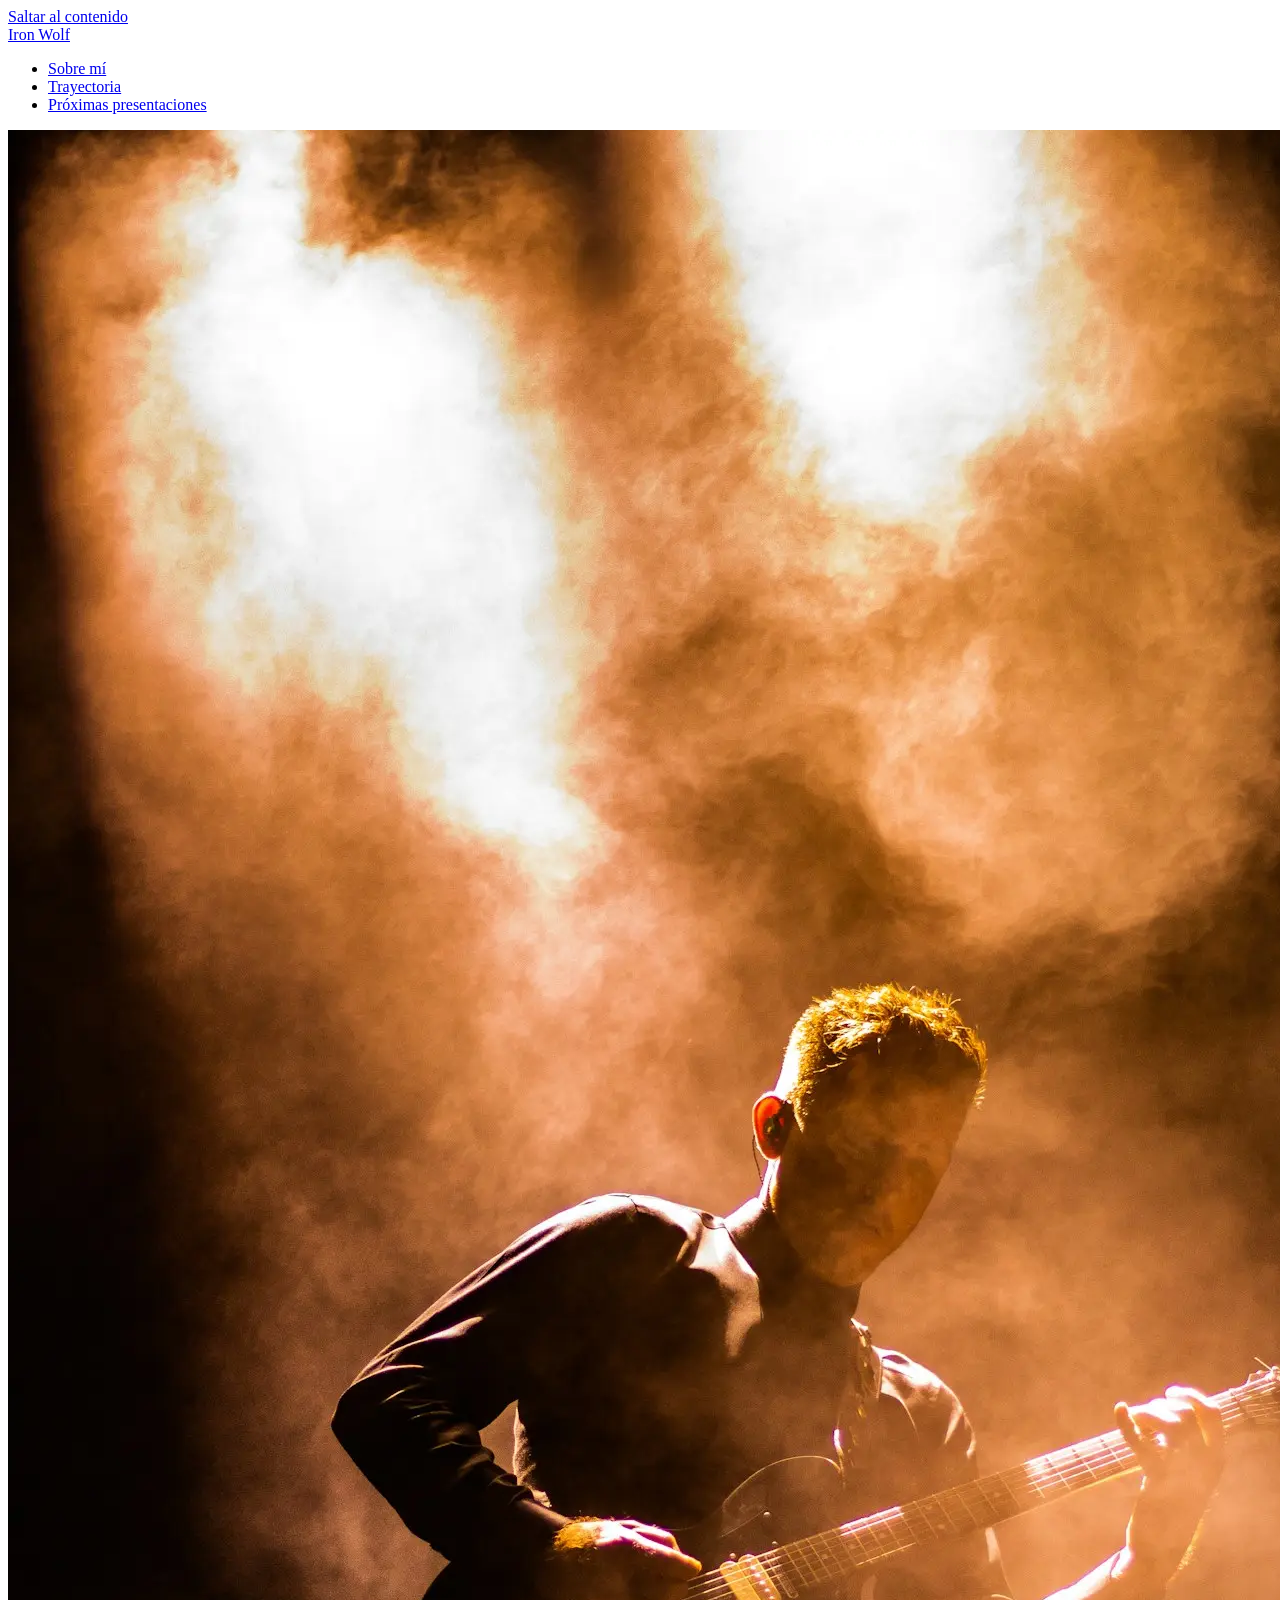
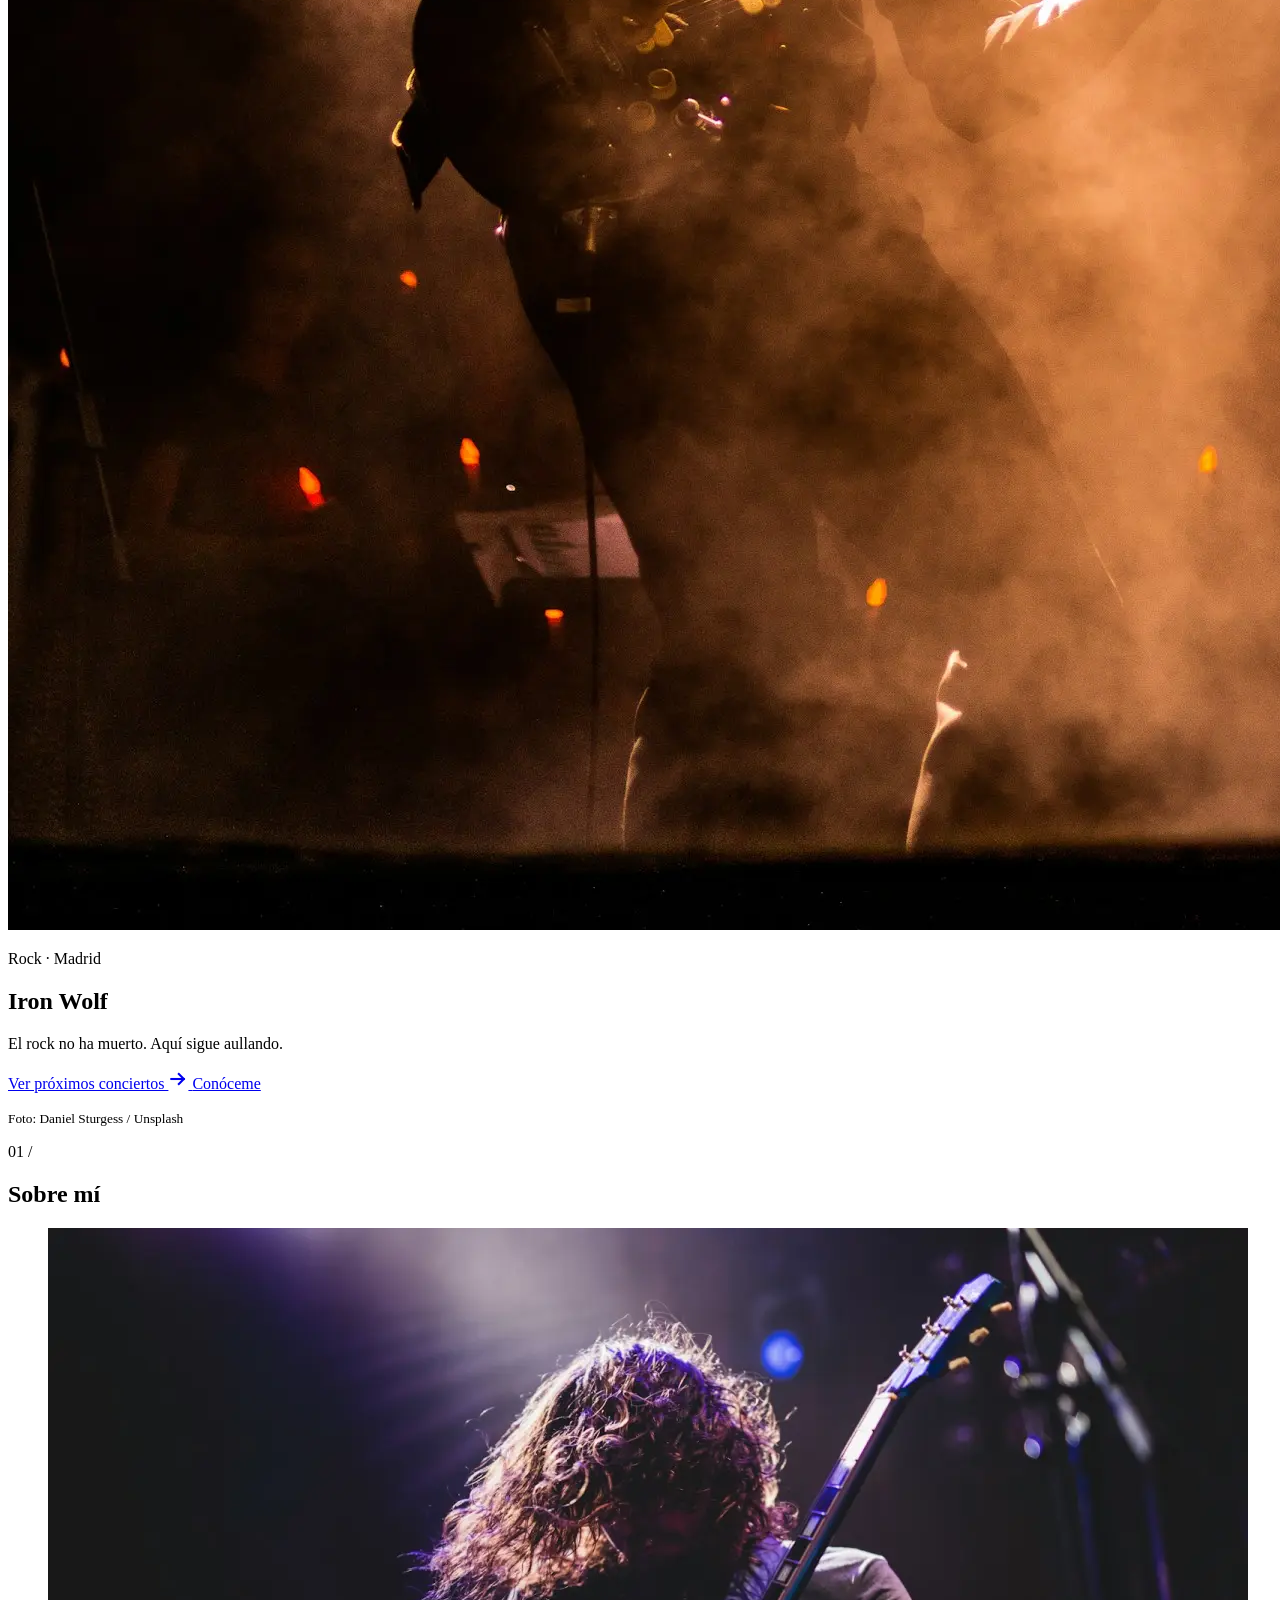
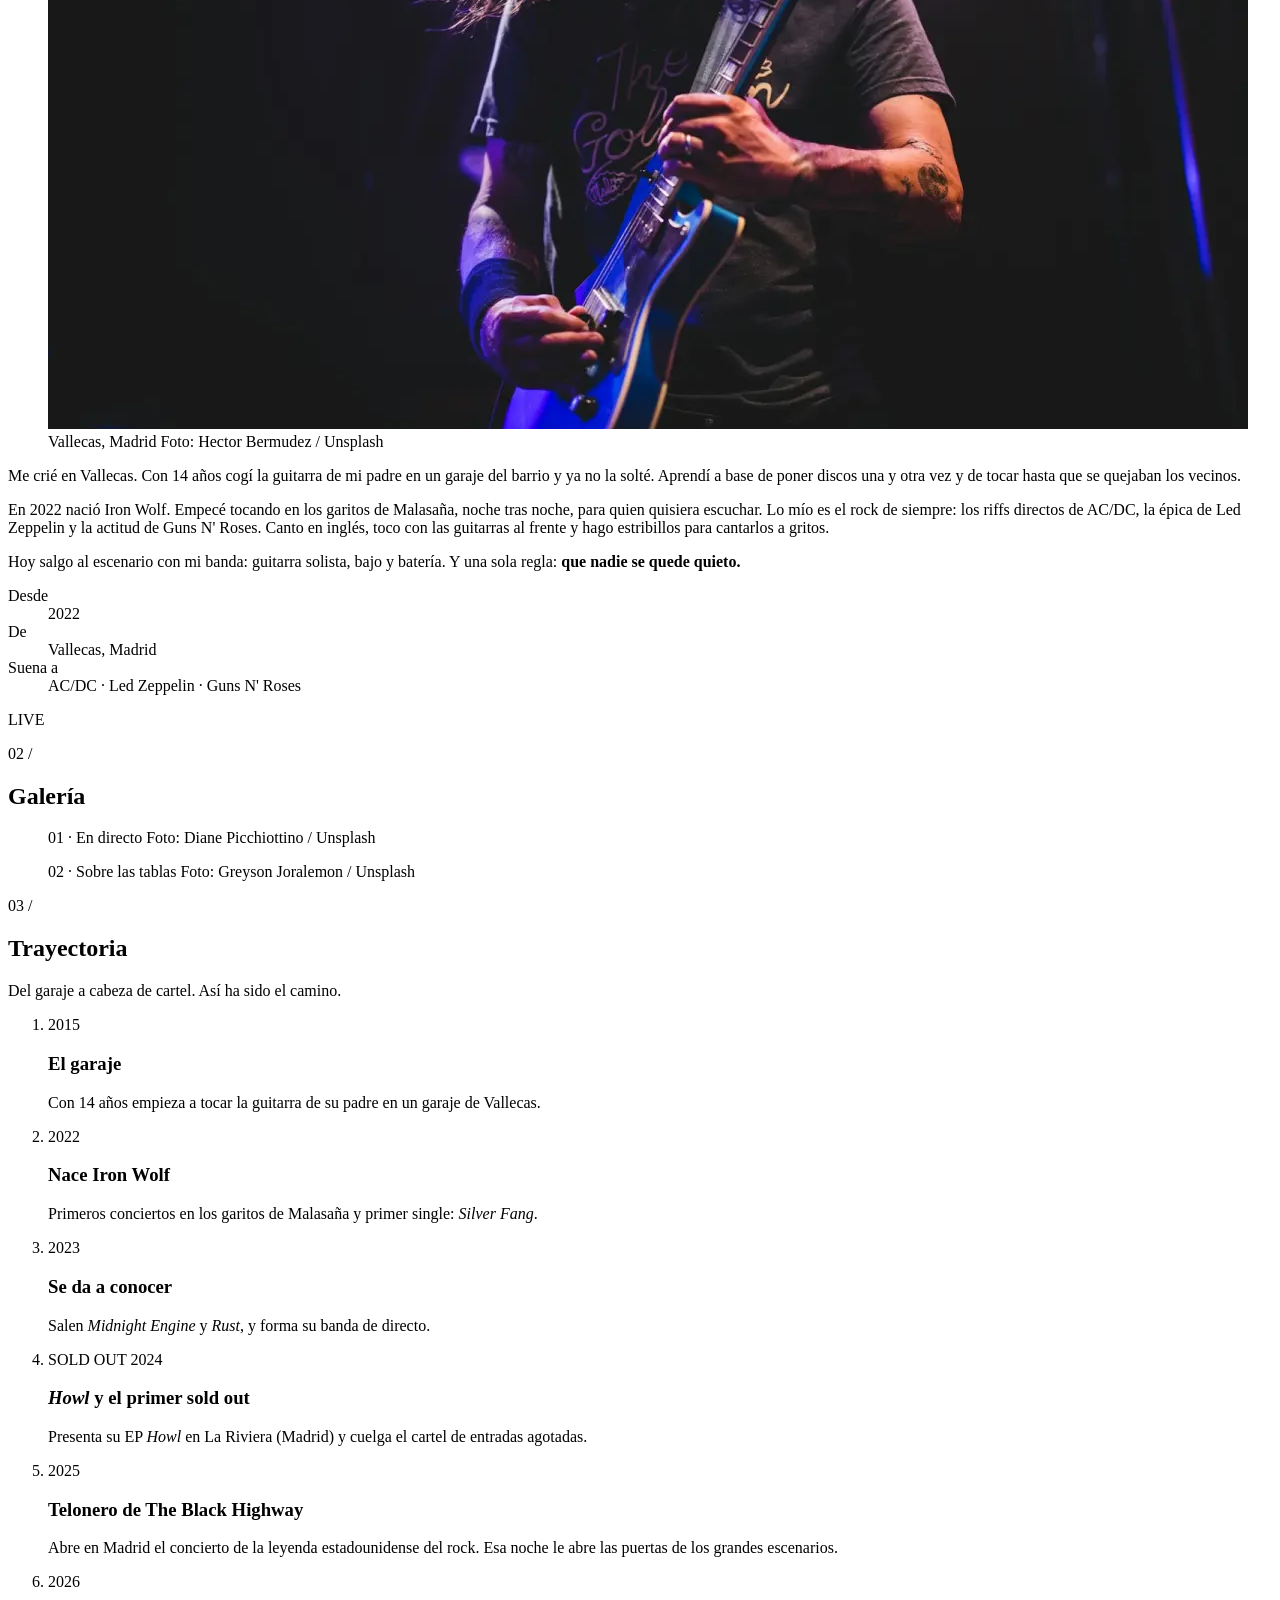
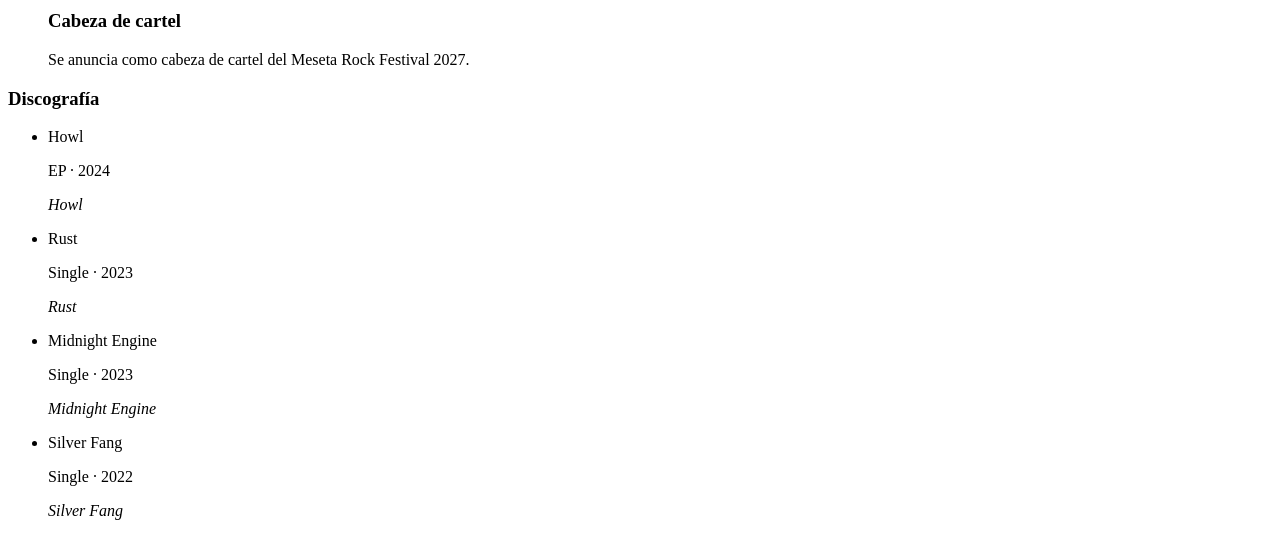
==== index.html @ 32a28956 "feat: add career timeline and discography" ====
<!DOCTYPE html>
<html lang="es">
  <head>
    <meta charset="utf-8">
    <meta name="viewport" content="width=device-width, initial-scale=1">
    <title>Iron Wolf · Rock desde Madrid · Gira 2027</title>
    <meta name="description" content="Iron Wolf, rock desde Vallecas. Conoce su historia, su EP Howl y las fechas de la gira 2027: Barcelona, Valencia, Bilbao y Meseta Rock Festival.">
    <meta name="theme-color" content="#0E0E0E">
    <link rel="icon" href="assets/favicon.svg" type="image/svg+xml">

    <meta property="og:type" content="website">
    <meta property="og:title" content="Iron Wolf · Gira 2027">
    <meta property="og:description" content="El rock no ha muerto. Aquí sigue aullando. Barcelona, Valencia, Bilbao y Meseta Rock Festival.">
    <meta property="og:image" content="assets/images/og.jpg">
    <meta property="og:locale" content="es_ES">
    <meta name="twitter:card" content="summary_large_image">

    <link rel="preconnect" href="https://fonts.googleapis.com">
    <link rel="preconnect" href="https://fonts.gstatic.com" crossorigin>
    <link href="https://fonts.googleapis.com/css2?family=Archivo+Black&family=Archivo:wght@400;500;700&family=Special+Elite&display=swap" rel="stylesheet">
    <link rel="stylesheet" href="styles.css">
  </head>
  <body>
    <a class="skip-link" href="#contenido">Saltar al contenido</a>

    <header class="site-header">
      <div class="wrap site-header__inner">
        <a class="site-header__logo" href="#inicio">Iron Wolf</a>
        <nav class="nav" aria-label="Navegación principal">
          <ul class="nav__list">
            <li><a class="nav__link" href="#sobre-mi">Sobre mí</a></li>
            <li><a class="nav__link" href="#trayectoria">Trayectoria</a></li>
            <li><a class="nav__link" href="#presentaciones">Próximas presentaciones</a></li>
          </ul>
        </nav>
      </div>
    </header>

    <main id="contenido">
      <section class="hero" id="inicio" aria-labelledby="inicio-titulo">
        <img class="hero__photo" src="assets/images/hero.webp" alt="Iron Wolf a contraluz tocando la guitarra entre el humo del escenario" width="1600" height="2400" fetchpriority="high">
        <div class="hero__tint" aria-hidden="true"></div>
        <div class="hero__light" aria-hidden="true"></div>
        <div class="hero__shade" aria-hidden="true"></div>
        <div class="wrap hero__content">
          <p class="hero__kicker">Rock · Madrid</p>
          <h1 class="hero__title" id="inicio-titulo">
            <span class="hero__line">Iron</span>
            <span class="hero__line">Wolf</span>
          </h1>
          <p class="hero__tagline">El rock no ha muerto. <span class="hero__tagline-end">Aquí sigue aullando.</span></p>
          <p class="hero__actions">
            <a class="btn btn--primary" href="#presentaciones">
              Ver próximos conciertos
              <svg class="btn__arrow" width="20" height="20" viewBox="0 0 24 24" fill="none" stroke="currentColor" stroke-width="2.5" stroke-linecap="square" aria-hidden="true" focusable="false"><path d="M4 12h15"/><path d="M13 6l6 6-6 6"/></svg>
            </a>
            <a class="btn btn--ghost" href="#sobre-mi">Conóceme</a>
          </p>
        </div>
        <p class="hero__credit"><small>Foto: Daniel Sturgess / Unsplash</small></p>
        <div class="tear tear--paper" aria-hidden="true"></div>
      </section>

      <section class="section about" id="sobre-mi" aria-labelledby="sobre-mi-titulo">
        <div class="wrap">
          <p class="section__num" aria-hidden="true">01 /</p>
          <h2 class="section__title" id="sobre-mi-titulo">Sobre mí</h2>
          <div class="about__grid">
            <figure class="polaroid">
              <span class="polaroid__tape polaroid__tape--left" aria-hidden="true"></span>
              <span class="polaroid__tape polaroid__tape--right" aria-hidden="true"></span>
              <img class="polaroid__img" src="assets/images/about.webp" alt="Iron Wolf con la melena al aire tocando la guitarra eléctrica" width="1200" height="801" loading="lazy">
              <figcaption class="polaroid__caption">
                <span>Vallecas, Madrid</span>
                <span>Foto: Hector Bermudez / Unsplash</span>
              </figcaption>
            </figure>
            <div class="about__text">
              <p>Me crié en Vallecas. Con 14 años cogí la guitarra de mi padre en un garaje del barrio y ya no la solté. Aprendí a base de poner discos una y otra vez y de tocar hasta que se quejaban los vecinos.</p>
              <p>En 2022 nació Iron Wolf. Empecé tocando en los garitos de Malasaña, noche tras noche, para quien quisiera escuchar. Lo mío es el rock de siempre: los riffs directos de AC/DC, la épica de Led Zeppelin y la actitud de Guns N' Roses. Canto en inglés, toco con las guitarras al frente y hago estribillos para cantarlos a gritos.</p>
              <p>Hoy salgo al escenario con mi banda: guitarra solista, bajo y batería. Y una sola regla: <strong>que nadie se quede quieto.</strong></p>
              <dl class="facts">
                <div class="facts__item">
                  <dt>Desde</dt>
                  <dd>2022</dd>
                </div>
                <div class="facts__item">
                  <dt>De</dt>
                  <dd>Vallecas, Madrid</dd>
                </div>
                <div class="facts__item">
                  <dt>Suena a</dt>
                  <dd>AC/DC · Led Zeppelin · Guns N' Roses</dd>
                </div>
              </dl>
            </div>
          </div>
        </div>
        <div class="tear tear--accent" aria-hidden="true"></div>
      </section>

      <section class="section gallery" id="galeria" aria-labelledby="galeria-titulo">
        <p class="gallery__word" aria-hidden="true">LIVE</p>
        <div class="wrap">
          <p class="section__num" aria-hidden="true">02 /</p>
          <h2 class="section__title" id="galeria-titulo">Galería</h2>
          <div class="gallery__grid">
            <figure class="shot shot--1">
              <div class="shot__frame">
                <div class="shot__img shot__img--live-1" role="img" aria-label="Iron Wolf en silueta tocando la guitarra bajo un foco"></div>
                <span class="shot__flash" aria-hidden="true"></span>
                <span class="shot__curtain" aria-hidden="true"></span>
              </div>
              <figcaption class="shot__caption">
                <span class="tape">01 · En directo</span>
                <span class="shot__credit">Foto: Diane Picchiottino / Unsplash</span>
              </figcaption>
            </figure>
            <figure class="shot shot--2">
              <div class="shot__frame">
                <div class="shot__img shot__img--live-2" role="img" aria-label="Iron Wolf de rodillas con la guitarra bajo los focos del escenario"></div>
                <span class="shot__flash" aria-hidden="true"></span>
                <span class="shot__curtain" aria-hidden="true"></span>
              </div>
              <figcaption class="shot__caption">
                <span class="tape">02 · Sobre las tablas</span>
                <span class="shot__credit">Foto: Greyson Joralemon / Unsplash</span>
              </figcaption>
            </figure>
          </div>
        </div>
        <div class="tear tear--ink" aria-hidden="true"></div>
      </section>

      <section class="section career" id="trayectoria" aria-labelledby="trayectoria-titulo">
        <div class="wrap">
          <p class="section__num" aria-hidden="true">03 /</p>
          <div class="section__head">
            <h2 class="section__title" id="trayectoria-titulo">Trayectoria</h2>
            <p class="section__lead">Del garaje a cabeza de cartel. Así ha sido el camino.</p>
          </div>
          <ol class="timeline">
            <li class="milestone">
              <span class="milestone__mark" aria-hidden="true"></span>
              <time class="milestone__year" datetime="2015">2015</time>
              <h3 class="milestone__title">El garaje</h3>
              <p class="milestone__text">Con 14 años empieza a tocar la guitarra de su padre en un garaje de Vallecas.</p>
            </li>
            <li class="milestone">
              <span class="milestone__mark" aria-hidden="true"></span>
              <time class="milestone__year" datetime="2022">2022</time>
              <h3 class="milestone__title">Nace Iron Wolf</h3>
              <p class="milestone__text">Primeros conciertos en los garitos de Malasaña y primer single: <cite>Silver Fang</cite>.</p>
            </li>
            <li class="milestone">
              <span class="milestone__mark" aria-hidden="true"></span>
              <time class="milestone__year" datetime="2023">2023</time>
              <h3 class="milestone__title">Se da a conocer</h3>
              <p class="milestone__text">Salen <cite>Midnight Engine</cite> y <cite>Rust</cite>, y forma su banda de directo.</p>
            </li>
            <li class="milestone milestone--sold-out">
              <span class="milestone__mark" aria-hidden="true"></span>
              <span class="stamp" aria-hidden="true">SOLD OUT</span>
              <time class="milestone__year" datetime="2024">2024</time>
              <h3 class="milestone__title"><cite>Howl</cite> y el primer sold out</h3>
              <p class="milestone__text">Presenta su EP <cite>Howl</cite> en La Riviera (Madrid) y cuelga el cartel de entradas agotadas.</p>
            </li>
            <li class="milestone">
              <span class="milestone__mark" aria-hidden="true"></span>
              <time class="milestone__year" datetime="2025">2025</time>
              <h3 class="milestone__title">Telonero de The Black Highway</h3>
              <p class="milestone__text">Abre en Madrid el concierto de la leyenda estadounidense del rock. Esa noche le abre las puertas de los grandes escenarios.</p>
            </li>
            <li class="milestone">
              <span class="milestone__mark" aria-hidden="true"></span>
              <time class="milestone__year" datetime="2026">2026</time>
              <h3 class="milestone__title">Cabeza de cartel</h3>
              <p class="milestone__text">Se anuncia como cabeza de cartel del Meseta Rock Festival 2027.</p>
            </li>
          </ol>

          <h3 class="discography__title">Discografía</h3>
          <ul class="discography">
            <li class="release">
              <div class="release__cover release__cover--ep" aria-hidden="true">Howl</div>
              <div class="release__info">
                <p class="release__meta">EP · <time datetime="2024">2024</time></p>
                <p class="release__name"><cite>Howl</cite></p>
              </div>
            </li>
            <li class="release">
              <div class="release__cover" aria-hidden="true">Rust</div>
              <div class="release__info">
                <p class="release__meta">Single · <time datetime="2023">2023</time></p>
                <p class="release__name"><cite>Rust</cite></p>
              </div>
            </li>
            <li class="release">
              <div class="release__cover" aria-hidden="true">Midnight Engine</div>
              <div class="release__info">
                <p class="release__meta">Single · <time datetime="2023">2023</time></p>
                <p class="release__name"><cite>Midnight Engine</cite></p>
              </div>
            </li>
            <li class="release">
              <div class="release__cover" aria-hidden="true">Silver Fang</div>
              <div class="release__info">
                <p class="release__meta">Single · <time datetime="2022">2022</time></p>
                <p class="release__name"><cite>Silver Fang</cite></p>
              </div>
            </li>
          </ul>
        </div>
        <div class="tear tear--paper" aria-hidden="true"></div>
      </section>
    </main>
  </body>
</html>
---- styles.css ----
/* =========================================================================
   Iron Wolf — styles.css
   Todos los estilos de la web. Se rellena en la fase 4 (estilos) y en la
   fase 5 (animaciones). Reglas: .agents/rules/css.md
   ========================================================================= */
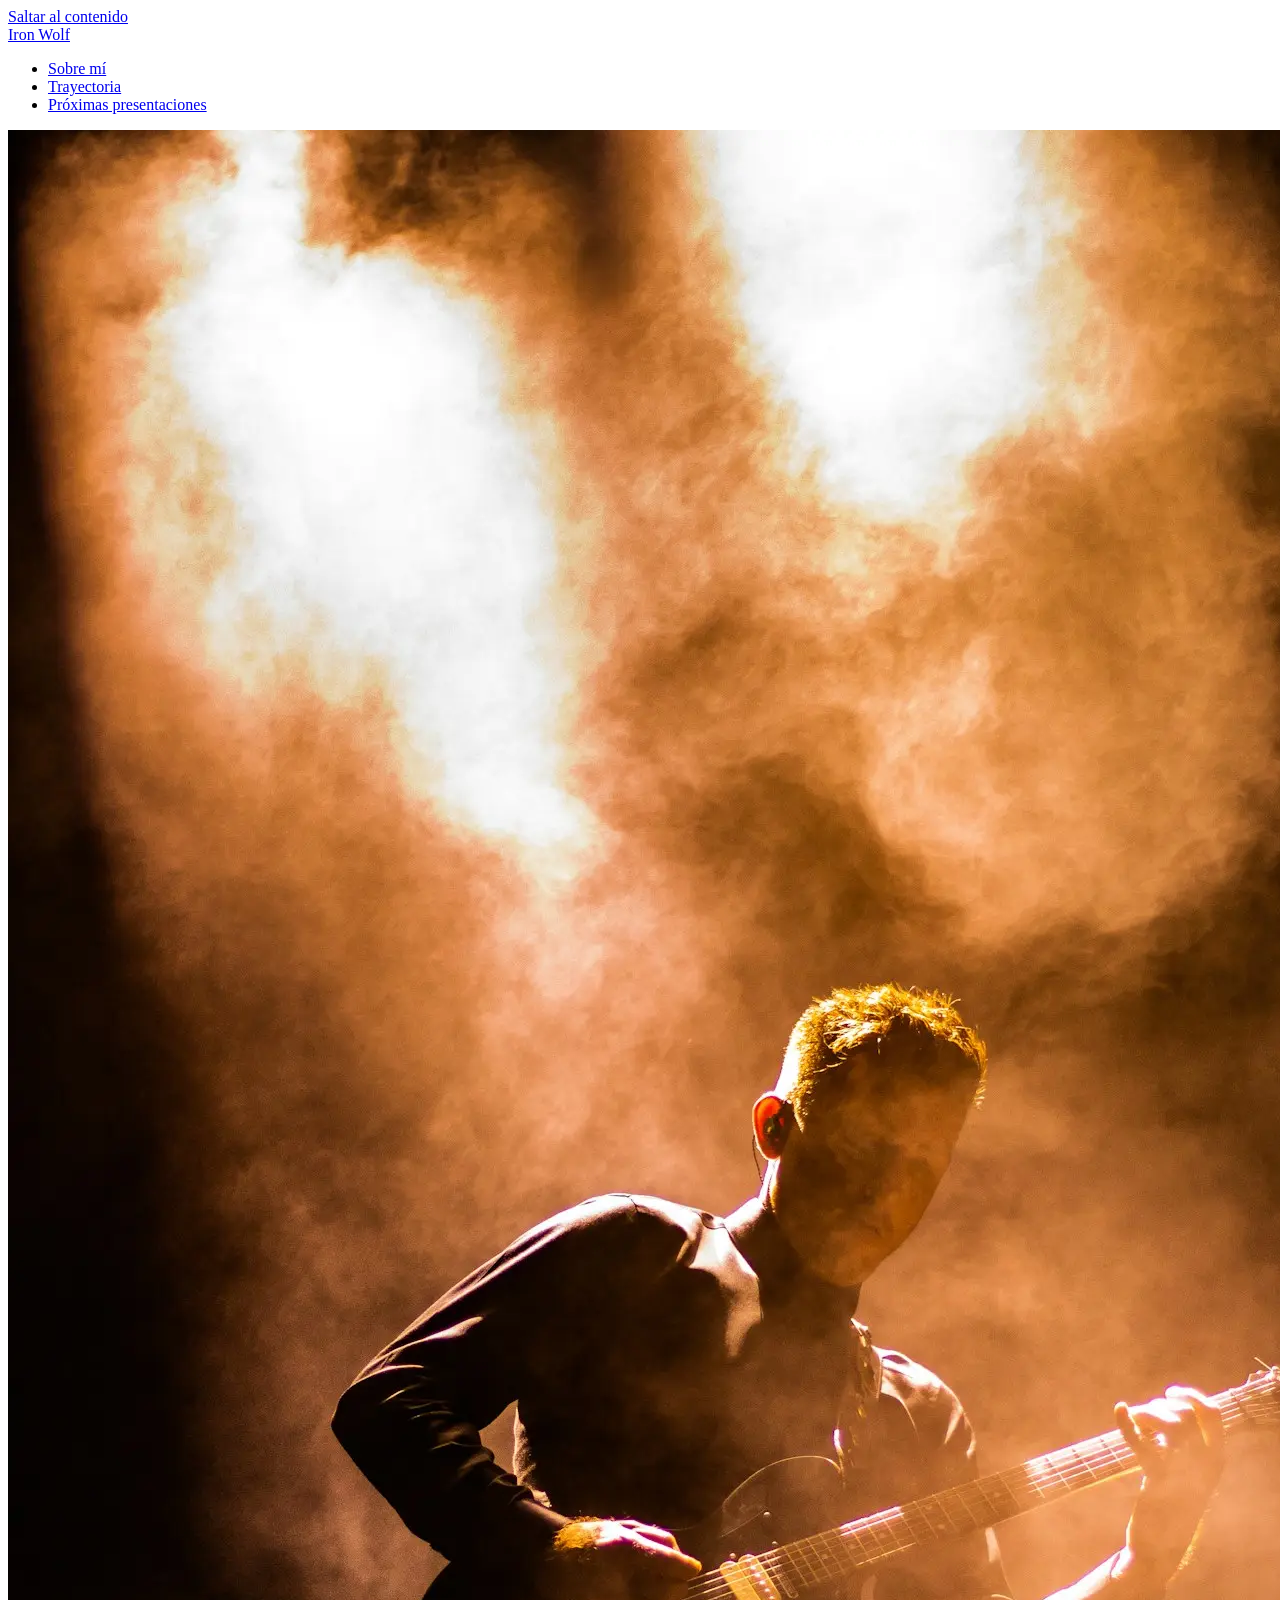
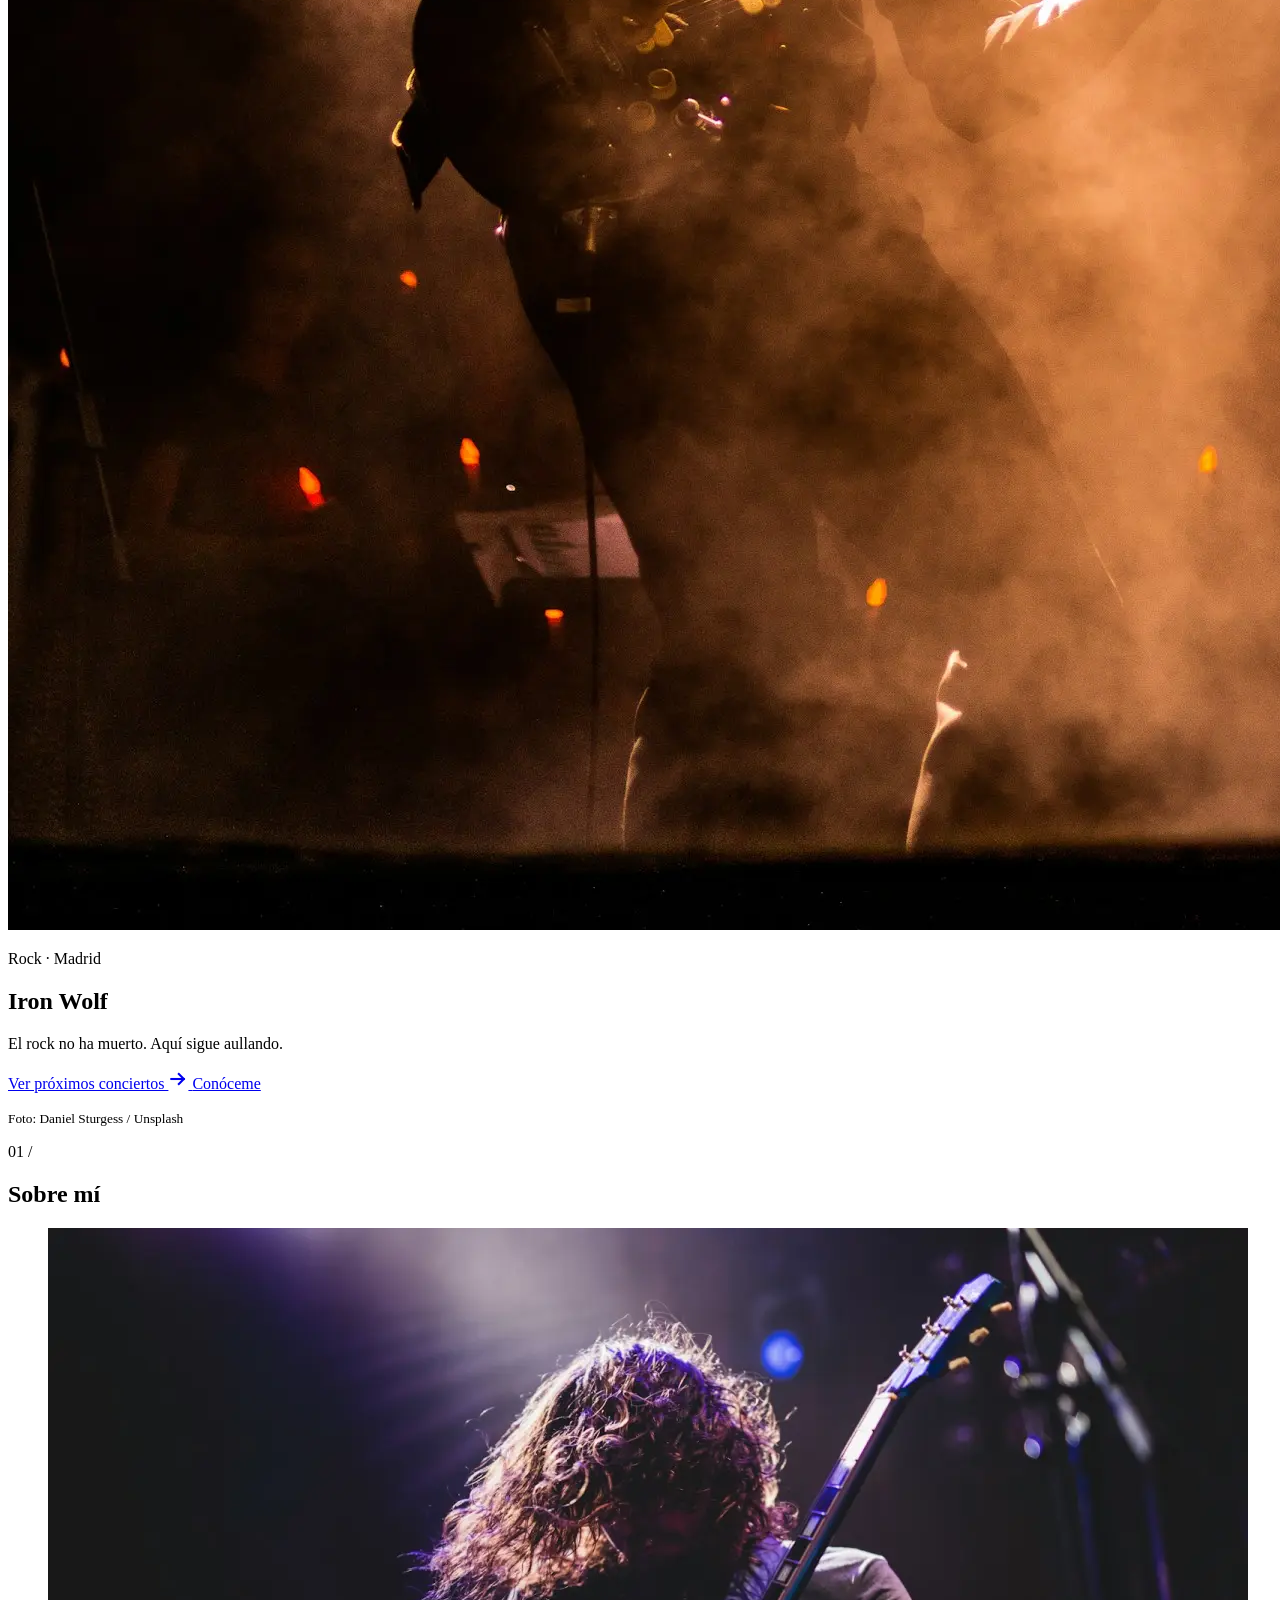
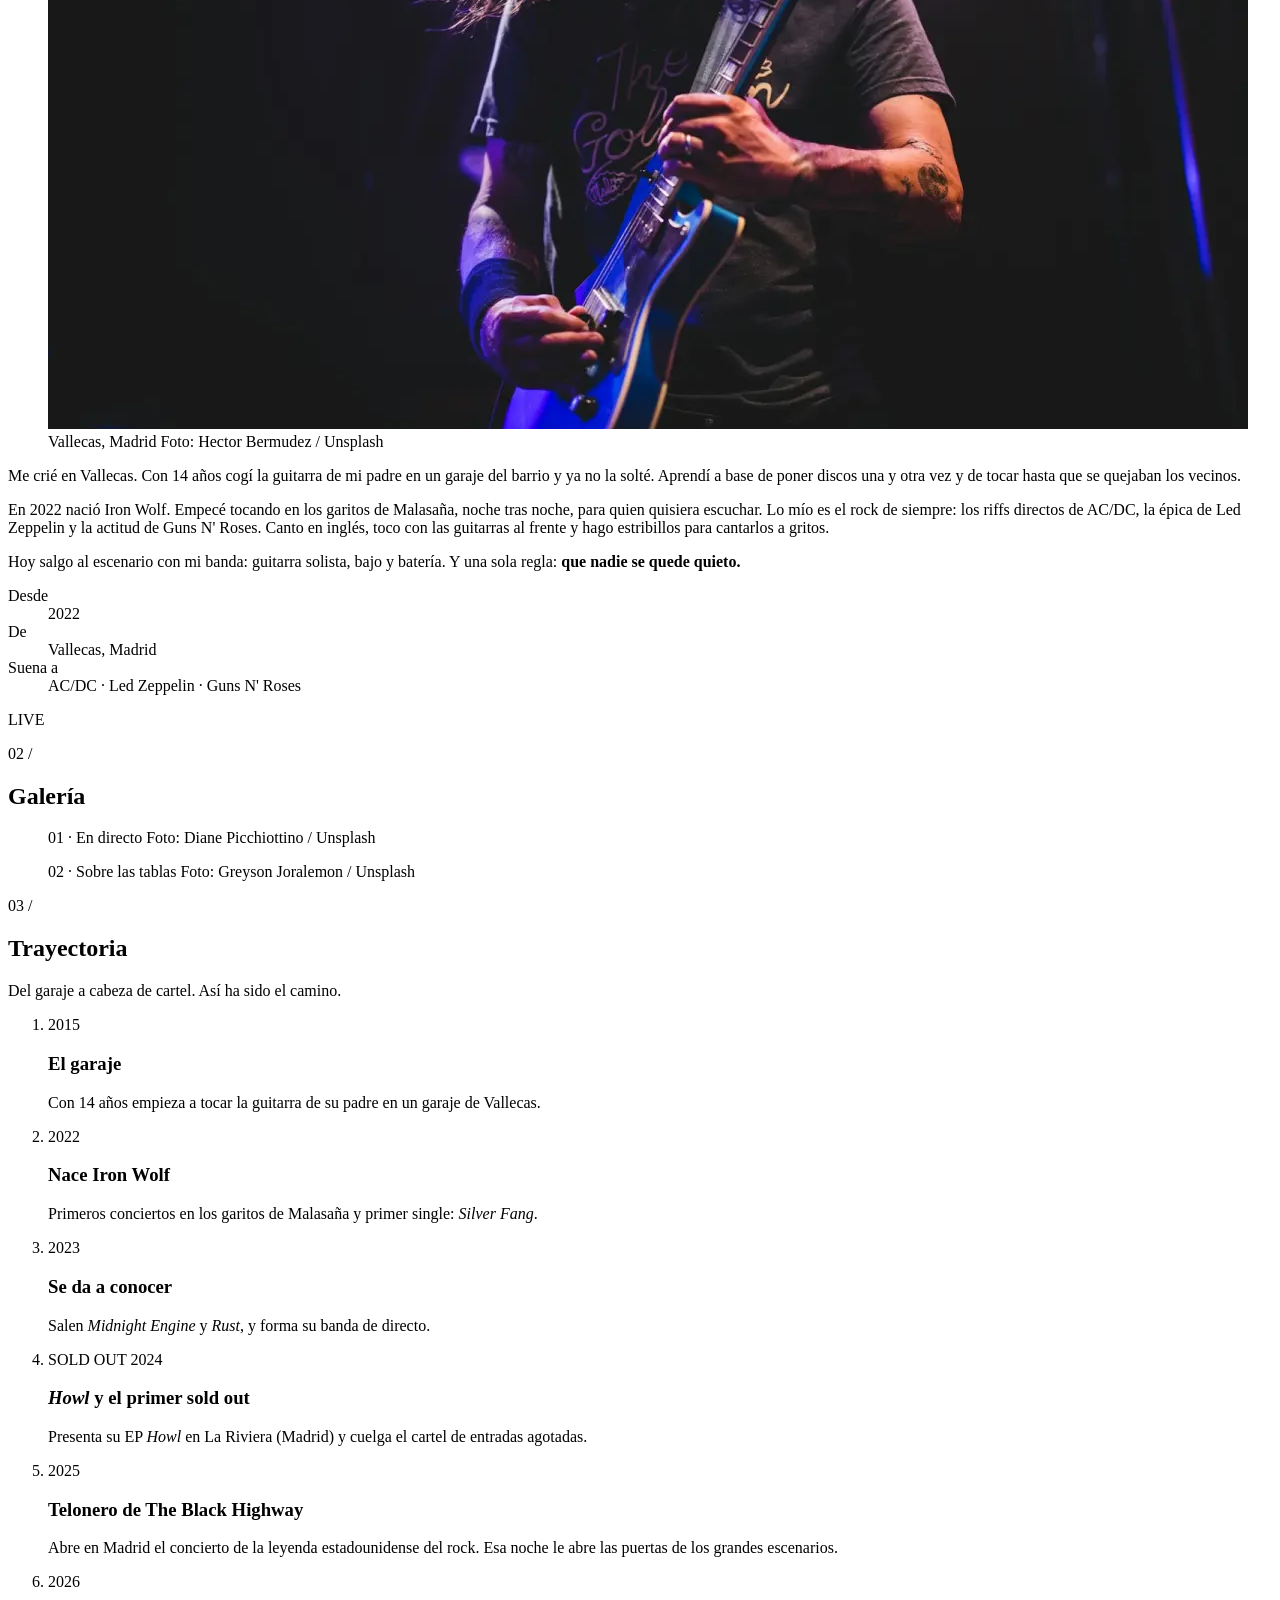
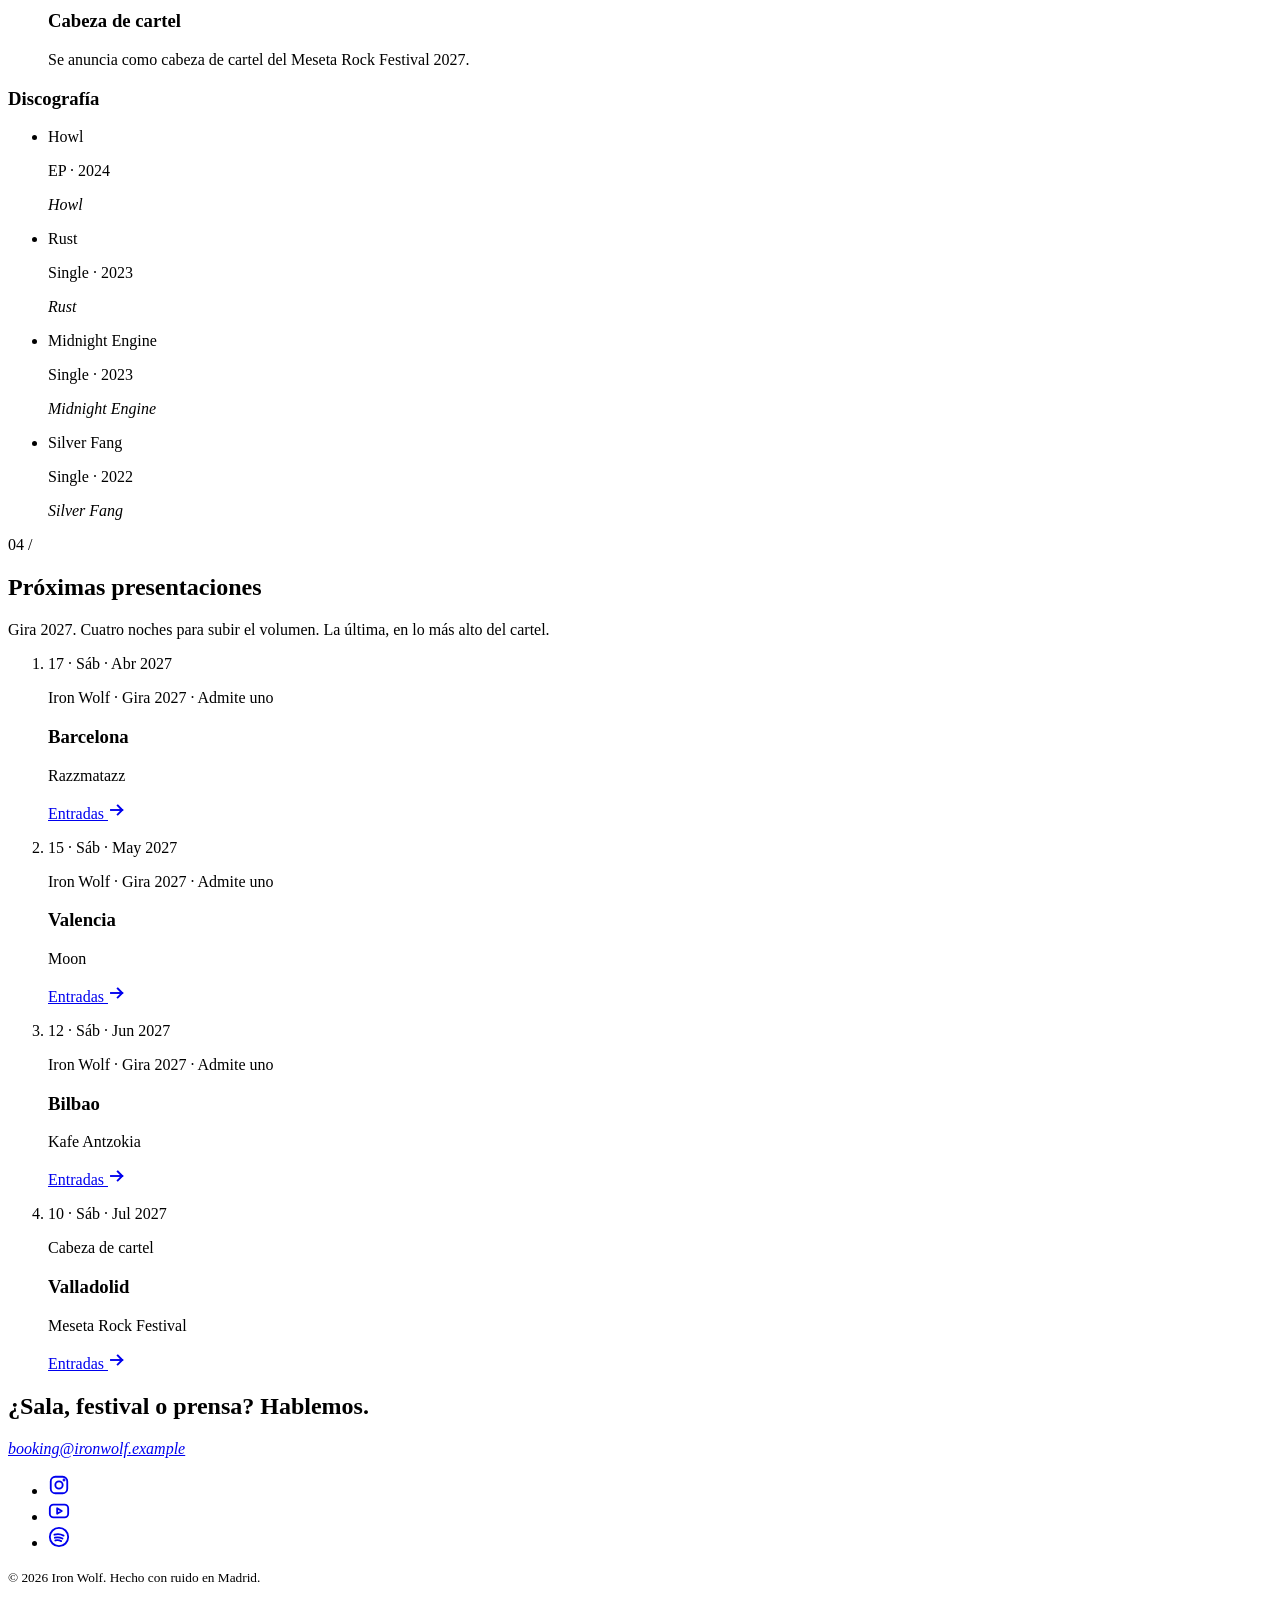
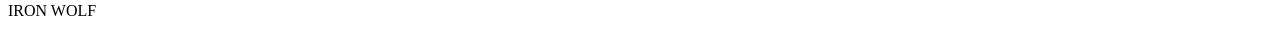
==== commit 14f8a5b0: "feat: add upcoming shows and footer" ====
--- a/index.html
+++ b/index.html
@@ -213,6 +213,114 @@
         </div>
         <div class="tear tear--paper" aria-hidden="true"></div>
       </section>
+      <section class="section shows" id="presentaciones" aria-labelledby="presentaciones-titulo">
+        <div class="wrap">
+          <p class="section__num" aria-hidden="true">04 /</p>
+          <div class="section__head">
+            <h2 class="section__title section__title--long" id="presentaciones-titulo">Próximas presentaciones</h2>
+            <p class="section__lead">Gira 2027. Cuatro noches para subir el volumen. La última, en lo más alto del cartel.</p>
+          </div>
+          <ol class="tickets">
+            <li class="ticket">
+              <span class="ticket__notch ticket__notch--top" aria-hidden="true"></span>
+              <span class="ticket__notch ticket__notch--bottom" aria-hidden="true"></span>
+              <time class="ticket__stub" datetime="2027-04-17"><span class="ticket__day">17</span><span class="ticket__sep"> · </span><span class="ticket__date">Sáb · Abr 2027</span></time>
+              <div class="ticket__body">
+                <p class="ticket__small">Iron Wolf · Gira 2027 · Admite uno</p>
+                <h3 class="ticket__city">Barcelona</h3>
+                <p class="ticket__venue">Razzmatazz</p>
+              </div>
+              <p class="ticket__action">
+                <a class="btn btn--ticket" href="https://example.com/entradas/barcelona-2027-04-17" aria-label="Entradas para Barcelona, Razzmatazz, 17 de abril de 2027">
+                  Entradas
+                  <svg class="btn__arrow" width="18" height="18" viewBox="0 0 24 24" fill="none" stroke="currentColor" stroke-width="2.5" stroke-linecap="square" aria-hidden="true" focusable="false"><path d="M4 12h15"/><path d="M13 6l6 6-6 6"/></svg>
+                </a>
+              </p>
+            </li>
+            <li class="ticket">
+              <span class="ticket__notch ticket__notch--top" aria-hidden="true"></span>
+              <span class="ticket__notch ticket__notch--bottom" aria-hidden="true"></span>
+              <time class="ticket__stub" datetime="2027-05-15"><span class="ticket__day">15</span><span class="ticket__sep"> · </span><span class="ticket__date">Sáb · May 2027</span></time>
+              <div class="ticket__body">
+                <p class="ticket__small">Iron Wolf · Gira 2027 · Admite uno</p>
+                <h3 class="ticket__city">Valencia</h3>
+                <p class="ticket__venue">Moon</p>
+              </div>
+              <p class="ticket__action">
+                <a class="btn btn--ticket" href="https://example.com/entradas/valencia-2027-05-15" aria-label="Entradas para Valencia, Moon, 15 de mayo de 2027">
+                  Entradas
+                  <svg class="btn__arrow" width="18" height="18" viewBox="0 0 24 24" fill="none" stroke="currentColor" stroke-width="2.5" stroke-linecap="square" aria-hidden="true" focusable="false"><path d="M4 12h15"/><path d="M13 6l6 6-6 6"/></svg>
+                </a>
+              </p>
+            </li>
+            <li class="ticket">
+              <span class="ticket__notch ticket__notch--top" aria-hidden="true"></span>
+              <span class="ticket__notch ticket__notch--bottom" aria-hidden="true"></span>
+              <time class="ticket__stub" datetime="2027-06-12"><span class="ticket__day">12</span><span class="ticket__sep"> · </span><span class="ticket__date">Sáb · Jun 2027</span></time>
+              <div class="ticket__body">
+                <p class="ticket__small">Iron Wolf · Gira 2027 · Admite uno</p>
+                <h3 class="ticket__city">Bilbao</h3>
+                <p class="ticket__venue">Kafe Antzokia</p>
+              </div>
+              <p class="ticket__action">
+                <a class="btn btn--ticket" href="https://example.com/entradas/bilbao-2027-06-12" aria-label="Entradas para Bilbao, Kafe Antzokia, 12 de junio de 2027">
+                  Entradas
+                  <svg class="btn__arrow" width="18" height="18" viewBox="0 0 24 24" fill="none" stroke="currentColor" stroke-width="2.5" stroke-linecap="square" aria-hidden="true" focusable="false"><path d="M4 12h15"/><path d="M13 6l6 6-6 6"/></svg>
+                </a>
+              </p>
+            </li>
+            <li class="ticket ticket--festival">
+              <span class="ticket__notch ticket__notch--top" aria-hidden="true"></span>
+              <span class="ticket__notch ticket__notch--bottom" aria-hidden="true"></span>
+              <time class="ticket__stub" datetime="2027-07-10"><span class="ticket__day">10</span><span class="ticket__sep"> · </span><span class="ticket__date">Sáb · Jul 2027</span></time>
+              <div class="ticket__body">
+                <p class="ticket__label"><span class="tape tape--ink">Cabeza de cartel</span></p>
+                <h3 class="ticket__city">Valladolid</h3>
+                <p class="ticket__venue">Meseta Rock Festival</p>
+              </div>
+              <p class="ticket__action">
+                <a class="btn btn--ticket-dark" href="https://example.com/entradas/valladolid-2027-07-10" aria-label="Entradas para Valladolid, Meseta Rock Festival, 10 de julio de 2027">
+                  Entradas
+                  <svg class="btn__arrow" width="18" height="18" viewBox="0 0 24 24" fill="none" stroke="currentColor" stroke-width="2.5" stroke-linecap="square" aria-hidden="true" focusable="false"><path d="M4 12h15"/><path d="M13 6l6 6-6 6"/></svg>
+                </a>
+              </p>
+            </li>
+          </ol>
+        </div>
+        <div class="tear tear--ink" aria-hidden="true"></div>
+      </section>
     </main>
+
+    <footer class="site-footer">
+      <div class="wrap">
+        <h2 class="site-footer__title">¿Sala, festival o prensa? <span class="site-footer__accent">Hablemos.</span></h2>
+        <div class="site-footer__contact">
+          <address class="site-footer__address">
+            <a class="mail" href="mailto:booking@ironwolf.example">booking@ironwolf.example</a>
+          </address>
+          <ul class="social">
+            <li>
+              <a class="social__link" href="https://example.com/instagram" aria-label="Iron Wolf en Instagram">
+                <svg width="22" height="22" viewBox="0 0 24 24" fill="none" stroke="currentColor" stroke-width="2" aria-hidden="true" focusable="false"><rect x="3" y="3" width="18" height="18" rx="5"/><circle cx="12" cy="12" r="4"/><circle cx="17.5" cy="6.5" r="0.6"/></svg>
+              </a>
+            </li>
+            <li>
+              <a class="social__link" href="https://example.com/youtube" aria-label="Iron Wolf en YouTube">
+                <svg width="22" height="22" viewBox="0 0 24 24" fill="none" stroke="currentColor" stroke-width="2" stroke-linejoin="round" aria-hidden="true" focusable="false"><rect x="2" y="5" width="20" height="14" rx="4"/><path d="M10 9l5 3-5 3z"/></svg>
+              </a>
+            </li>
+            <li>
+              <a class="social__link" href="https://example.com/spotify" aria-label="Iron Wolf en Spotify">
+                <svg width="22" height="22" viewBox="0 0 24 24" fill="none" stroke="currentColor" stroke-width="2" stroke-linecap="round" aria-hidden="true" focusable="false"><circle cx="12" cy="12" r="10"/><path d="M7 9.5c3.5-1 7-.6 10 1"/><path d="M7.5 12.8c3-.8 5.8-.4 8.3.9"/><path d="M8 15.8c2.3-.6 4.5-.3 6.4.7"/></svg>
+              </a>
+            </li>
+          </ul>
+        </div>
+        <p class="site-footer__copy"><small>© 2026 Iron Wolf. Hecho con ruido en Madrid.</small></p>
+      </div>
+      <p class="site-footer__word" aria-hidden="true">IRON WOLF</p>
+    </footer>
+
+    <div class="grain" aria-hidden="true"></div>
   </body>
 </html>
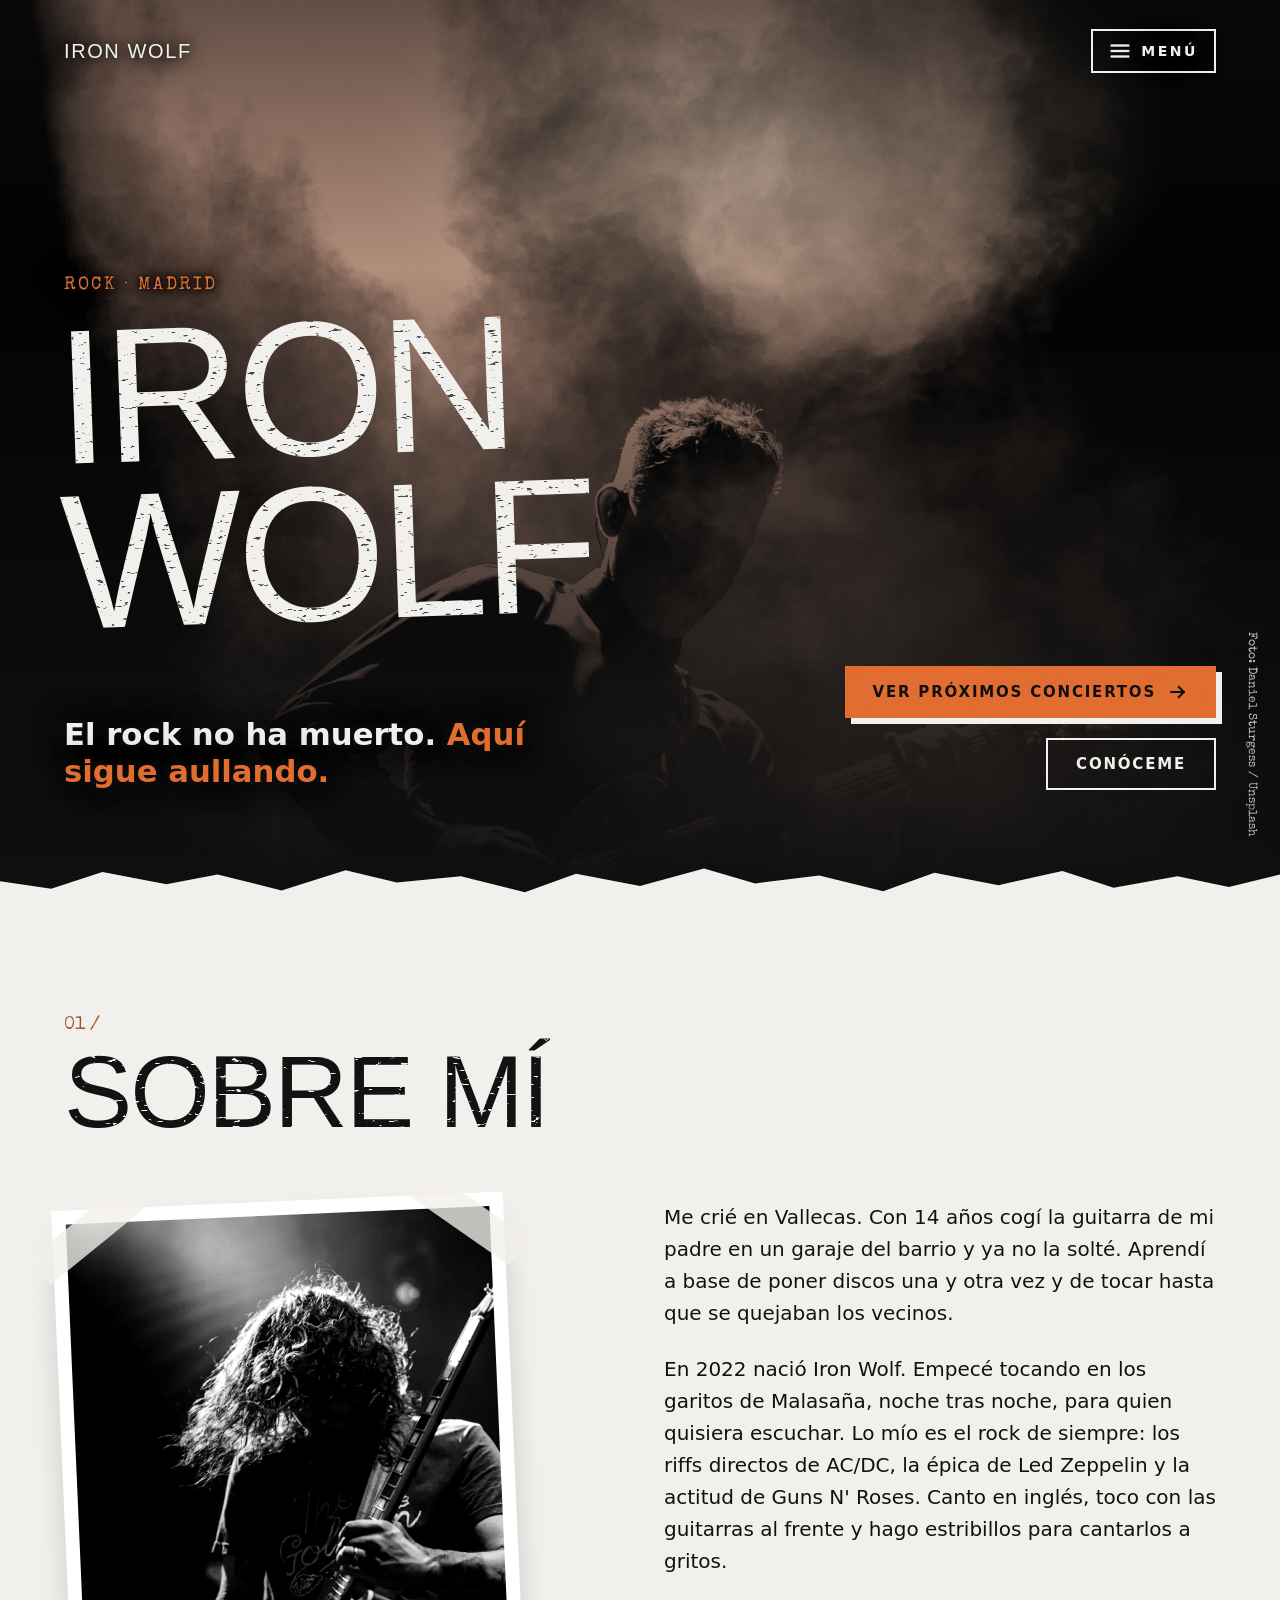
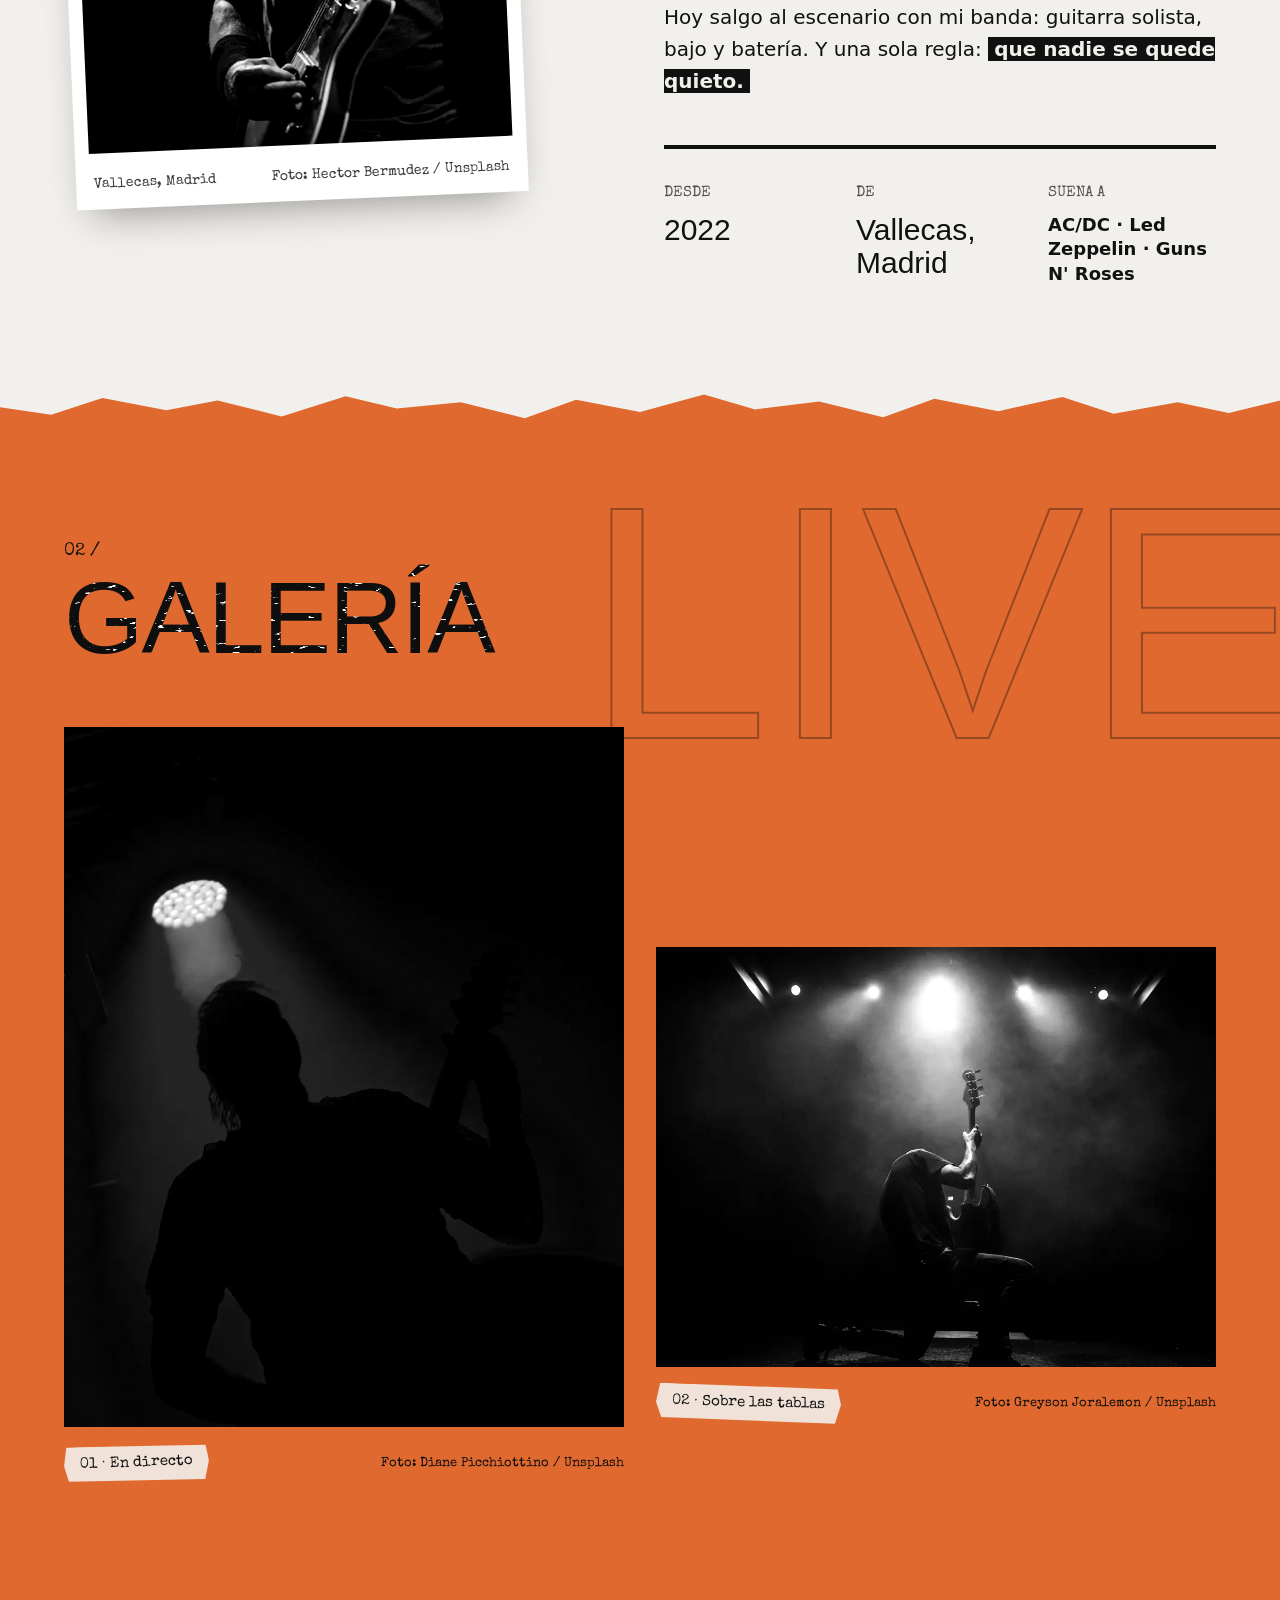
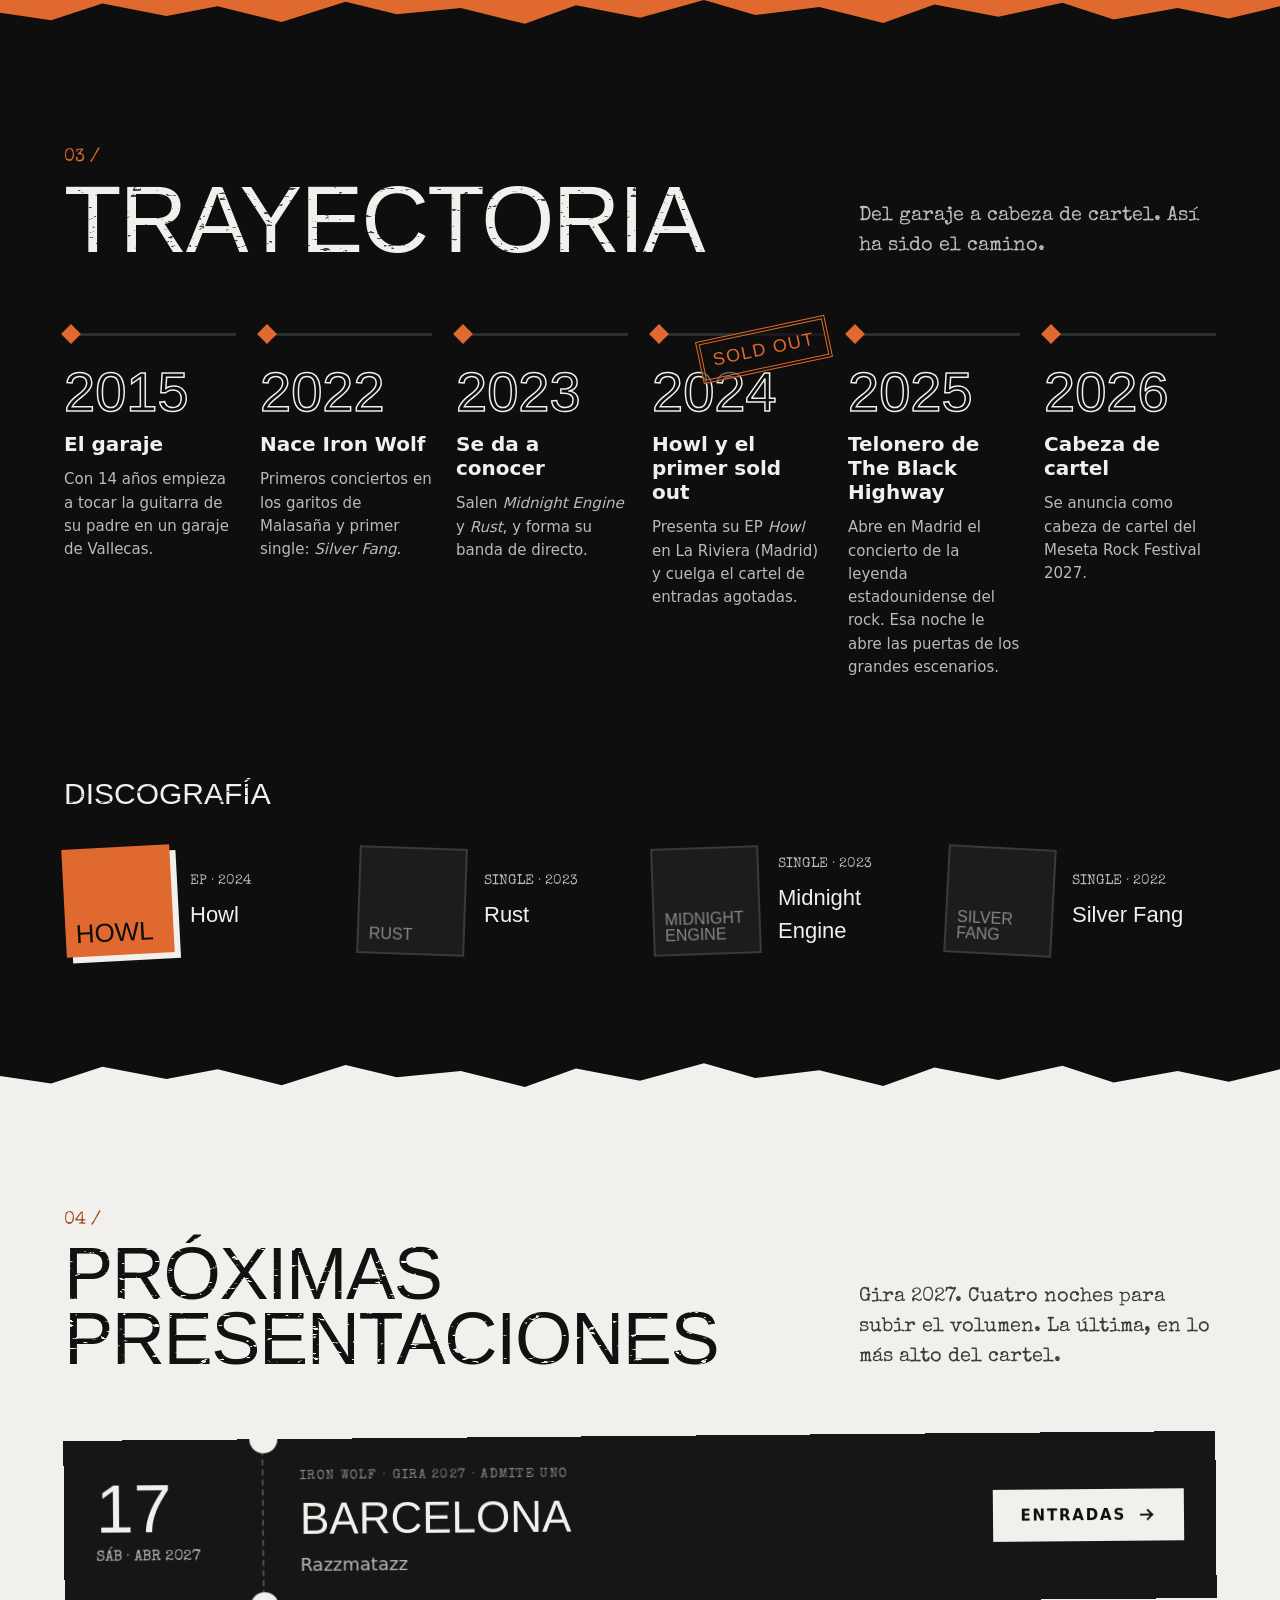
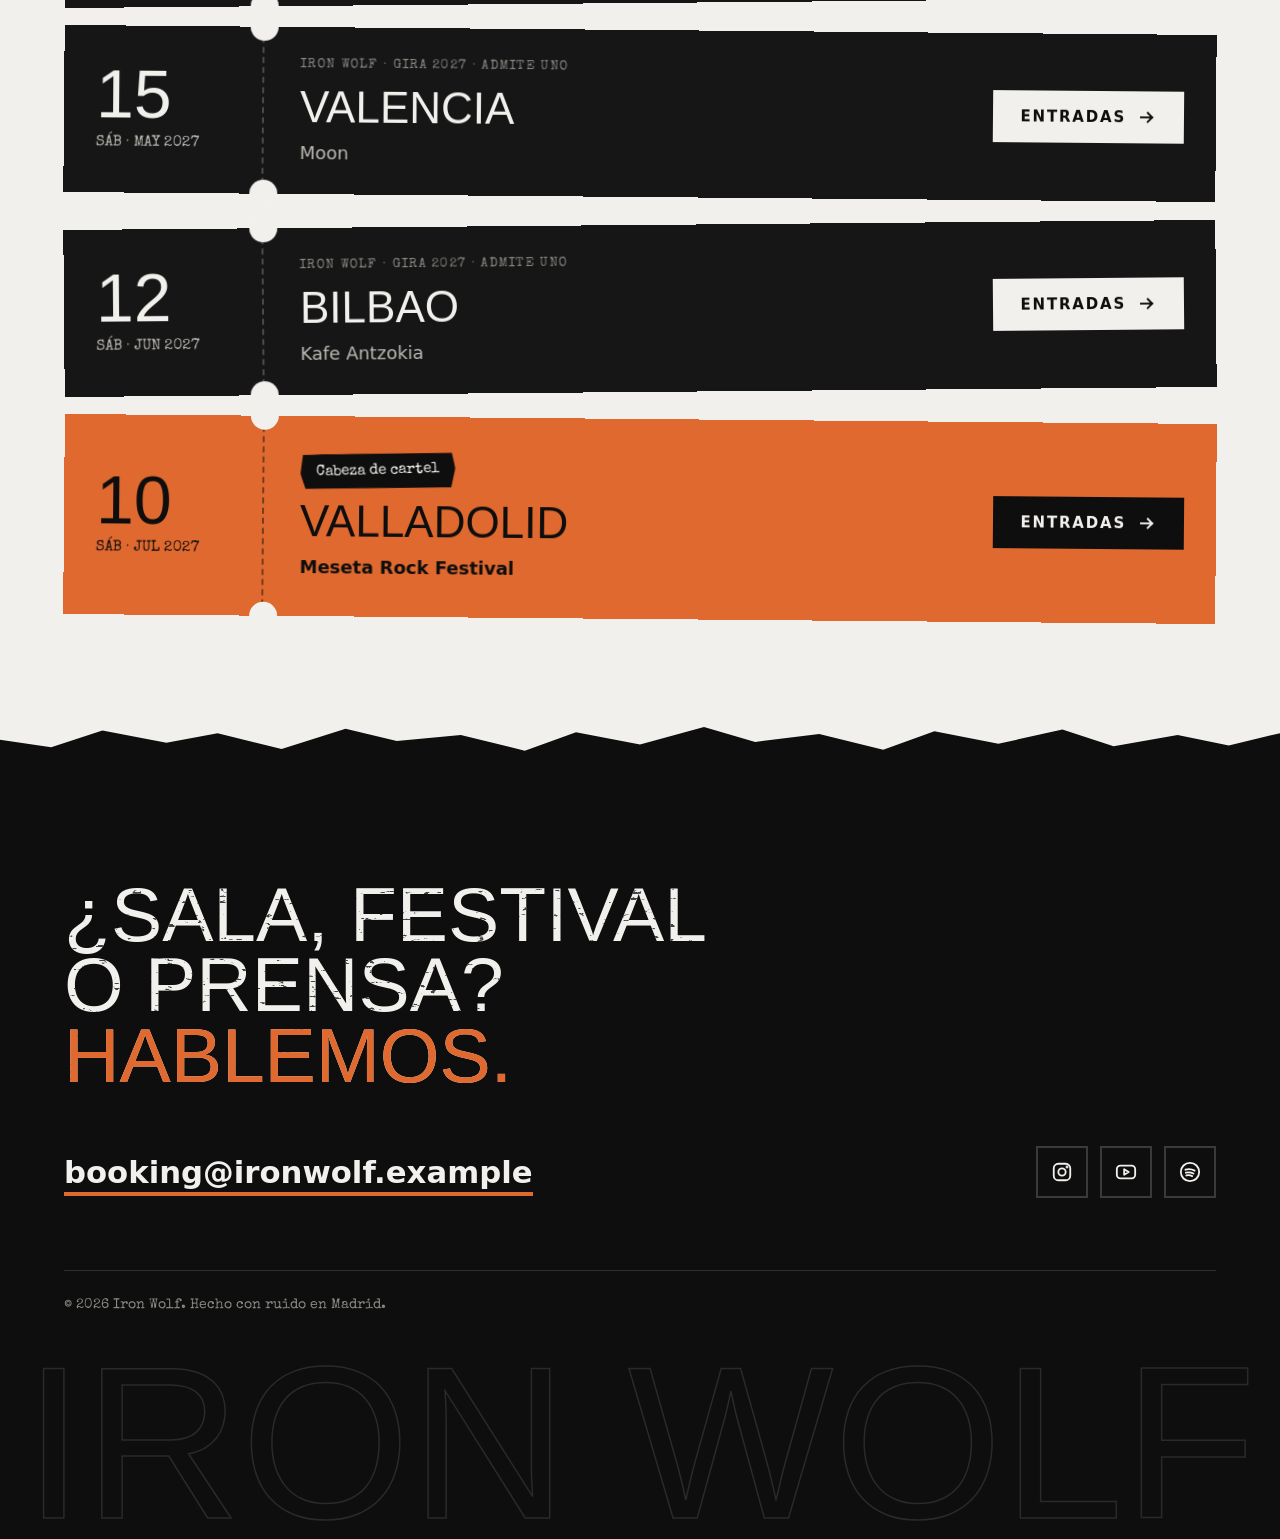
==== commit d3c5e807: "feat: add mobile hamburger menu without javascript" ====
--- a/index.html
+++ b/index.html
@@ -19,6 +19,184 @@
     <link rel="preconnect" href="https://fonts.gstatic.com" crossorigin>
     <link href="https://fonts.googleapis.com/css2?family=Archivo+Black&family=Archivo:wght@400;500;700&family=Special+Elite&display=swap" rel="stylesheet">
     <link rel="stylesheet" href="styles.css">
+
+    <script type="application/ld+json">
+      {
+        "@context": "https://schema.org",
+        "@graph": [
+          {
+            "@type": "MusicGroup",
+            "@id": "#iron-wolf",
+            "name": "Iron Wolf",
+            "description": "Iron Wolf, rock desde Vallecas. Conoce su historia, su EP Howl y las fechas de la gira 2027: Barcelona, Valencia, Bilbao y Meseta Rock Festival.",
+            "genre": "Rock",
+            "foundingDate": "2022",
+            "foundingLocation": {
+              "@type": "Place",
+              "name": "Vallecas, Madrid",
+              "address": {
+                "@type": "PostalAddress",
+                "addressLocality": "Madrid",
+                "addressCountry": "ES"
+              }
+            },
+            "image": "assets/images/hero.webp",
+            "email": "booking@ironwolf.example",
+            "album": {
+              "@id": "#howl"
+            },
+            "track": [
+              {
+                "@id": "#silver-fang"
+              },
+              {
+                "@id": "#midnight-engine"
+              },
+              {
+                "@id": "#rust"
+              }
+            ]
+          },
+          {
+            "@type": "MusicAlbum",
+            "@id": "#howl",
+            "name": "Howl",
+            "albumReleaseType": "https://schema.org/EPRelease",
+            "datePublished": "2024",
+            "byArtist": {
+              "@id": "#iron-wolf"
+            }
+          },
+          {
+            "@type": "MusicRecording",
+            "@id": "#silver-fang",
+            "name": "Silver Fang",
+            "datePublished": "2022",
+            "byArtist": {
+              "@id": "#iron-wolf"
+            }
+          },
+          {
+            "@type": "MusicRecording",
+            "@id": "#midnight-engine",
+            "name": "Midnight Engine",
+            "datePublished": "2023",
+            "byArtist": {
+              "@id": "#iron-wolf"
+            }
+          },
+          {
+            "@type": "MusicRecording",
+            "@id": "#rust",
+            "name": "Rust",
+            "datePublished": "2023",
+            "byArtist": {
+              "@id": "#iron-wolf"
+            }
+          },
+          {
+            "@type": "MusicEvent",
+            "name": "Iron Wolf · Gira 2027 · Barcelona",
+            "startDate": "2027-04-17",
+            "eventStatus": "https://schema.org/EventScheduled",
+            "eventAttendanceMode": "https://schema.org/OfflineEventAttendanceMode",
+            "location": {
+              "@type": "MusicVenue",
+              "name": "Razzmatazz",
+              "address": {
+                "@type": "PostalAddress",
+                "streetAddress": "C/ Almogàvers 122",
+                "addressLocality": "Barcelona",
+                "addressCountry": "ES"
+              }
+            },
+            "performer": {
+              "@id": "#iron-wolf"
+            },
+            "image": "assets/images/hero.webp",
+            "offers": {
+              "@type": "Offer",
+              "url": "https://example.com/entradas/barcelona-2027-04-17"
+            }
+          },
+          {
+            "@type": "MusicEvent",
+            "name": "Iron Wolf · Gira 2027 · Valencia",
+            "startDate": "2027-05-15",
+            "eventStatus": "https://schema.org/EventScheduled",
+            "eventAttendanceMode": "https://schema.org/OfflineEventAttendanceMode",
+            "location": {
+              "@type": "MusicVenue",
+              "name": "Moon",
+              "address": {
+                "@type": "PostalAddress",
+                "streetAddress": "Calle San Vicente 200",
+                "addressLocality": "Valencia",
+                "addressCountry": "ES"
+              }
+            },
+            "performer": {
+              "@id": "#iron-wolf"
+            },
+            "image": "assets/images/hero.webp",
+            "offers": {
+              "@type": "Offer",
+              "url": "https://example.com/entradas/valencia-2027-05-15"
+            }
+          },
+          {
+            "@type": "MusicEvent",
+            "name": "Iron Wolf · Gira 2027 · Bilbao",
+            "startDate": "2027-06-12",
+            "eventStatus": "https://schema.org/EventScheduled",
+            "eventAttendanceMode": "https://schema.org/OfflineEventAttendanceMode",
+            "location": {
+              "@type": "MusicVenue",
+              "name": "Kafe Antzokia",
+              "address": {
+                "@type": "PostalAddress",
+                "streetAddress": "San Vicente 2",
+                "postalCode": "48001",
+                "addressLocality": "Bilbao",
+                "addressCountry": "ES"
+              }
+            },
+            "performer": {
+              "@id": "#iron-wolf"
+            },
+            "image": "assets/images/hero.webp",
+            "offers": {
+              "@type": "Offer",
+              "url": "https://example.com/entradas/bilbao-2027-06-12"
+            }
+          },
+          {
+            "@type": "MusicEvent",
+            "name": "Meseta Rock Festival 2027",
+            "startDate": "2027-07-10",
+            "eventStatus": "https://schema.org/EventScheduled",
+            "eventAttendanceMode": "https://schema.org/OfflineEventAttendanceMode",
+            "location": {
+              "@type": "MusicVenue",
+              "name": "Meseta Rock Festival",
+              "address": {
+                "@type": "PostalAddress",
+                "addressLocality": "Valladolid",
+                "addressCountry": "ES"
+              }
+            },
+            "performer": {
+              "@id": "#iron-wolf"
+            },
+            "image": "assets/images/hero.webp",
+            "offers": {
+              "@type": "Offer",
+              "url": "https://example.com/entradas/valladolid-2027-07-10"
+            }
+          }
+        ]
+      }
+    </script>
   </head>
   <body>
     <a class="skip-link" href="#contenido">Saltar al contenido</a>
@@ -27,11 +205,17 @@
       <div class="wrap site-header__inner">
         <a class="site-header__logo" href="#inicio">Iron Wolf</a>
         <nav class="nav" aria-label="Navegación principal">
-          <ul class="nav__list">
-            <li><a class="nav__link" href="#sobre-mi">Sobre mí</a></li>
-            <li><a class="nav__link" href="#trayectoria">Trayectoria</a></li>
-            <li><a class="nav__link" href="#presentaciones">Próximas presentaciones</a></li>
-          </ul>
+          <details class="nav__menu">
+            <summary class="nav__toggle">
+              <svg class="nav__icon" width="22" height="22" viewBox="0 0 24 24" fill="none" stroke="currentColor" stroke-width="2.5" stroke-linecap="square" aria-hidden="true" focusable="false"><path class="nav__icon-line nav__icon-line--top" d="M3 6h18"/><path class="nav__icon-line nav__icon-line--middle" d="M3 12h18"/><path class="nav__icon-line nav__icon-line--bottom" d="M3 18h18"/></svg>
+              Menú
+            </summary>
+            <ul class="nav__list">
+              <li><a class="nav__link" href="#sobre-mi">Sobre mí</a></li>
+              <li><a class="nav__link" href="#trayectoria">Trayectoria</a></li>
+              <li><a class="nav__link" href="#presentaciones">Próximas presentaciones</a></li>
+            </ul>
+          </details>
         </nav>
       </div>
     </header>
--- a/styles.css
+++ b/styles.css
@@ -1,5 +1,1444 @@
 /* =========================================================================
    Iron Wolf — styles.css
-   Todos los estilos de la web. Se rellena en la fase 4 (estilos) y en la
-   fase 5 (animaciones). Reglas: .agents/rules/css.md
+   Todos los estilos de la web. Reglas: .agents/rules/css.md
+   Valores: DESIGN.md (manda) y design/mockup-propuesta-2.html (referencia).
+   Primero móvil: la base es para móvil y el bloque 7 añade el escritorio.
    ========================================================================= */
+
+
+/* 1. Variables ============================================================ */
+
+:root {
+  /* Colores (DESIGN.md §2). No se usa ningún color fuera de esta lista. */
+  --color-ink: #0E0E0E;
+  --color-ink-2: #161616;
+  --color-paper: #F2F0EC;
+  --color-white: #FFFFFF;
+  --color-accent: #E0692F;
+  --color-accent-ink: #A04A20;
+  --color-text-dark: #111111;
+  --color-muted-dark: #3D3B38;
+  --color-label-dark: #55534F;
+  --color-muted-light: #BDBAB4;
+  --color-label-light: #8C8983;
+  --color-line-dark: #2E2E2E;
+  --color-line-mid: #3A3A3A;
+  --color-cover: #1C1C1C;
+  --color-outline: #2A2A2A;
+  --color-line-stub: #4A4A4A;
+  --color-light: #FFE2BE;
+
+  /* Fuentes (DESIGN.md §3) */
+  --font-display: "Archivo Black", "Arial Black", sans-serif;
+  --font-body: "Archivo", system-ui, sans-serif;
+  --font-type: "Special Elite", ui-monospace, monospace;
+
+  /* Medidas (DESIGN.md §4) */
+  --max-width: 1440px;
+  --gutter: 20px;
+  --section-pad-top: 112px;
+  --section-pad-bottom: 140px;
+  --tear-height: 44px;
+
+  /* Texturas (DESIGN.md §5) */
+  --texture-noise: url("assets/textures/noise.svg");
+  --texture-wear-dark: url("assets/textures/wear-dark.svg");
+  --texture-wear-light: url("assets/textures/wear-light.svg");
+}
+
+
+/* 2. Base ================================================================= */
+
+*,
+*::before,
+*::after {
+  box-sizing: border-box;
+}
+
+html {
+  -webkit-text-size-adjust: 100%;
+  text-size-adjust: 100%;
+}
+
+body {
+  margin: 0;
+  overflow-x: clip;
+  background: var(--color-ink);
+  color: var(--color-paper);
+  font-family: var(--font-body);
+  font-size: 1rem;
+  line-height: 1.5;
+}
+
+h1,
+h2,
+h3,
+p,
+figure,
+dl,
+dd {
+  margin: 0;
+}
+
+a {
+  color: inherit;
+}
+
+img {
+  display: block;
+  max-width: 100%;
+  height: auto;
+}
+
+cite {
+  font-style: normal;
+}
+
+small {
+  font-size: inherit;
+}
+
+address {
+  font-style: normal;
+}
+
+:focus-visible {
+  outline: 3px solid var(--color-accent);
+  outline-offset: 4px;
+}
+
+.skip-link {
+  position: absolute;
+  top: -80px;
+  left: 16px;
+  z-index: 60;
+  padding: 12px 20px;
+  background: var(--color-accent);
+  color: var(--color-ink);
+  font-weight: 700;
+  text-decoration: none;
+}
+
+.skip-link:focus {
+  top: 16px;
+}
+
+.hero,
+.section {
+  position: relative;
+  min-height: 100svh;
+  /* La cabecera no es fija, así que no tapa nada al saltar a una sección:
+     el título ya queda separado por el relleno superior de 112px. */
+  scroll-margin-top: 0;
+}
+
+
+/* 3. Utilidades =========================================================== */
+
+.wrap {
+  width: 100%;
+  max-width: var(--max-width);
+  margin-inline: auto;
+  padding-inline: var(--gutter);
+}
+
+.visually-hidden,
+.ticket__sep {
+  position: absolute;
+  width: 1px;
+  height: 1px;
+  margin: -1px;
+  padding: 0;
+  overflow: hidden;
+  clip-path: inset(50%);
+  white-space: nowrap;
+  border: 0;
+}
+
+
+/* 4. Texturas ============================================================= */
+
+/* Grano de película (DESIGN.md §5.1). Se anima en la fase 5. */
+.grain {
+  position: fixed;
+  top: -50%;
+  left: -50%;
+  z-index: 50;
+  width: 200%;
+  height: 200%;
+  background: var(--texture-noise) repeat;
+  background-size: 300px 300px;
+  opacity: 0.16;
+  mix-blend-mode: overlay;
+  pointer-events: none;
+}
+
+/* Tinta gastada dentro de las letras (DESIGN.md §5.2). Dos capas de fondo:
+   la textura encima y el color del texto debajo. Si la textura no carga, el
+   título se ve en su color liso. El texto sigue siendo texto real. */
+.hero__line,
+.career .section__title,
+.discography__title,
+.site-footer__title,
+.about .section__title,
+.shows .section__title,
+.gallery .section__title {
+  /* La textura solo se pinta dentro de la caja: se amplía arriba y abajo
+     para que no se corten las tildes ni la coma, sin mover el texto. */
+  margin-block: -0.14em -0.08em;
+  padding-block: 0.14em 0.08em;
+  color: transparent;
+  background-size: 500px 500px, auto;
+  -webkit-background-clip: text;
+  background-clip: text;
+}
+
+/* Títulos claros sobre fondo oscuro: arañazos oscuros */
+.hero__line,
+.career .section__title,
+.discography__title,
+.site-footer__title {
+  background-image: var(--texture-wear-dark), linear-gradient(var(--color-paper), var(--color-paper));
+}
+
+/* Títulos oscuros sobre fondo claro: arañazos claros */
+.about .section__title,
+.shows .section__title {
+  background-image: var(--texture-wear-light), linear-gradient(var(--color-text-dark), var(--color-text-dark));
+}
+
+/* "Galería": tinta sobre naranja, con arañazos claros */
+.gallery .section__title {
+  background-image: var(--texture-wear-light), linear-gradient(var(--color-ink), var(--color-ink));
+}
+
+/* Bordes rasgados (DESIGN.md §5.3): del color de la sección siguiente */
+.tear {
+  position: absolute;
+  right: 0;
+  bottom: -1px;
+  left: 0;
+  z-index: 4;
+  height: var(--tear-height);
+  clip-path: polygon(0 100%, 0 55%, 4% 72%, 8% 34%, 13% 62%, 17% 40%, 22% 76%, 27% 30%, 31% 58%, 36% 44%, 41% 80%, 45% 38%, 50% 66%, 55% 26%, 59% 60%, 64% 42%, 69% 78%, 73% 36%, 78% 64%, 83% 32%, 87% 70%, 92% 44%, 96% 68%, 100% 40%, 100% 100%);
+  pointer-events: none;
+}
+
+.tear--paper {
+  background: var(--color-paper);
+}
+
+.tear--accent {
+  background: var(--color-accent);
+}
+
+.tear--ink {
+  background: var(--color-ink);
+}
+
+
+/* 5. Componentes ========================================================== */
+
+/* Enlace del menú: barra naranja inclinada debajo al pasar el ratón */
+.nav__link {
+  position: relative;
+  display: inline-block;
+  padding: 15px 0;
+  font-size: 14px;
+  font-weight: 700;
+  letter-spacing: 0.18em;
+  text-decoration: none;
+  text-transform: uppercase;
+}
+
+.nav__link::after {
+  content: "";
+  position: absolute;
+  right: 0;
+  bottom: 8px;
+  left: 0;
+  height: 3px;
+  background: var(--color-accent);
+  transform: scaleX(0) skewX(-20deg);
+  transform-origin: left;
+}
+
+.nav__link:hover::after {
+  transform: scaleX(1) skewX(-20deg);
+}
+
+/* Botones (DESIGN.md §6). Alto mínimo de 52px. */
+.btn {
+  display: inline-flex;
+  align-items: center;
+  gap: 12px;
+  min-height: 52px;
+  padding: 0 28px;
+  font-family: var(--font-body);
+  font-size: 15px;
+  font-weight: 700;
+  letter-spacing: 0.12em;
+  text-decoration: none;
+  text-transform: uppercase;
+}
+
+.btn__arrow {
+  flex: none;
+}
+
+.btn:hover .btn__arrow {
+  transform: translateX(6px);
+}
+
+.btn--primary {
+  background: var(--color-accent);
+  color: var(--color-ink);
+  box-shadow: 6px 6px 0 var(--color-paper);
+}
+
+.btn--primary:hover {
+  transform: translate(3px, 3px);
+  box-shadow: 3px 3px 0 var(--color-paper);
+}
+
+.btn--ghost {
+  border: 2px solid var(--color-paper);
+  color: var(--color-paper);
+}
+
+.btn--ghost:hover {
+  background: var(--color-paper);
+  color: var(--color-ink);
+}
+
+/* Botón de las entradas oscuras */
+.btn--ticket {
+  background: var(--color-paper);
+  color: var(--color-ink);
+}
+
+.btn--ticket:hover {
+  background: var(--color-accent);
+}
+
+/* Botón de la entrada naranja del festival */
+.btn--ticket-dark {
+  background: var(--color-ink);
+  color: var(--color-paper);
+}
+
+.btn--ticket-dark:hover {
+  background: var(--color-paper);
+  color: var(--color-ink);
+}
+
+/* Sobre fondo naranja, el foco naranja no se vería: pasa a tinta */
+.ticket--festival :focus-visible {
+  outline-color: var(--color-ink);
+}
+
+/* Cinta adhesiva */
+.tape {
+  display: inline-block;
+  padding: 7px 16px;
+  background: color-mix(in srgb, var(--color-paper) 90%, transparent);
+  color: var(--color-text-dark);
+  font-family: var(--font-type);
+  font-size: 15px;
+  clip-path: polygon(2% 0, 98% 6%, 100% 48%, 97% 100%, 3% 94%, 0 52%);
+}
+
+.tape--ink {
+  background: var(--color-ink);
+  color: var(--color-paper);
+}
+
+/* Sello "SOLD OUT" */
+.stamp {
+  position: absolute;
+  top: -8px;
+  right: -6px;
+  padding: 4px 10px;
+  border: 4px double var(--color-accent);
+  background: color-mix(in srgb, var(--color-ink) 60%, transparent);
+  color: var(--color-accent);
+  font-family: var(--font-display);
+  font-size: 18px;
+  letter-spacing: 0.08em;
+  text-transform: uppercase;
+  transform: rotate(-12deg);
+}
+
+/* Foto pegada con cinta (Sobre mí) */
+.polaroid {
+  position: relative;
+  /* Móvil y tableta: centrada, con sitio para que la foto girada y los trozos
+     de cinta no se salgan de la pantalla */
+  width: min(100% - 48px, 520px);
+  margin-inline: auto;
+  padding: 14px 14px 56px;
+  background: var(--color-white);
+  box-shadow: 0 20px 40px -18px color-mix(in srgb, var(--color-ink) 45%, transparent);
+  transform: rotate(-2.5deg);
+}
+
+.polaroid__tape {
+  position: absolute;
+  top: 6px;
+  z-index: 3;
+  width: 130px;
+  height: 36px;
+  background: color-mix(in srgb, var(--color-paper) 78%, transparent);
+  clip-path: polygon(3% 0, 97% 8%, 100% 50%, 96% 100%, 4% 92%, 0 46%);
+}
+
+.polaroid__tape--left {
+  left: -30px;
+  transform: rotate(-38deg);
+}
+
+.polaroid__tape--right {
+  right: -30px;
+  transform: rotate(36deg);
+}
+
+.polaroid__img {
+  width: 100%;
+  aspect-ratio: 4 / 5;
+  object-fit: cover;
+  object-position: 40% center;
+  filter: grayscale(1) contrast(1.3);
+}
+
+.polaroid__caption {
+  position: absolute;
+  right: 18px;
+  bottom: 16px;
+  left: 18px;
+  display: flex;
+  justify-content: space-between;
+  gap: 12px;
+  color: var(--color-muted-dark);
+  font-family: var(--font-type);
+  font-size: 14px;
+  line-height: 1.3;
+}
+
+/* Portada de disco */
+.release__cover {
+  display: flex;
+  flex: 0 0 108px;
+  align-items: flex-end;
+  height: 108px;
+  padding: 10px;
+  border: 2px solid var(--color-line-mid);
+  background: var(--color-cover);
+  color: var(--color-label-light);
+  font-family: var(--font-display);
+  font-size: 16px;
+  line-height: 1;
+  text-transform: uppercase;
+}
+
+.release__cover--ep {
+  border: 0;
+  background: var(--color-accent);
+  color: var(--color-ink);
+  font-size: 26px;
+  box-shadow: 6px 6px 0 var(--color-paper);
+}
+
+.release:nth-child(1) .release__cover {
+  transform: rotate(-3deg);
+}
+
+.release:nth-child(2) .release__cover {
+  transform: rotate(2deg);
+}
+
+.release:nth-child(3) .release__cover {
+  transform: rotate(-2deg);
+}
+
+.release:nth-child(4) .release__cover {
+  transform: rotate(3deg);
+}
+
+/* Entrada de concierto. Móvil: talón, cuerpo y botón apilados y sin muescas
+   (DESIGN.md §9). Las tres columnas y las muescas van en el bloque 7. */
+.ticket {
+  position: relative;
+  display: grid;
+  grid-template-columns: minmax(0, 1fr);
+  background: var(--color-ink-2);
+  color: var(--color-paper);
+}
+
+.ticket:nth-child(odd) {
+  transform: rotate(-0.5deg);
+}
+
+.ticket:nth-child(even) {
+  transform: rotate(0.5deg);
+}
+
+.ticket:hover {
+  transform: rotate(0) translateY(-6px);
+  box-shadow: 0 18px 0 -6px var(--color-accent);
+}
+
+.ticket__notch {
+  display: none;
+}
+
+.ticket__stub {
+  display: flex;
+  flex-direction: column;
+  justify-content: center;
+  gap: 6px;
+  padding: 24px 24px 20px;
+  border-bottom: 2px dashed var(--color-line-stub);
+}
+
+.ticket__day {
+  font-family: var(--font-display);
+  font-size: 68px;
+  line-height: 0.9;
+}
+
+.ticket__date {
+  color: var(--color-muted-light);
+  font-family: var(--font-type);
+  font-size: 15px;
+  text-transform: uppercase;
+}
+
+.ticket__body {
+  display: flex;
+  flex-direction: column;
+  justify-content: center;
+  gap: 10px;
+  padding: 24px 24px 8px;
+}
+
+.ticket__small {
+  color: var(--color-label-light);
+  font-family: var(--font-type);
+  font-size: 13px;
+  letter-spacing: 0.1em;
+  text-transform: uppercase;
+}
+
+.ticket__city {
+  font-family: var(--font-display);
+  /* Móvil: "VALLADOLID" cabe en la entrada a 320px. Escritorio: 44px. */
+  font-size: clamp(1.75rem, calc(14vw - 14px), 2.75rem);
+  font-weight: 400;
+  line-height: 1;
+  text-transform: uppercase;
+}
+
+.ticket__venue {
+  color: var(--color-muted-light);
+  font-size: 18px;
+}
+
+.ticket__action {
+  display: flex;
+  align-items: center;
+  padding: 16px 24px 24px;
+}
+
+/* La entrada del festival: naranja, con la cinta "Cabeza de cartel" */
+.ticket--festival {
+  background: var(--color-accent);
+  color: var(--color-ink);
+}
+
+.ticket--festival .ticket__stub {
+  border-color: color-mix(in srgb, var(--color-ink) 50%, transparent);
+}
+
+.ticket--festival .ticket__date {
+  color: inherit;
+}
+
+.ticket--festival .ticket__venue {
+  color: inherit;
+  font-weight: 700;
+}
+
+.ticket--festival .tape {
+  transform: rotate(-2deg);
+}
+
+/* Redes */
+.social {
+  display: flex;
+  gap: 12px;
+  margin: 0;
+  padding: 0;
+  list-style: none;
+}
+
+.social__link {
+  display: inline-flex;
+  align-items: center;
+  justify-content: center;
+  width: 52px;
+  height: 52px;
+  border: 2px solid var(--color-line-mid);
+  color: var(--color-paper);
+}
+
+.social__link:hover {
+  border-color: var(--color-accent);
+  color: var(--color-accent);
+  transform: rotate(-8deg) scale(1.08);
+}
+
+/* Email: subrayado naranja que rellena el fondo al pasar el ratón */
+.mail {
+  padding-bottom: 6px;
+  background: linear-gradient(var(--color-accent), var(--color-accent)) left bottom / 100% 4px no-repeat;
+  font-size: clamp(1.25rem, 2.4vw, 2rem);
+  font-weight: 700;
+  text-decoration: none;
+  overflow-wrap: anywhere;
+}
+
+.mail:hover {
+  background-size: 100% 100%;
+  color: var(--color-ink);
+}
+
+
+/* 6. Secciones ============================================================ */
+
+/* Cabecera: encima de la portada, transparente */
+.site-header {
+  position: absolute;
+  top: 0;
+  right: 0;
+  left: 0;
+  z-index: 10;
+}
+
+.site-header__inner {
+  display: flex;
+  flex-wrap: wrap;
+  align-items: center;
+  justify-content: space-between;
+  gap: 0 40px;
+  padding-block: 24px;
+}
+
+.site-header__logo {
+  padding: 12px 0;
+  color: var(--color-paper);
+  font-family: var(--font-display);
+  font-size: 20px;
+  letter-spacing: 0.08em;
+  text-decoration: none;
+  text-transform: uppercase;
+}
+
+/* Menú en móvil: botón "MENÚ" con <details> y <summary>, sin JavaScript
+   (DESIGN.md §6, "Menú en móvil"). Al abrirlo, los enlaces aparecen en un
+   panel de tinta a todo el ancho, debajo de la cabecera. */
+.nav__toggle {
+  display: inline-flex;
+  align-items: center;
+  gap: 10px;
+  min-height: 44px;
+  padding: 0 16px;
+  border: 2px solid var(--color-paper);
+  color: var(--color-paper);
+  font-size: 14px;
+  font-weight: 700;
+  letter-spacing: 0.18em;
+  text-transform: uppercase;
+  list-style: none;
+  cursor: pointer;
+}
+
+.nav__toggle::-webkit-details-marker {
+  display: none;
+}
+
+.nav__icon {
+  flex: none;
+}
+
+/* Al abrir, las tres rayas pasan a una X */
+.nav__icon-line {
+  transform-box: fill-box;
+  transform-origin: center;
+}
+
+.nav__menu[open] .nav__icon-line--top {
+  transform: translateY(6px) rotate(45deg);
+}
+
+.nav__menu[open] .nav__icon-line--middle {
+  opacity: 0;
+}
+
+.nav__menu[open] .nav__icon-line--bottom {
+  transform: translateY(-6px) rotate(-45deg);
+}
+
+.nav__list {
+  position: absolute;
+  top: 100%;
+  right: 0;
+  left: 0;
+  display: flex;
+  flex-direction: column;
+  margin: 0;
+  padding: 0 var(--gutter) 12px;
+  border-bottom: 3px solid var(--color-accent);
+  background: var(--color-ink);
+  list-style: none;
+}
+
+.nav__list li + li {
+  border-top: 1px solid var(--color-line-dark);
+}
+
+.nav__list .nav__link {
+  display: block;
+}
+
+/* Textos sobre la foto: halo oscuro suave para que se lean sobre el humo
+   (contraste de 4,5:1 o más; aprobado por Mateo, fase 4) */
+.site-header__logo,
+.nav__toggle,
+.nav__link,
+.hero__kicker,
+.hero__tagline {
+  text-shadow:
+    0 0 8px var(--color-ink),
+    0 0 18px var(--color-ink),
+    0 0 32px color-mix(in srgb, var(--color-ink) 80%, transparent);
+}
+
+/* Portada */
+.hero {
+  display: flex;
+  flex-direction: column;
+  justify-content: flex-end;
+  overflow: hidden;
+  background: var(--color-ink);
+}
+
+.hero__photo,
+.hero__tint,
+.hero__light,
+.hero__shade {
+  position: absolute;
+  inset: 0;
+}
+
+.hero__photo {
+  width: 100%;
+  height: 100%;
+  object-fit: cover;
+  object-position: center 28%;
+  filter: grayscale(1) contrast(1.35) brightness(0.8);
+}
+
+.hero__tint {
+  background: var(--color-accent);
+  mix-blend-mode: multiply;
+  opacity: 0.45;
+}
+
+.hero__light {
+  background: radial-gradient(ellipse 45% 38% at 60% 16%, color-mix(in srgb, var(--color-light) 42%, transparent), transparent 70%);
+  mix-blend-mode: screen;
+}
+
+.hero__shade {
+  background: linear-gradient(
+    180deg,
+    color-mix(in srgb, var(--color-ink) 55%, transparent) 0%,
+    color-mix(in srgb, var(--color-ink) 10%, transparent) 30%,
+    color-mix(in srgb, var(--color-ink) 75%, transparent) 72%,
+    var(--color-ink) 100%
+  );
+}
+
+.hero__content {
+  position: relative;
+  z-index: 2;
+  display: grid;
+  grid-template-columns: minmax(0, 1fr);
+  align-items: end;
+  gap: 32px 40px;
+  padding-top: 200px;
+  padding-right: calc(var(--gutter) + 28px);
+  padding-bottom: 110px;
+}
+
+.hero__kicker {
+  margin-bottom: -12px;
+  /* El naranja sobre el humo necesita un halo más denso que el resto */
+  text-shadow:
+    0 0 2px var(--color-ink),
+    0 0 4px var(--color-ink),
+    0 0 8px var(--color-ink),
+    0 0 12px var(--color-ink),
+    0 0 20px var(--color-ink),
+    0 0 32px var(--color-ink);
+  color: var(--color-accent);
+  font-family: var(--font-type);
+  font-size: 18px;
+  letter-spacing: 0.14em;
+  text-transform: uppercase;
+}
+
+.hero__title {
+  font-family: var(--font-display);
+  font-size: clamp(4.5rem, 15vw, 15rem);
+  font-weight: 400;
+  line-height: 0.82;
+  letter-spacing: -0.03em;
+  text-transform: uppercase;
+  transform: rotate(-2deg);
+  transform-origin: left bottom;
+}
+
+.hero__line {
+  display: block;
+  padding-bottom: 0.04em;
+}
+
+.hero__tagline {
+  max-width: 22ch;
+  font-size: clamp(1.4rem, 2.4vw, 2.1rem);
+  font-weight: 700;
+  line-height: 1.2;
+}
+
+.hero__tagline-end {
+  color: var(--color-accent);
+}
+
+.hero__actions {
+  display: flex;
+  flex-wrap: wrap;
+  gap: 20px;
+}
+
+.hero__credit {
+  position: absolute;
+  right: 20px;
+  bottom: 64px;
+  z-index: 3;
+  color: var(--color-muted-light);
+  font-family: var(--font-type);
+  font-size: 12px;
+  writing-mode: vertical-rl;
+}
+
+/* Partes comunes de las secciones */
+.section > .wrap {
+  position: relative;
+  z-index: 1;
+  padding-top: var(--section-pad-top);
+  padding-bottom: var(--section-pad-bottom);
+}
+
+.section__num {
+  margin-bottom: 8px;
+  font-family: var(--font-type);
+  font-size: 18px;
+}
+
+.section__title {
+  font-family: var(--font-display);
+  /* Móvil: la palabra más larga ("TRAYECTORIA") cabe en 320px. Escritorio:
+     el tamaño de DESIGN.md, en el bloque 7. */
+  font-size: clamp(2rem, 11vw, 3.25rem);
+  font-weight: 400;
+  line-height: 0.88;
+  letter-spacing: -0.02em;
+  text-transform: uppercase;
+}
+
+.section__title--long {
+  /* "PRESENTACIONES" cabe en 320px */
+  font-size: clamp(1.75rem, 8.5vw, 3rem);
+}
+
+.section__head {
+  display: grid;
+  grid-template-columns: minmax(0, 1fr);
+  align-items: end;
+  gap: 24px 40px;
+}
+
+.section__lead {
+  font-family: var(--font-type);
+  font-size: 20px;
+  line-height: 1.5;
+}
+
+/* Sobre mí */
+.about {
+  background: var(--color-paper);
+  color: var(--color-text-dark);
+}
+
+.about .section__num {
+  color: var(--color-accent-ink);
+}
+
+.about__grid {
+  display: grid;
+  grid-template-columns: minmax(0, 1fr);
+  align-items: start;
+  gap: 48px;
+  margin-top: 64px;
+}
+
+.about__text {
+  display: flex;
+  flex-direction: column;
+  gap: 24px;
+  font-size: 20px;
+  line-height: 1.6;
+}
+
+.about__text strong {
+  padding: 0 6px;
+  background: var(--color-text-dark);
+  color: var(--color-paper);
+}
+
+.facts {
+  display: grid;
+  grid-template-columns: minmax(0, 1fr);
+  gap: 24px;
+  margin-top: 24px;
+  padding-top: 32px;
+  border-top: 4px solid var(--color-text-dark);
+}
+
+.facts dt {
+  color: var(--color-label-dark);
+  font-family: var(--font-type);
+  font-size: 15px;
+  text-transform: uppercase;
+}
+
+.facts dd {
+  margin-top: 8px;
+  font-family: var(--font-display);
+  font-size: 30px;
+  line-height: 1.1;
+}
+
+.facts__item:nth-child(3) dd {
+  font-family: var(--font-body);
+  font-size: 18px;
+  font-weight: 700;
+  line-height: 1.35;
+}
+
+/* Galería */
+.gallery {
+  overflow: hidden;
+  background: var(--color-accent);
+  color: var(--color-ink);
+}
+
+.gallery > .wrap {
+  padding-bottom: 150px;
+}
+
+.gallery__word {
+  position: absolute;
+  top: 64px;
+  right: -2vw;
+  z-index: 0;
+  color: transparent;
+  font-family: var(--font-display);
+  font-size: 26vw;
+  line-height: 0.8;
+  text-transform: uppercase;
+  white-space: nowrap;
+  -webkit-text-stroke: 2px color-mix(in srgb, var(--color-ink) 35%, transparent);
+  pointer-events: none;
+}
+
+.gallery__grid {
+  display: grid;
+  grid-template-columns: minmax(0, 1fr);
+  align-items: start;
+  gap: 40px 32px;
+  margin-top: 64px;
+}
+
+.shot__frame {
+  position: relative;
+  aspect-ratio: 4 / 5;
+  overflow: hidden;
+  background: var(--color-ink);
+}
+
+.shot--2 .shot__frame {
+  aspect-ratio: 4 / 3;
+}
+
+.shot__img {
+  position: absolute;
+  inset: 0;
+  background-position: center;
+  background-size: cover;
+  filter: grayscale(1) contrast(1.25);
+}
+
+.shot__img--live-1 {
+  background-image: url("assets/images/live-1.webp");
+}
+
+.shot__img--live-2 {
+  background-image: url("assets/images/live-2.webp");
+}
+
+/* Copias de la foto para la interferencia: preparadas, pero ocultas hasta la
+   fase 5 (DESIGN.md §6 y §7). */
+.shot__img::before,
+.shot__img::after {
+  content: "";
+  position: absolute;
+  inset: 0;
+  background: inherit;
+  opacity: 0;
+  pointer-events: none;
+}
+
+.shot__img::before {
+  filter: sepia(1) saturate(7) hue-rotate(-18deg) brightness(1.05);
+  mix-blend-mode: screen;
+}
+
+.shot__img::after {
+  filter: invert(1) contrast(1.4);
+  mix-blend-mode: difference;
+}
+
+.shot__flash,
+.shot__curtain {
+  position: absolute;
+  inset: 0;
+  pointer-events: none;
+}
+
+.shot__flash {
+  background: var(--color-white);
+  opacity: 0;
+}
+
+.shot__curtain {
+  background: var(--color-ink);
+  transform: scaleX(0);
+  transform-origin: right;
+}
+
+.shot__caption {
+  display: flex;
+  flex-wrap: wrap;
+  align-items: center;
+  justify-content: space-between;
+  gap: 12px 16px;
+  margin-top: 18px;
+}
+
+.shot--1 .tape {
+  transform: rotate(-2deg);
+}
+
+.shot--2 .tape {
+  transform: rotate(1.5deg);
+}
+
+.shot__credit {
+  font-family: var(--font-type);
+  font-size: 13px;
+}
+
+/* Trayectoria */
+.career {
+  background: var(--color-ink);
+  color: var(--color-paper);
+}
+
+.career .section__num {
+  color: var(--color-accent);
+}
+
+.career .section__lead {
+  color: var(--color-muted-light);
+}
+
+.timeline {
+  display: grid;
+  grid-template-columns: minmax(0, 1fr);
+  gap: 40px 24px;
+  margin: 72px 0 0;
+  padding: 0;
+  list-style: none;
+}
+
+.milestone {
+  position: relative;
+  display: flex;
+  flex-direction: column;
+  gap: 12px;
+  padding-top: 28px;
+  border-top: 3px solid var(--color-line-dark);
+}
+
+.milestone__mark {
+  position: absolute;
+  top: -9px;
+  left: 0;
+  width: 14px;
+  height: 14px;
+  background: var(--color-accent);
+  transform: rotate(45deg);
+}
+
+/* El año va solo con contorno; se rellena de naranja al pasar el ratón */
+.milestone__year {
+  color: transparent;
+  font-family: var(--font-display);
+  font-size: 56px;
+  line-height: 1;
+  -webkit-text-stroke: 1.5px var(--color-paper);
+}
+
+.milestone:hover .milestone__year {
+  color: var(--color-accent);
+  -webkit-text-stroke-color: var(--color-accent);
+}
+
+.milestone__title {
+  font-size: 20px;
+  font-weight: 700;
+  line-height: 1.2;
+}
+
+.milestone__text {
+  color: var(--color-muted-light);
+  font-size: 15px;
+  line-height: 1.55;
+}
+
+.milestone__text cite {
+  font-style: italic;
+}
+
+.discography__title {
+  margin: 88px 0 28px;
+  font-family: var(--font-display);
+  font-size: 30px;
+  font-weight: 400;
+  text-transform: uppercase;
+}
+
+.discography {
+  display: grid;
+  grid-template-columns: minmax(0, 1fr);
+  gap: 24px;
+  margin: 0;
+  padding: 0;
+  list-style: none;
+}
+
+.release {
+  display: flex;
+  align-items: center;
+  gap: 18px;
+}
+
+.release__meta {
+  color: var(--color-muted-light);
+  font-family: var(--font-type);
+  font-size: 14px;
+  text-transform: uppercase;
+}
+
+.release__name {
+  margin-top: 6px;
+  font-family: var(--font-display);
+  font-size: 22px;
+}
+
+/* Próximas presentaciones */
+.shows {
+  background: var(--color-paper);
+  color: var(--color-text-dark);
+}
+
+.shows .section__num {
+  color: var(--color-accent-ink);
+}
+
+.shows .section__lead {
+  color: var(--color-muted-dark);
+}
+
+.tickets {
+  display: flex;
+  flex-direction: column;
+  gap: 28px;
+  margin: 64px 0 0;
+  padding: 0;
+  list-style: none;
+}
+
+/* Pie */
+.site-footer {
+  position: relative;
+  overflow: hidden;
+  background: var(--color-ink);
+  color: var(--color-paper);
+}
+
+.site-footer > .wrap {
+  position: relative;
+  z-index: 1;
+  padding-top: 120px;
+  padding-bottom: 40px;
+}
+
+.site-footer__title {
+  max-width: 16ch;
+  font-family: var(--font-display);
+  font-size: clamp(2.5rem, 6vw, 5.75rem);
+  font-weight: 400;
+  line-height: 0.92;
+  text-transform: uppercase;
+}
+
+.site-footer__accent {
+  color: var(--color-accent);
+}
+
+.site-footer__contact {
+  display: flex;
+  flex-wrap: wrap;
+  align-items: center;
+  justify-content: space-between;
+  gap: 32px;
+  margin-top: 56px;
+}
+
+.site-footer__copy {
+  margin-top: 72px;
+  padding-top: 24px;
+  border-top: 1px solid var(--color-line-dark);
+  color: var(--color-label-light);
+  font-family: var(--font-type);
+  font-size: 14px;
+}
+
+.site-footer__word {
+  padding-bottom: 8px;
+  color: transparent;
+  font-family: var(--font-display);
+  font-size: 17vw;
+  line-height: 0.8;
+  text-align: center;
+  text-transform: uppercase;
+  white-space: nowrap;
+  -webkit-text-stroke: 1.5px var(--color-outline);
+}
+
+
+/* 7. Escritorio =========================================================== */
+
+@media (min-width: 861px) {
+  :root {
+    --gutter: 64px;
+  }
+
+  /* Escritorio: el menú se ve siempre abierto y sin botón. Si el navegador
+     no entiende ::details-content, se queda el botón y el menú sigue
+     funcionando. */
+  @supports selector(::details-content) {
+    .nav__toggle {
+      display: none;
+    }
+
+    .nav__menu::details-content {
+      content-visibility: visible;
+    }
+  }
+
+  .nav__list {
+    position: static;
+    flex-direction: row;
+    flex-wrap: wrap;
+    gap: 0 32px;
+    padding: 0;
+    border-bottom: 0;
+    background: none;
+  }
+
+  .nav__list li + li {
+    border-top: 0;
+  }
+
+  .nav__list .nav__link {
+    display: inline-block;
+  }
+
+  /* Portada: rejilla de 12 columnas */
+  .hero__content {
+    grid-template-columns: repeat(12, minmax(0, 1fr));
+    padding-top: 160px;
+    padding-right: var(--gutter);
+  }
+
+  .hero__kicker,
+  .hero__title {
+    grid-column: span 12;
+  }
+
+  .hero__tagline {
+    grid-column: span 6;
+  }
+
+  .hero__actions {
+    grid-column: 7 / span 6;
+    justify-content: flex-end;
+  }
+
+  .section__title {
+    font-size: clamp(3.25rem, 8vw, 7.5rem);
+  }
+
+  /* En 8 columnas, "TRAYECTORIA" y "PRESENTACIONES" no caben con el tamaño
+     de DESIGN.md: se reduce lo justo (aprobado por Mateo, fase 4). */
+  .career .section__title {
+    font-size: clamp(3.25rem, calc(8.6vw - 16px), 6.7rem);
+  }
+
+  .section__title--long {
+    font-size: clamp(2.5rem, calc(6.7vw - 12px), 5.25rem);
+  }
+
+  /* 44px en cuanto cabe; entre 861 y ~1100px, la columna central es
+     estrecha y la ciudad escala */
+  .ticket__city {
+    font-size: clamp(1.75rem, calc(14vw - 92px), 2.75rem);
+  }
+
+  .polaroid {
+    width: auto;
+    margin-inline: 0;
+  }
+
+  /* Títulos con entradilla: 8 + 4 columnas */
+  .section__head {
+    grid-template-columns: repeat(12, minmax(0, 1fr));
+  }
+
+  .section__head .section__title {
+    grid-column: span 8;
+  }
+
+  .section__head .section__lead {
+    grid-column: span 4;
+  }
+
+  /* Sobre mí: foto (5 columnas) y texto (6 columnas) */
+  .about__grid {
+    grid-template-columns: repeat(12, minmax(0, 1fr));
+  }
+
+  .polaroid {
+    grid-column: span 5;
+  }
+
+  .about__text {
+    grid-column: 7 / span 6;
+  }
+
+  .facts {
+    grid-template-columns: repeat(3, minmax(0, 1fr));
+  }
+
+  /* Galería: dos fotos de 6 columnas, la segunda bajada 220px */
+  .gallery__grid {
+    grid-template-columns: repeat(12, minmax(0, 1fr));
+  }
+
+  .shot--1 {
+    grid-column: span 6;
+  }
+
+  .shot--2 {
+    grid-column: 7 / span 6;
+    margin-top: 220px;
+  }
+
+  /* Trayectoria: 6 hitos en fila y la discografía en 4 columnas */
+  .timeline {
+    grid-template-columns: repeat(6, minmax(0, 1fr));
+  }
+
+  .discography {
+    grid-template-columns: repeat(4, minmax(0, 1fr));
+  }
+
+  /* Entradas: talón (200px), cuerpo y botón, con las muescas */
+  .ticket {
+    grid-template-columns: 200px minmax(0, 1fr) auto;
+  }
+
+  .ticket__notch {
+    position: absolute;
+    left: 186px;
+    display: block;
+    width: 28px;
+    height: 28px;
+    border-radius: 50%;
+    background: var(--color-paper);
+  }
+
+  .ticket__notch--top {
+    top: -14px;
+  }
+
+  .ticket__notch--bottom {
+    bottom: -14px;
+  }
+
+  .ticket__stub {
+    padding: 28px 32px;
+    border-right: 2px dashed var(--color-line-stub);
+    border-bottom: 0;
+  }
+
+  .ticket--festival .ticket__stub {
+    padding-block: 36px;
+  }
+
+  .ticket__body {
+    padding: 28px 36px;
+  }
+
+  .ticket--festival .ticket__body {
+    padding-block: 36px;
+  }
+
+  .ticket__action {
+    padding: 28px 32px;
+  }
+}
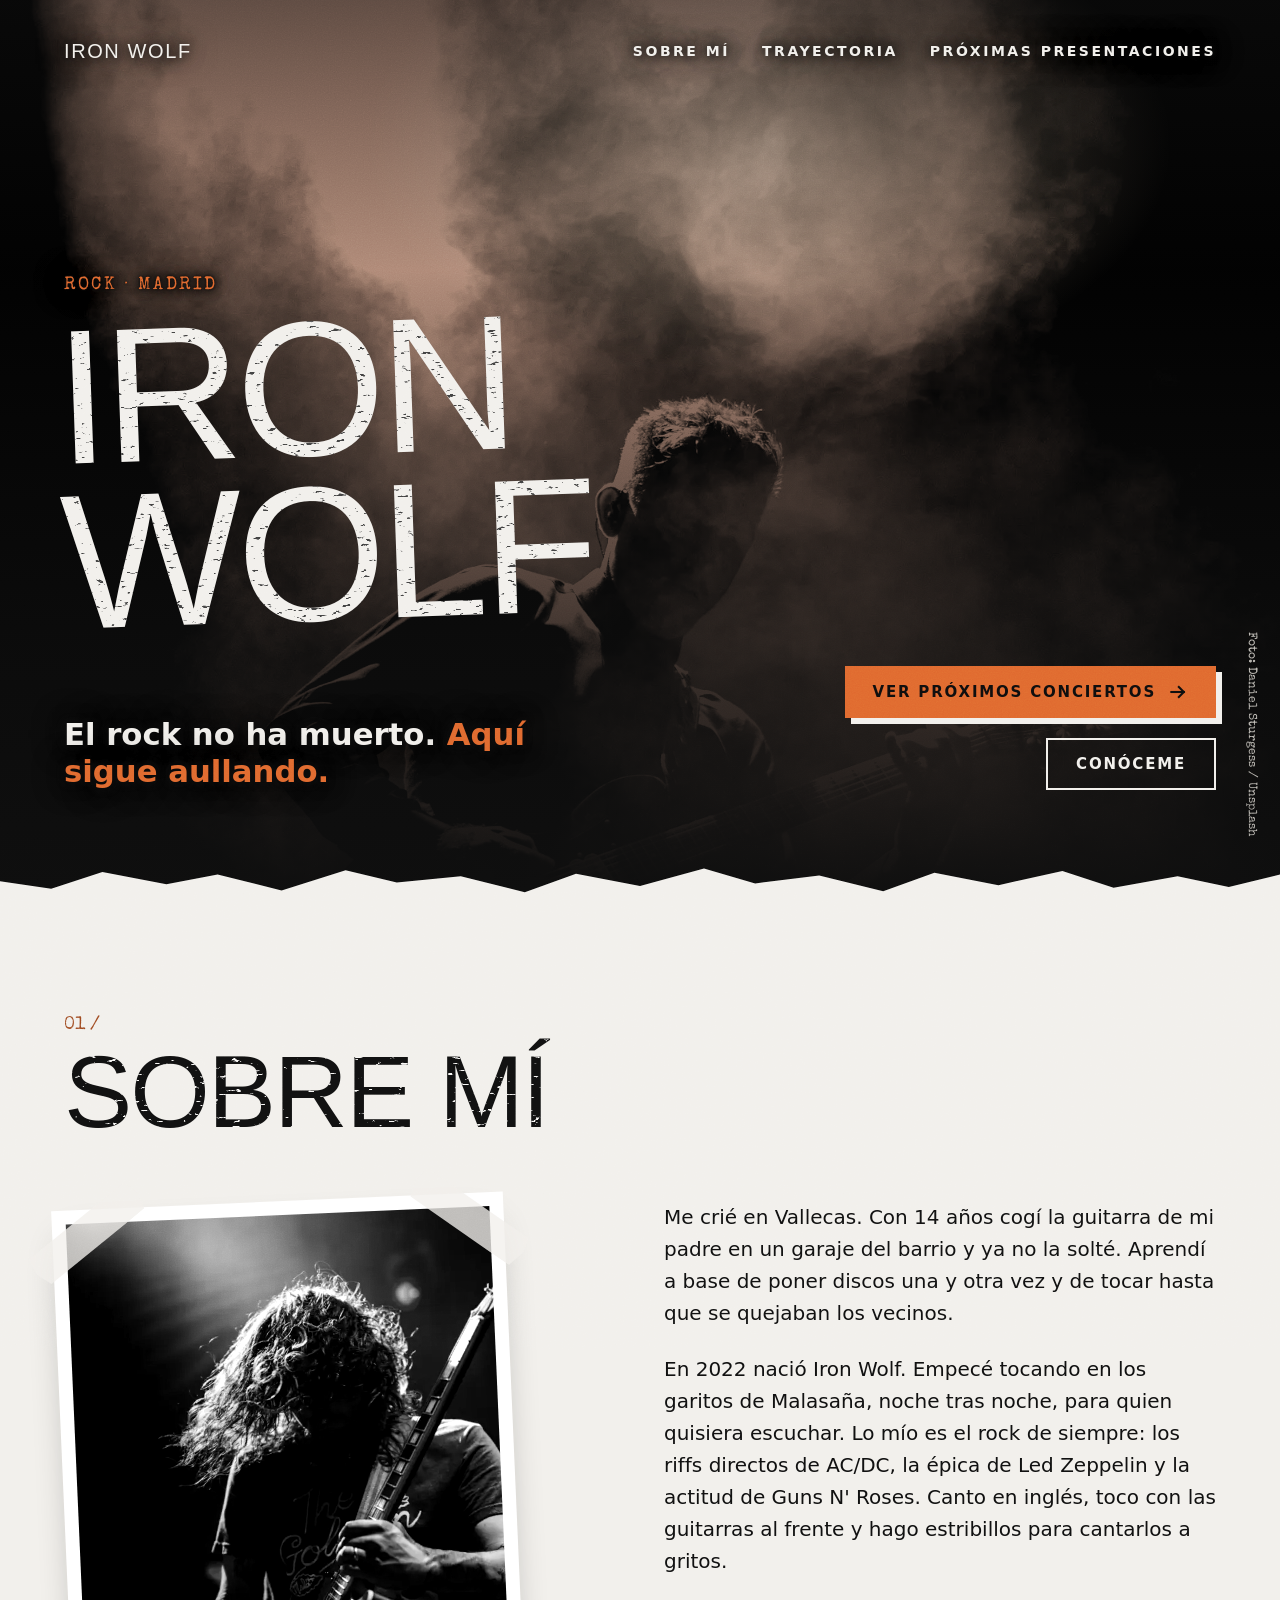
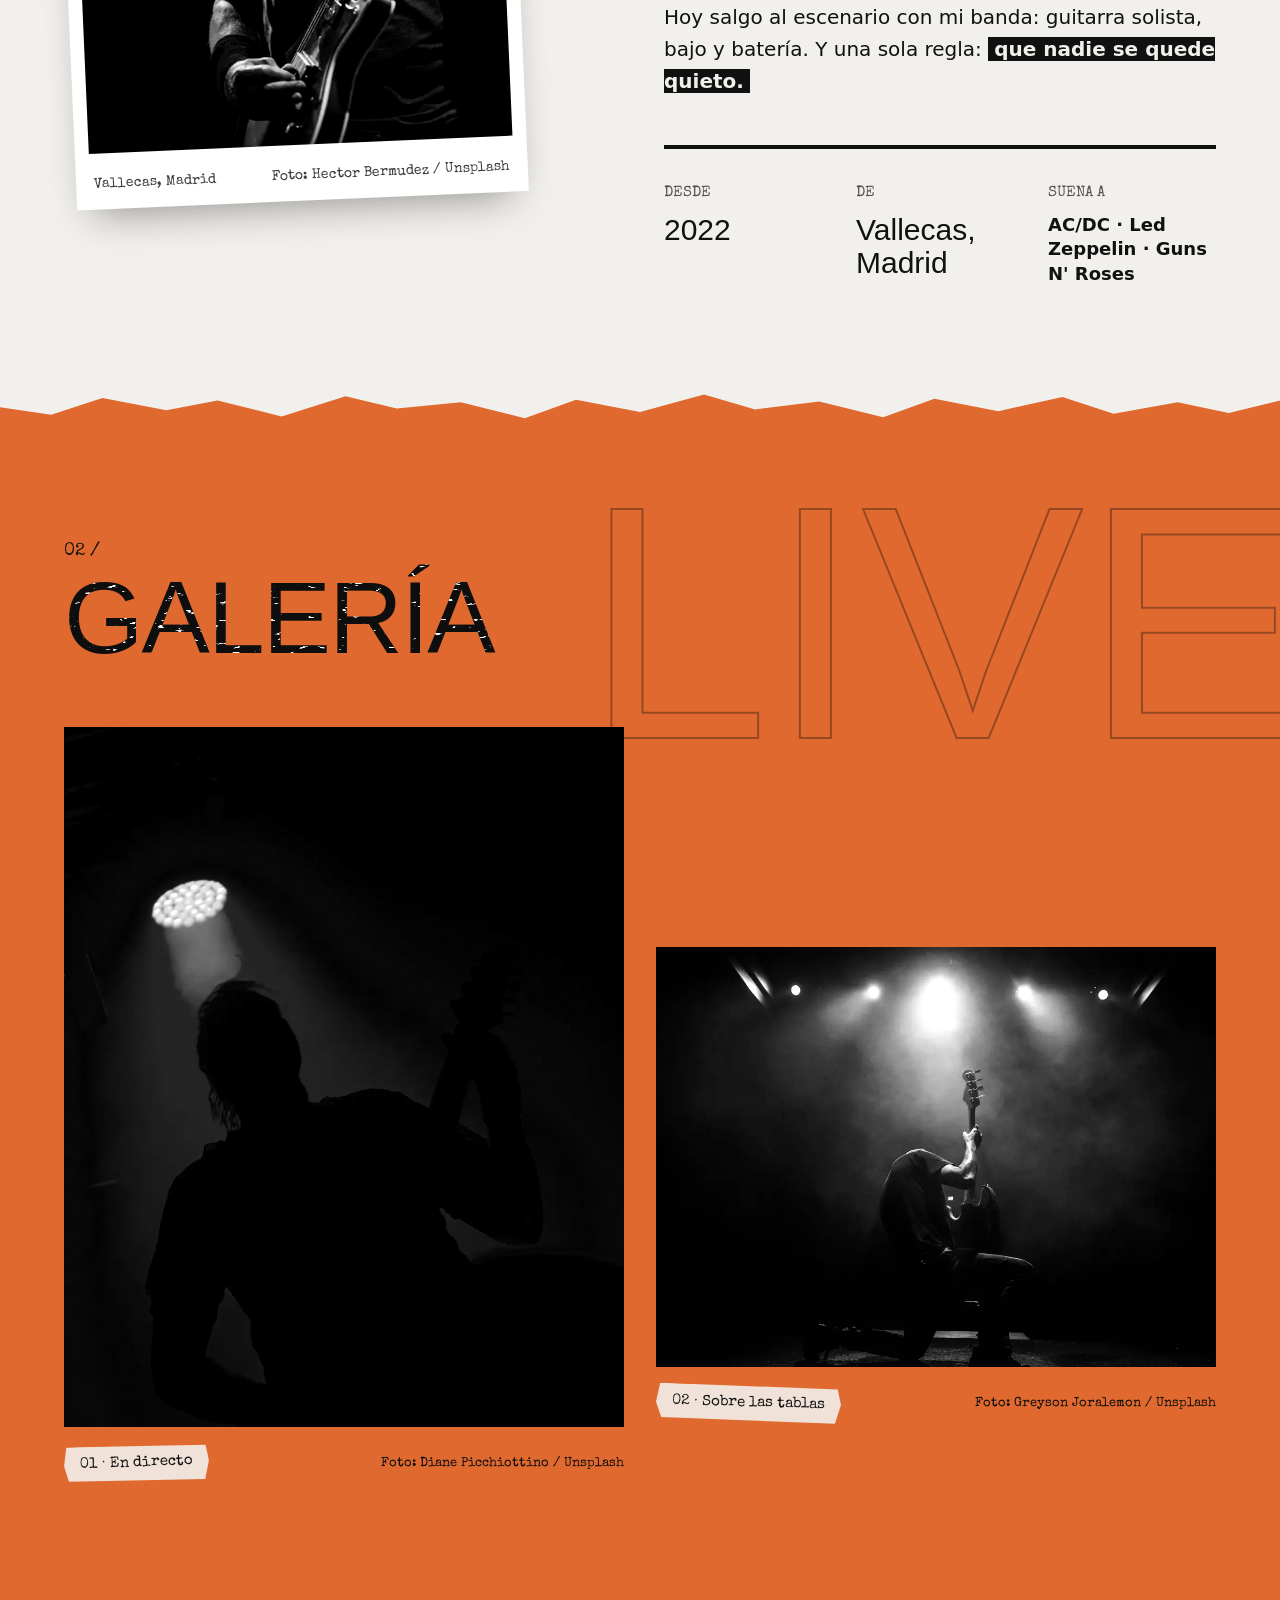
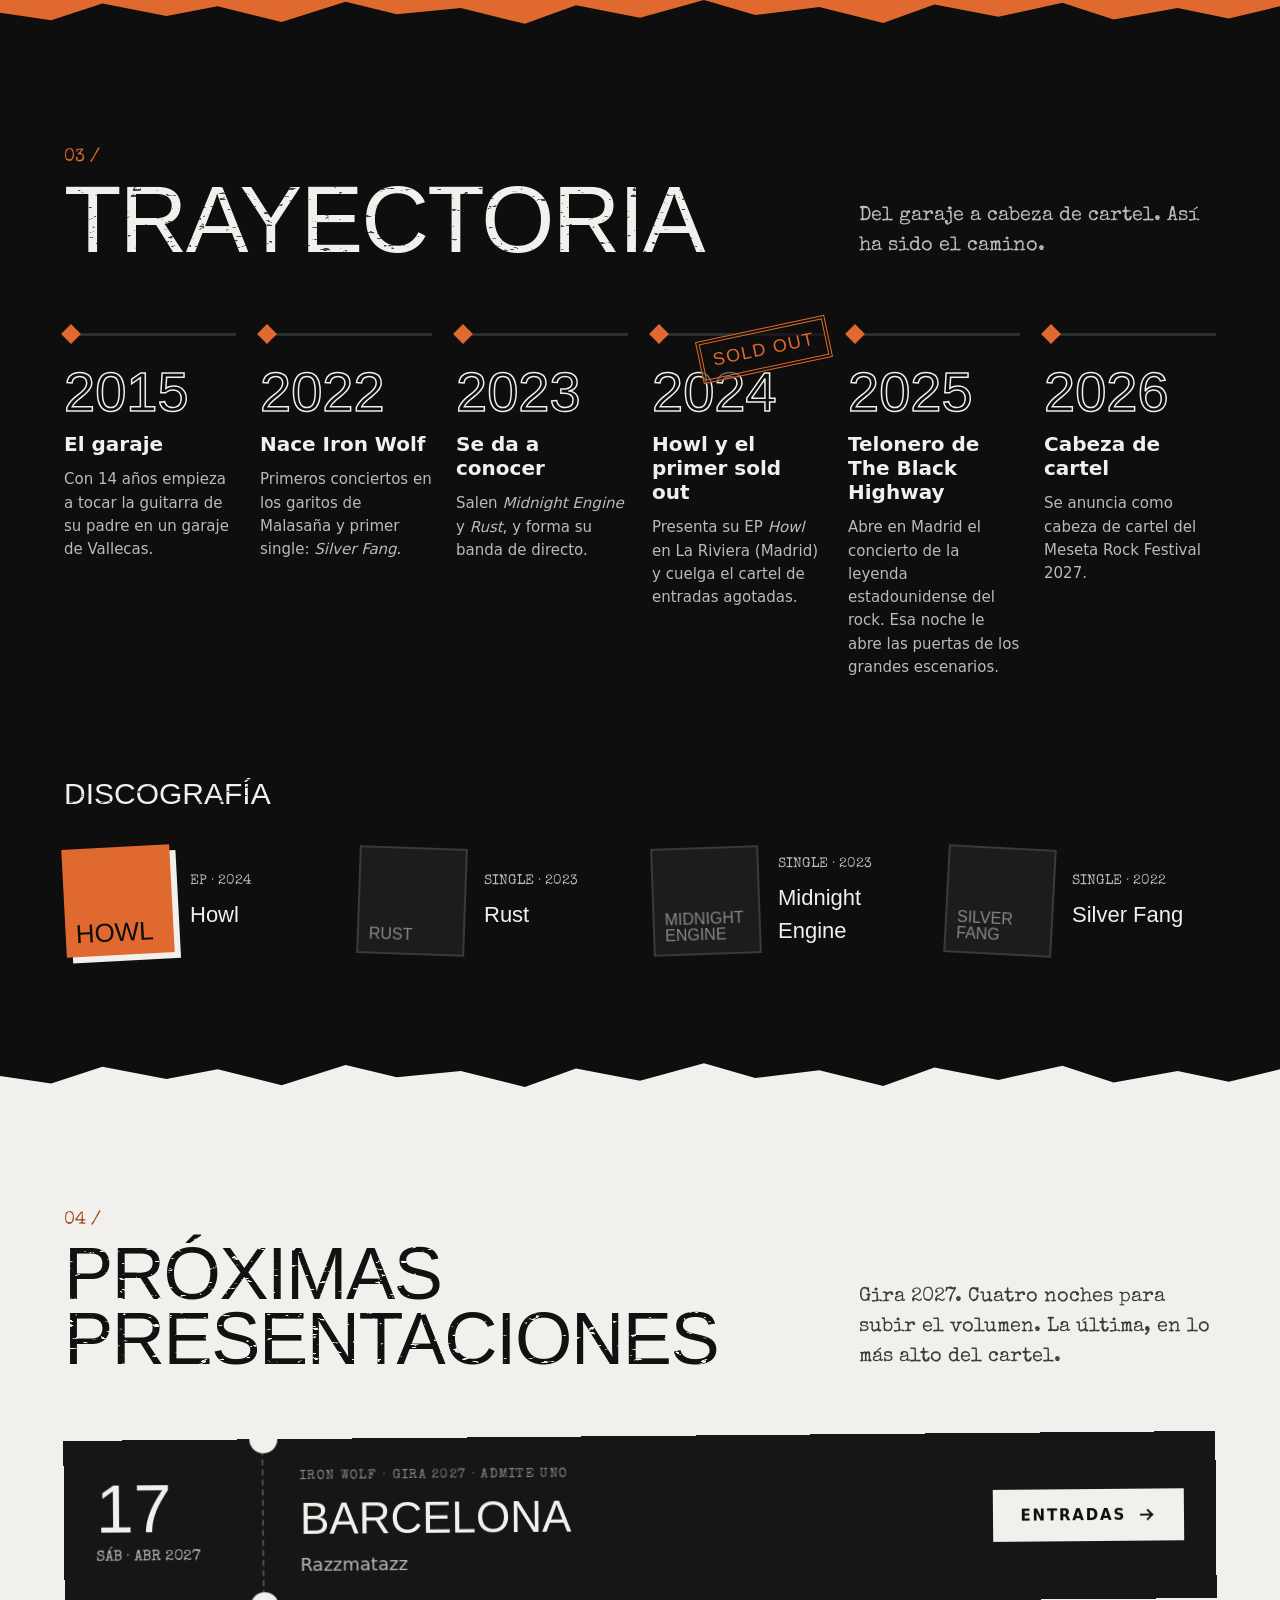
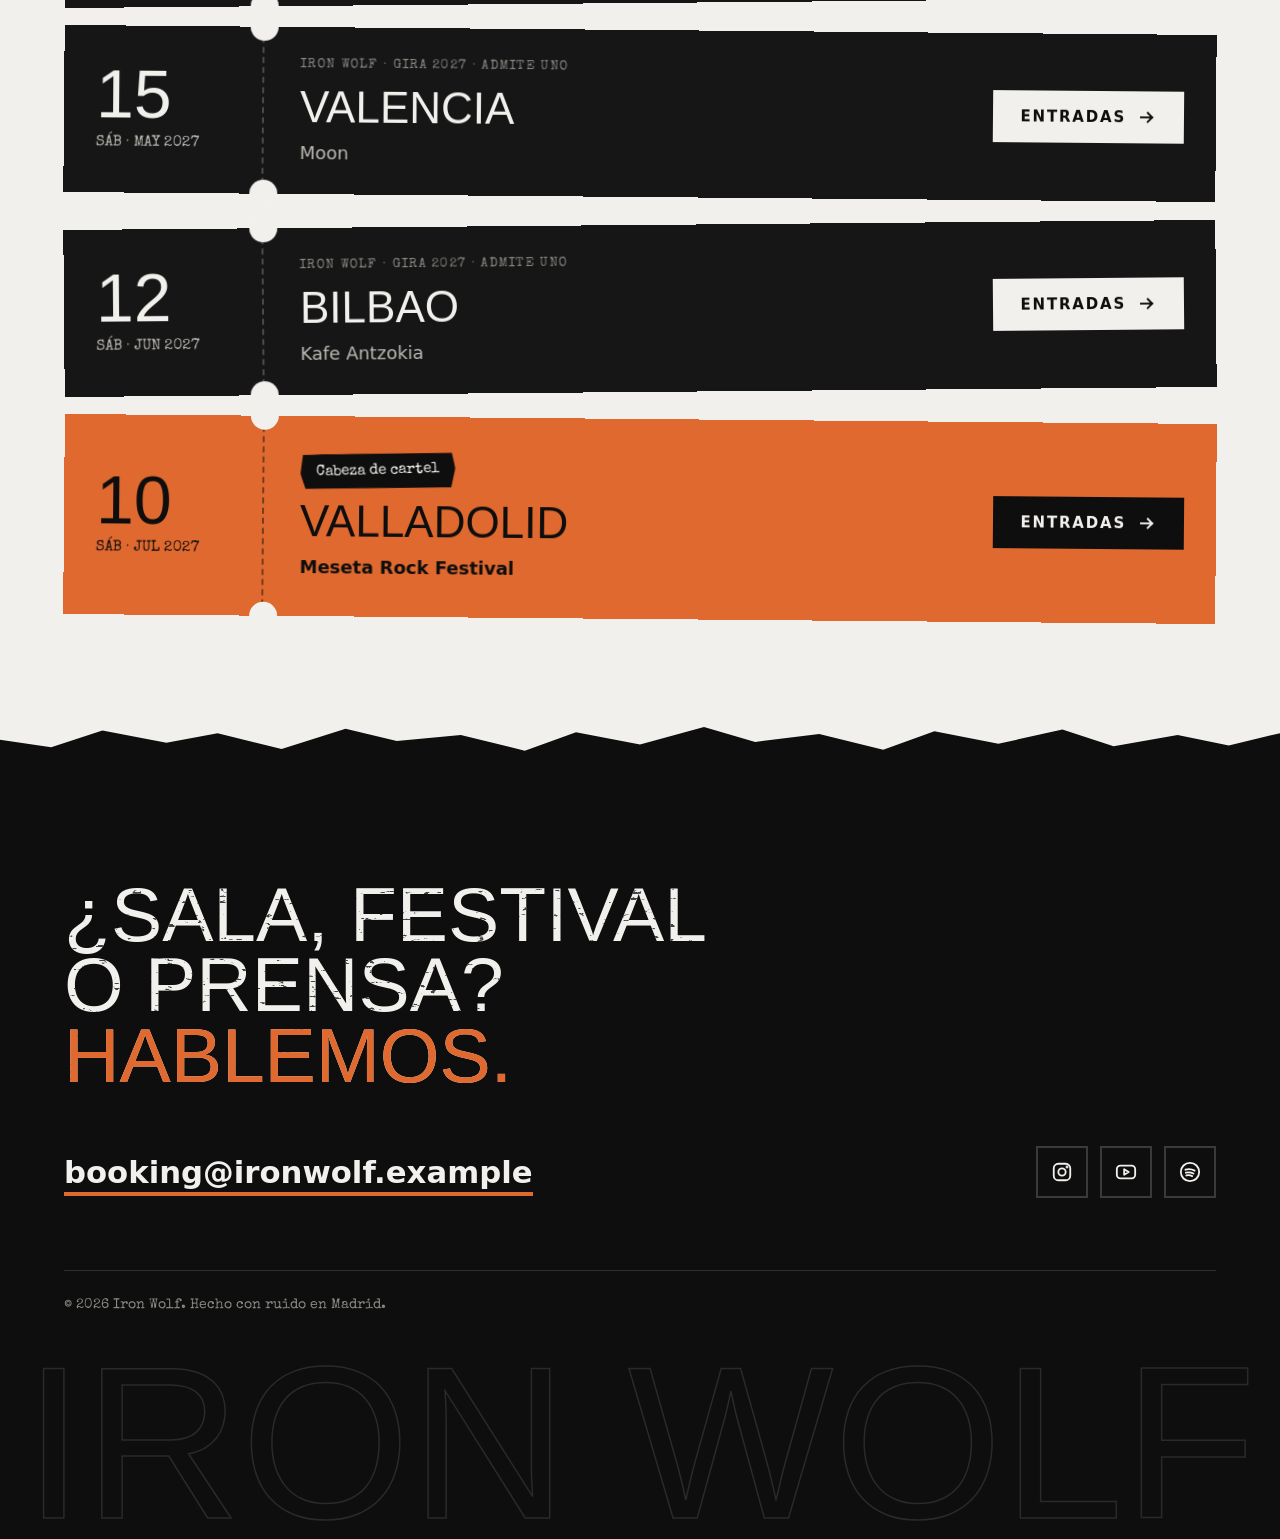
==== commit 315a0bef: "feat: make mobile menu full screen with close button using :target" ====
--- a/index.html
+++ b/index.html
@@ -205,17 +205,21 @@
       <div class="wrap site-header__inner">
         <a class="site-header__logo" href="#inicio">Iron Wolf</a>
         <nav class="nav" aria-label="Navegación principal">
-          <details class="nav__menu">
-            <summary class="nav__toggle">
-              <svg class="nav__icon" width="22" height="22" viewBox="0 0 24 24" fill="none" stroke="currentColor" stroke-width="2.5" stroke-linecap="square" aria-hidden="true" focusable="false"><path class="nav__icon-line nav__icon-line--top" d="M3 6h18"/><path class="nav__icon-line nav__icon-line--middle" d="M3 12h18"/><path class="nav__icon-line nav__icon-line--bottom" d="M3 18h18"/></svg>
-              Menú
-            </summary>
+          <a class="nav__toggle nav__toggle--open" href="#menu">
+            <svg class="nav__icon" width="22" height="22" viewBox="0 0 24 24" fill="none" stroke="currentColor" stroke-width="2.5" stroke-linecap="square" aria-hidden="true" focusable="false"><path d="M3 6h18"/><path d="M3 12h18"/><path d="M3 18h18"/></svg>
+            Menú
+          </a>
+          <div class="nav__panel" id="menu">
+            <a class="nav__toggle nav__toggle--close" href="#inicio" aria-label="Cerrar menú">
+              <svg class="nav__icon" width="22" height="22" viewBox="0 0 24 24" fill="none" stroke="currentColor" stroke-width="2.5" stroke-linecap="square" aria-hidden="true" focusable="false"><path d="M5 5l14 14"/><path d="M19 5L5 19"/></svg>
+              Cerrar
+            </a>
             <ul class="nav__list">
               <li><a class="nav__link" href="#sobre-mi">Sobre mí</a></li>
               <li><a class="nav__link" href="#trayectoria">Trayectoria</a></li>
               <li><a class="nav__link" href="#presentaciones">Próximas presentaciones</a></li>
             </ul>
-          </details>
+          </div>
         </nav>
       </div>
     </header>
--- a/styles.css
+++ b/styles.css
@@ -643,9 +643,10 @@
   text-transform: uppercase;
 }
 
-/* Menú en móvil: botón "MENÚ" con <details> y <summary>, sin JavaScript
-   (DESIGN.md §6, "Menú en móvil"). Al abrirlo, los enlaces aparecen en un
-   panel de tinta a todo el ancho, debajo de la cabecera. */
+/* Menú en móvil a pantalla completa, sin JavaScript (DESIGN.md §6, "Menú en
+   móvil" y "Por qué :target"). "MENÚ" es un enlace a #menu y el panel se
+   muestra con #menu:target. Al ir a una sección o a #inicio ("CERRAR"), el
+   panel deja de estar apuntado y desaparece. */
 .nav__toggle {
   display: inline-flex;
   align-items: center;
@@ -657,48 +658,54 @@
   font-size: 14px;
   font-weight: 700;
   letter-spacing: 0.18em;
-  text-transform: uppercase;
-  list-style: none;
-  cursor: pointer;
-}
-
-.nav__toggle::-webkit-details-marker {
-  display: none;
+  text-decoration: none;
+  text-transform: uppercase;
+  /* Sin el recuadro azul de Chrome al tocar: el foco ya es visible */
+  -webkit-tap-highlight-color: transparent;
 }
 
 .nav__icon {
   flex: none;
 }
 
-/* Al abrir, las tres rayas pasan a una X */
-.nav__icon-line {
-  transform-box: fill-box;
-  transform-origin: center;
-}
-
-.nav__menu[open] .nav__icon-line--top {
-  transform: translateY(6px) rotate(45deg);
-}
-
-.nav__menu[open] .nav__icon-line--middle {
-  opacity: 0;
-}
-
-.nav__menu[open] .nav__icon-line--bottom {
-  transform: translateY(-6px) rotate(-45deg);
+.nav__panel {
+  display: none;
+}
+
+.nav__panel:target {
+  position: fixed;
+  inset: 0;
+  z-index: 1;
+  display: block;
+  overflow-y: auto;
+  padding: 0 var(--gutter) 32px;
+  background: var(--color-ink);
+}
+
+/* El logo queda por encima del panel */
+.site-header__logo {
+  position: relative;
+  z-index: 2;
+}
+
+/* "CERRAR" ocupa el sitio de "MENÚ": la misma altura de la cabecera
+   (24px de relleno + 54px de fila) y alineado a la derecha */
+.nav__toggle--close {
+  display: flex;
+  width: max-content;
+  margin: 29px 0 0 auto;
+}
+
+/* Con el menú abierto, la página de detrás no hace scroll */
+html:has(#menu:target) {
+  overflow: hidden;
 }
 
 .nav__list {
-  position: absolute;
-  top: 100%;
-  right: 0;
-  left: 0;
   display: flex;
   flex-direction: column;
-  margin: 0;
-  padding: 0 var(--gutter) 12px;
-  border-bottom: 3px solid var(--color-accent);
-  background: var(--color-ink);
+  margin: 40px 0 0;
+  padding: 0;
   list-style: none;
 }
 
@@ -1267,27 +1274,30 @@
     --gutter: 64px;
   }
 
-  /* Escritorio: el menú se ve siempre abierto y sin botón. Si el navegador
-     no entiende ::details-content, se queda el botón y el menú sigue
-     funcionando. */
-  @supports selector(::details-content) {
-    .nav__toggle {
-      display: none;
-    }
-
-    .nav__menu::details-content {
-      content-visibility: visible;
-    }
+  /* Escritorio: el menú se ve siempre en línea y sin botones, aunque la
+     dirección termine en #menu */
+  .nav__toggle {
+    display: none;
+  }
+
+  .nav__panel,
+  .nav__panel:target {
+    position: static;
+    display: block;
+    overflow: visible;
+    padding: 0;
+    background: none;
+  }
+
+  html:has(#menu:target) {
+    overflow: visible;
   }
 
   .nav__list {
-    position: static;
     flex-direction: row;
     flex-wrap: wrap;
     gap: 0 32px;
-    padding: 0;
-    border-bottom: 0;
-    background: none;
+    margin: 0;
   }
 
   .nav__list li + li {
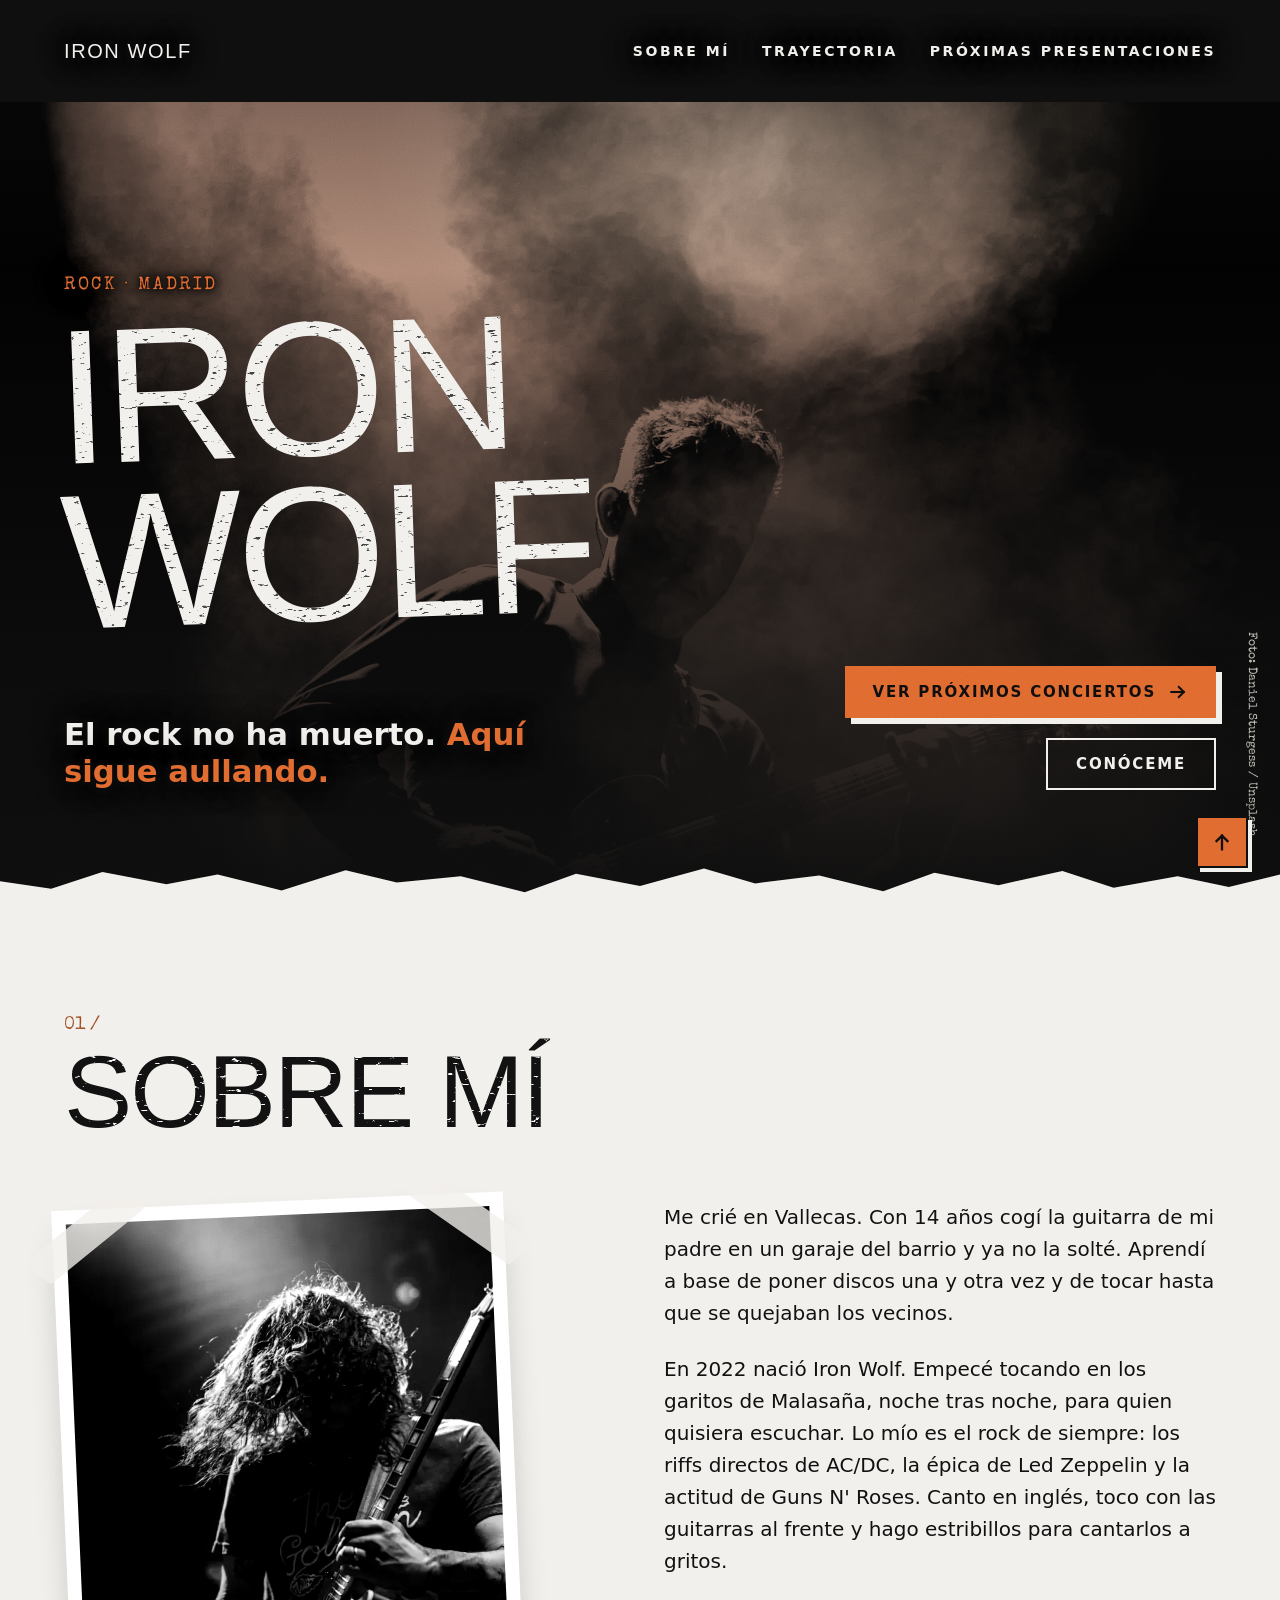
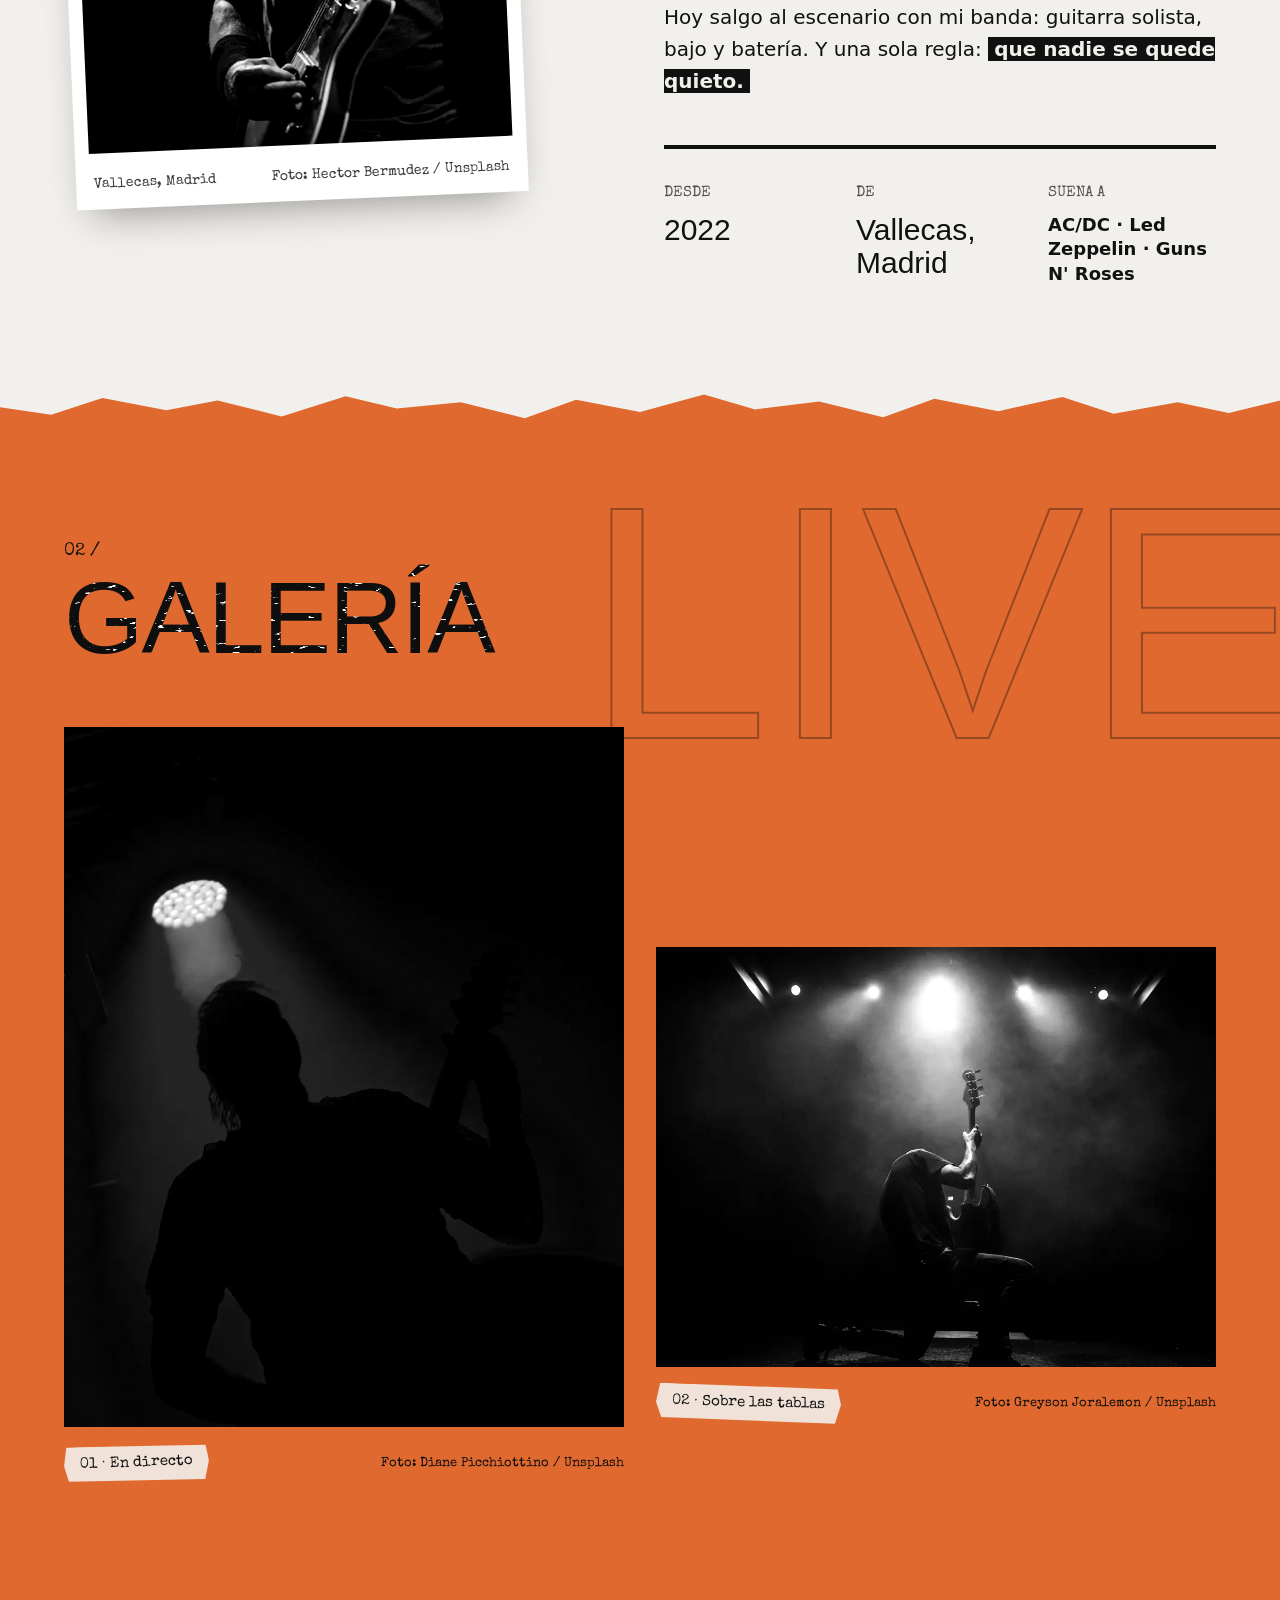
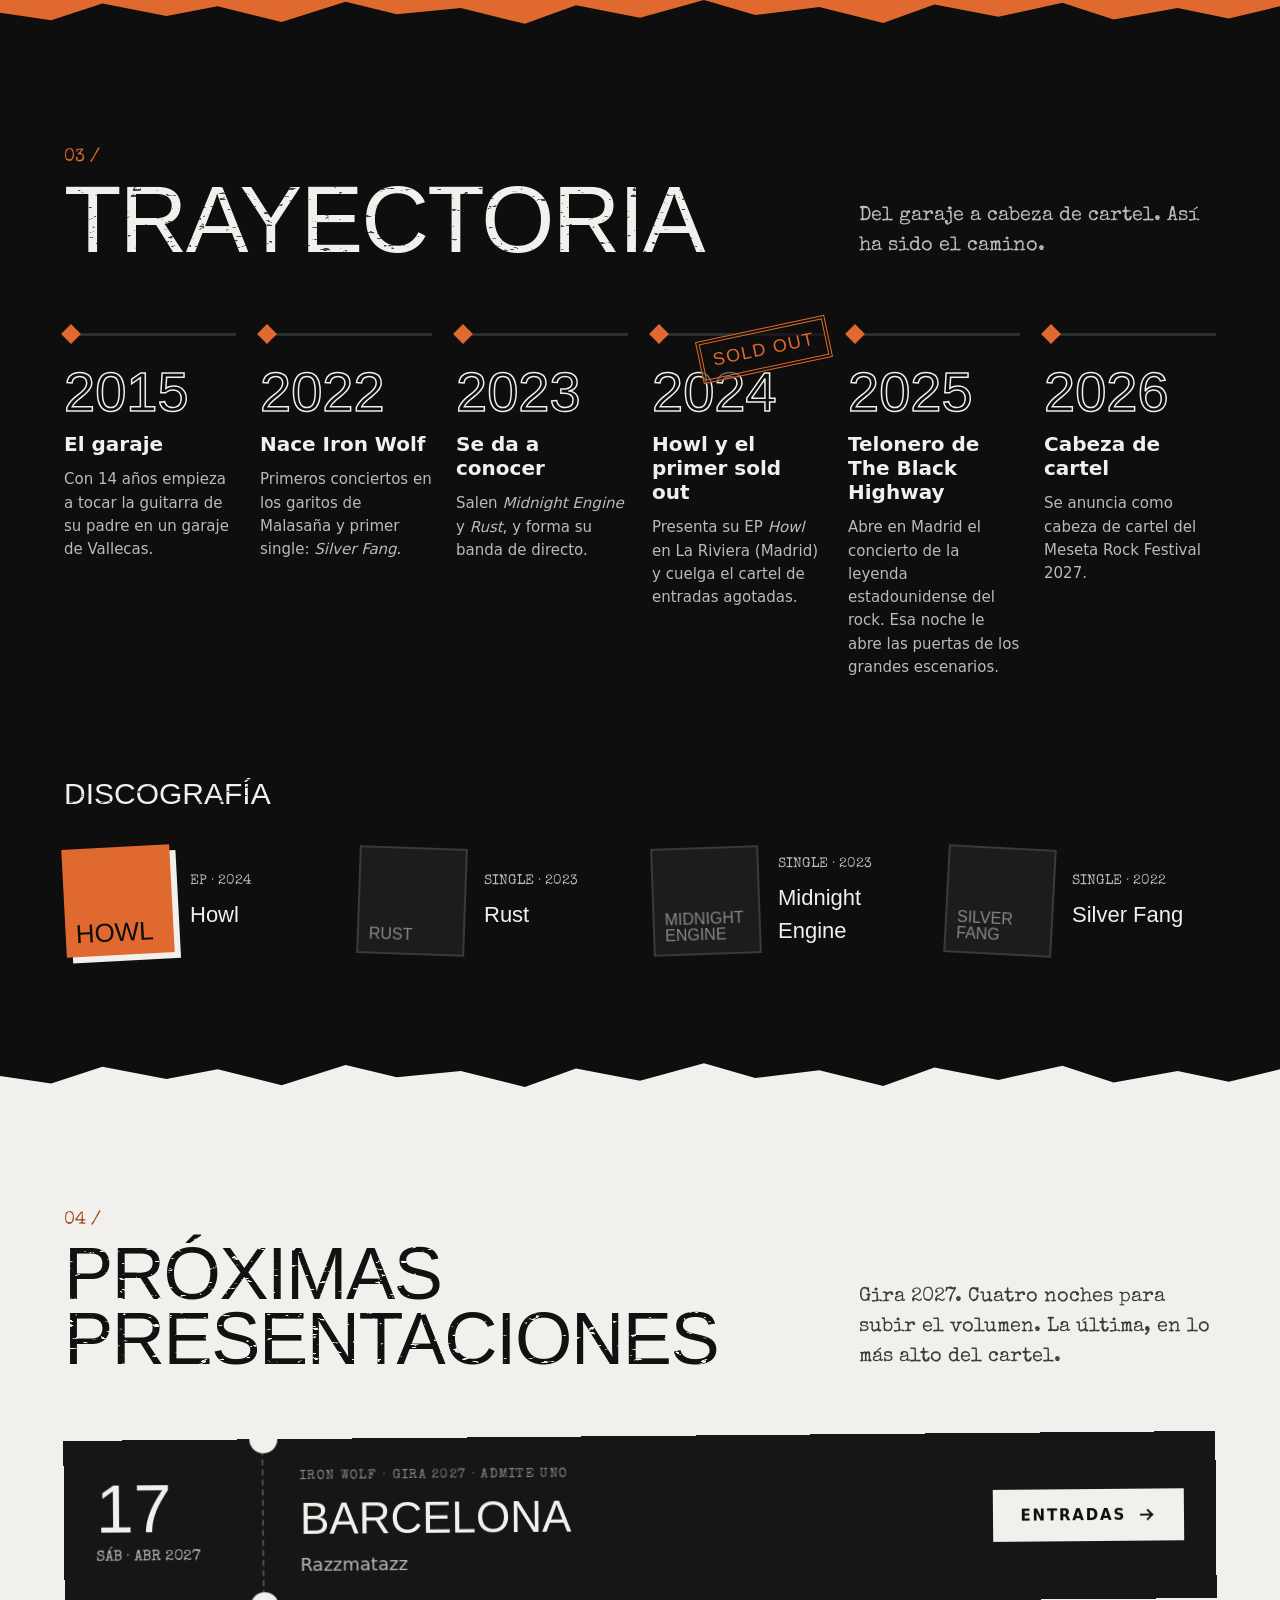
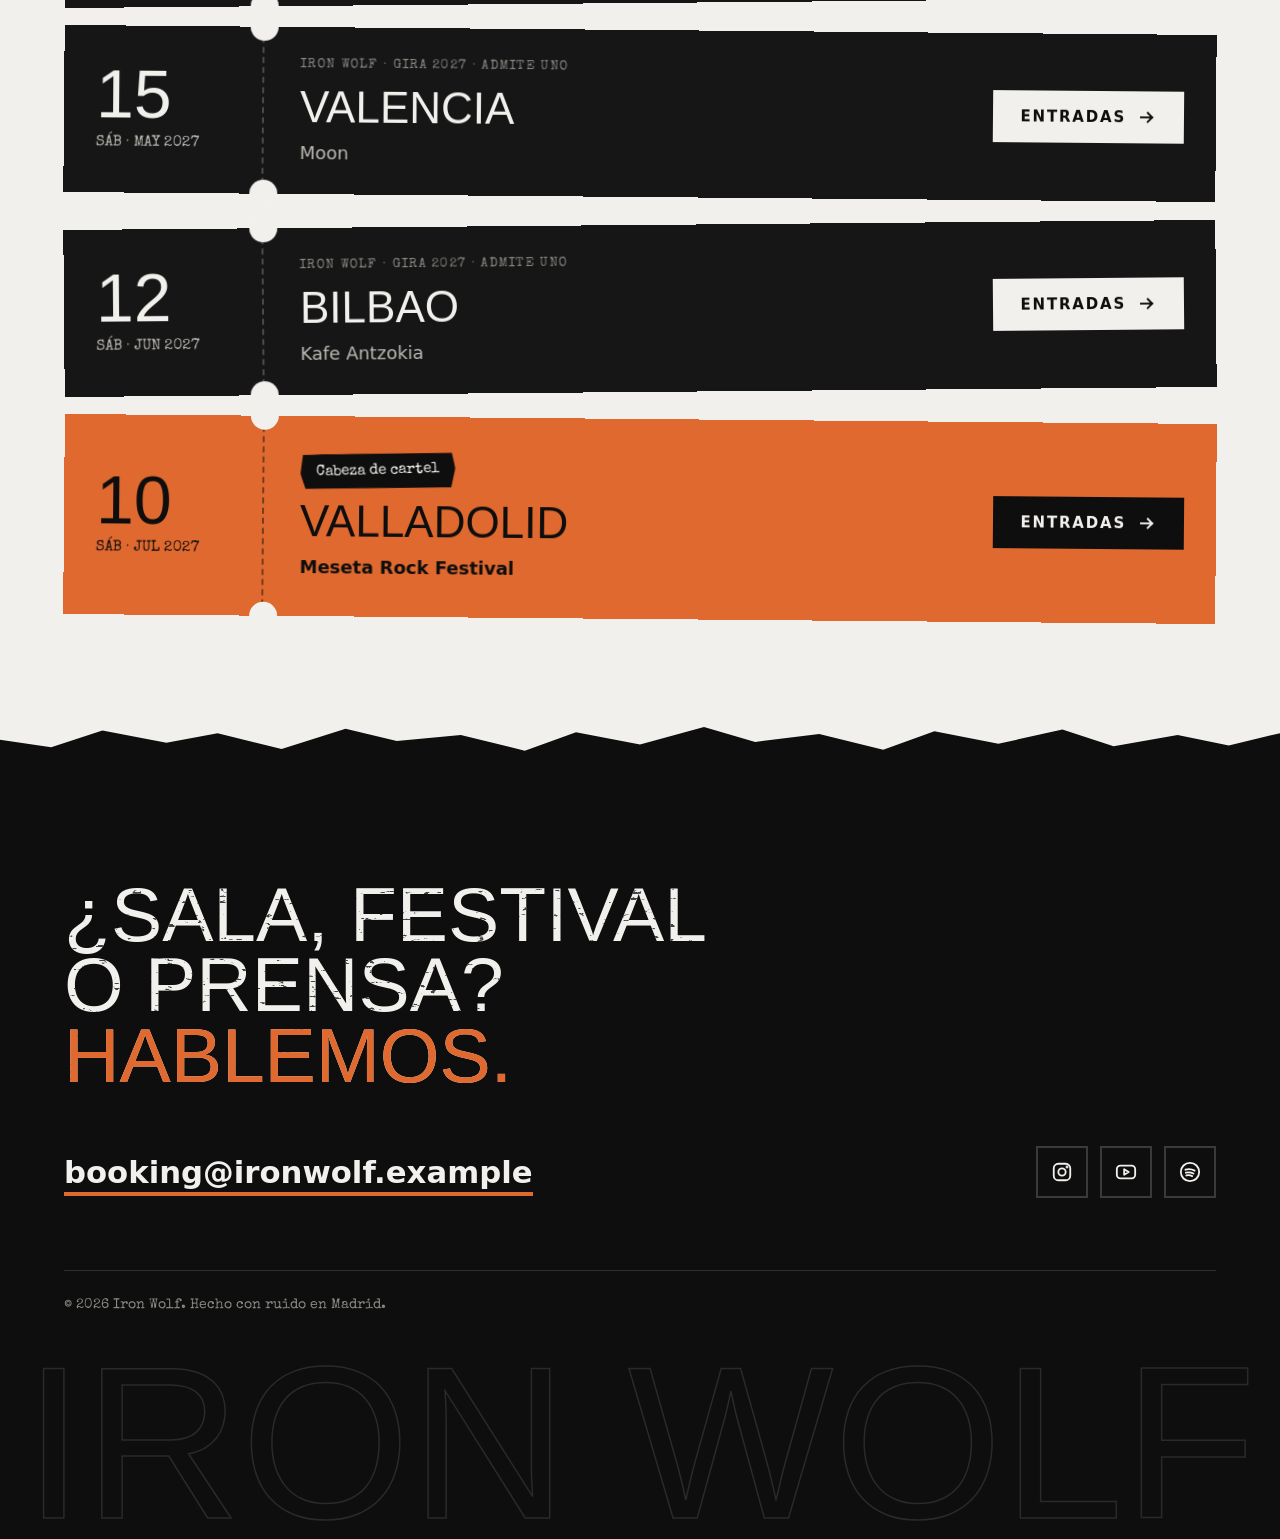
==== commit 21a460f0: "feat: add fixed header and back to top button without javascript" ====
--- a/index.html
+++ b/index.html
@@ -201,7 +201,7 @@
   <body>
     <a class="skip-link" href="#contenido">Saltar al contenido</a>
 
-    <header class="site-header">
+    <header class="site-header" id="cabecera">
       <div class="wrap site-header__inner">
         <a class="site-header__logo" href="#inicio">Iron Wolf</a>
         <nav class="nav" aria-label="Navegación principal">
@@ -210,14 +210,32 @@
             Menú
           </a>
           <div class="nav__panel" id="menu">
-            <a class="nav__toggle nav__toggle--close" href="#inicio" aria-label="Cerrar menú">
+            <a class="nav__toggle nav__toggle--close" href="#cabecera" aria-label="Cerrar menú">
               <svg class="nav__icon" width="22" height="22" viewBox="0 0 24 24" fill="none" stroke="currentColor" stroke-width="2.5" stroke-linecap="square" aria-hidden="true" focusable="false"><path d="M5 5l14 14"/><path d="M19 5L5 19"/></svg>
               Cerrar
             </a>
             <ul class="nav__list">
-              <li><a class="nav__link" href="#sobre-mi">Sobre mí</a></li>
-              <li><a class="nav__link" href="#trayectoria">Trayectoria</a></li>
-              <li><a class="nav__link" href="#presentaciones">Próximas presentaciones</a></li>
+              <li>
+                <a class="nav__link" href="#sobre-mi">
+                  <span class="nav__num" aria-hidden="true">01 /</span>
+                  Sobre mí
+                  <svg class="nav__arrow" width="18" height="18" viewBox="0 0 24 24" fill="none" stroke="currentColor" stroke-width="2.5" stroke-linecap="square" aria-hidden="true" focusable="false"><path d="M4 12h15"/><path d="M13 6l6 6-6 6"/></svg>
+                </a>
+              </li>
+              <li>
+                <a class="nav__link" href="#trayectoria">
+                  <span class="nav__num" aria-hidden="true">03 /</span>
+                  Trayectoria
+                  <svg class="nav__arrow" width="18" height="18" viewBox="0 0 24 24" fill="none" stroke="currentColor" stroke-width="2.5" stroke-linecap="square" aria-hidden="true" focusable="false"><path d="M4 12h15"/><path d="M13 6l6 6-6 6"/></svg>
+                </a>
+              </li>
+              <li>
+                <a class="nav__link" href="#presentaciones">
+                  <span class="nav__num" aria-hidden="true">04 /</span>
+                  Próximas presentaciones
+                  <svg class="nav__arrow" width="18" height="18" viewBox="0 0 24 24" fill="none" stroke="currentColor" stroke-width="2.5" stroke-linecap="square" aria-hidden="true" focusable="false"><path d="M4 12h15"/><path d="M13 6l6 6-6 6"/></svg>
+                </a>
+              </li>
             </ul>
           </div>
         </nav>
@@ -509,6 +527,10 @@
       <p class="site-footer__word" aria-hidden="true">IRON WOLF</p>
     </footer>
 
+    <a class="to-top" href="#inicio" aria-label="Volver al inicio">
+      <svg width="22" height="22" viewBox="0 0 24 24" fill="none" stroke="currentColor" stroke-width="2.5" stroke-linecap="square" aria-hidden="true" focusable="false"><path d="M12 20V5"/><path d="M6 11l6-6 6 6"/></svg>
+    </a>
+
     <div class="grain" aria-hidden="true"></div>
   </body>
 </html>
--- a/styles.css
+++ b/styles.css
@@ -39,6 +39,10 @@
   --section-pad-top: 112px;
   --section-pad-bottom: 140px;
   --tear-height: 44px;
+  /* Alto de la cabecera fija: 24px + fila de 54px + 24px */
+  --header-height: 102px;
+  /* Dientes del borde rasgado (DESIGN.md §5.3) */
+  --tear-shape: polygon(0 100%, 0 55%, 4% 72%, 8% 34%, 13% 62%, 17% 40%, 22% 76%, 27% 30%, 31% 58%, 36% 44%, 41% 80%, 45% 38%, 50% 66%, 55% 26%, 59% 60%, 64% 42%, 69% 78%, 73% 36%, 78% 64%, 83% 32%, 87% 70%, 92% 44%, 96% 68%, 100% 40%, 100% 100%);
 
   /* Texturas (DESIGN.md §5) */
   --texture-noise: url("assets/textures/noise.svg");
@@ -58,6 +62,14 @@
 html {
   -webkit-text-size-adjust: 100%;
   text-size-adjust: 100%;
+}
+
+/* Desplazamiento suave en los enlaces internos, salvo si se ha pedido
+   reducir el movimiento (DESIGN.md §7 y §12) */
+@media (prefers-reduced-motion: no-preference) {
+  html {
+    scroll-behavior: smooth;
+  }
 }
 
 body {
@@ -127,9 +139,9 @@
 .section {
   position: relative;
   min-height: 100svh;
-  /* La cabecera no es fija, así que no tapa nada al saltar a una sección:
-     el título ya queda separado por el relleno superior de 112px. */
-  scroll-margin-top: 0;
+  /* La cabecera es fija: al saltar a una sección, el título queda debajo de
+     ella y no tapado */
+  scroll-margin-top: var(--header-height);
 }
 
 
@@ -220,7 +232,7 @@
   left: 0;
   z-index: 4;
   height: var(--tear-height);
-  clip-path: polygon(0 100%, 0 55%, 4% 72%, 8% 34%, 13% 62%, 17% 40%, 22% 76%, 27% 30%, 31% 58%, 36% 44%, 41% 80%, 45% 38%, 50% 66%, 55% 26%, 59% 60%, 64% 42%, 69% 78%, 73% 36%, 78% 64%, 83% 32%, 87% 70%, 92% 44%, 96% 68%, 100% 40%, 100% 100%);
+  clip-path: var(--tear-shape);
   pointer-events: none;
 }
 
@@ -597,6 +609,38 @@
   transform: rotate(-8deg) scale(1.08);
 }
 
+/* Botón "Volver al inicio": cuadrado naranja fijo abajo a la derecha. Queda
+   por debajo de la cabecera, así que el menú abierto lo tapa. */
+.to-top {
+  position: fixed;
+  right: 20px;
+  bottom: 20px;
+  z-index: 9;
+  display: flex;
+  align-items: center;
+  justify-content: center;
+  width: 52px;
+  height: 52px;
+  /* Borde de tinta y sombra dura de papel: destaca sobre tinta, papel y
+     también sobre el naranja de la Galería */
+  border: 2px solid var(--color-ink);
+  background: var(--color-accent);
+  color: var(--color-ink);
+  box-shadow: 4px 4px 0 var(--color-paper);
+}
+
+.to-top:hover {
+  background: var(--color-paper);
+}
+
+/* Doble anillo de tinta y papel: se ve sobre cualquier fondo, también
+   sobre el naranja de la Galería */
+.to-top:focus-visible {
+  outline: 3px solid var(--color-paper);
+  outline-offset: 3px;
+  box-shadow: 0 0 0 3px var(--color-ink);
+}
+
 /* Email: subrayado naranja que rellena el fondo al pasar el ratón */
 .mail {
   padding-bottom: 6px;
@@ -615,13 +659,16 @@
 
 /* 6. Secciones ============================================================ */
 
-/* Cabecera: encima de la portada, transparente */
+/* Cabecera fija (DESIGN.md §6). El fondo de tinta es la opción segura; si
+   el navegador admite las animaciones de scroll, el bloque 8 lo hace
+   transparente sobre la portada. */
 .site-header {
-  position: absolute;
+  position: fixed;
   top: 0;
   right: 0;
   left: 0;
   z-index: 10;
+  background-color: var(--color-ink);
 }
 
 .site-header__inner {
@@ -629,7 +676,7 @@
   flex-wrap: wrap;
   align-items: center;
   justify-content: space-between;
-  gap: 0 40px;
+  gap: 0 16px;
   padding-block: 24px;
 }
 
@@ -650,14 +697,15 @@
 .nav__toggle {
   display: inline-flex;
   align-items: center;
-  gap: 10px;
+  gap: 8px;
   min-height: 44px;
-  padding: 0 16px;
+  /* Relleno y espaciado justos para que "CERRAR" no toque el logo a 320px */
+  padding: 0 12px;
   border: 2px solid var(--color-paper);
   color: var(--color-paper);
   font-size: 14px;
   font-weight: 700;
-  letter-spacing: 0.18em;
+  letter-spacing: 0.14em;
   text-decoration: none;
   text-transform: uppercase;
   /* Sin el recuadro azul de Chrome al tocar: el foco ya es visible */
@@ -682,6 +730,19 @@
   background: var(--color-ink);
 }
 
+/* Borde rasgado naranja abajo del todo del menú abierto */
+.nav__panel:target::after {
+  content: "";
+  position: fixed;
+  right: 0;
+  bottom: 0;
+  left: 0;
+  height: var(--tear-height);
+  background: var(--color-accent);
+  clip-path: var(--tear-shape);
+  pointer-events: none;
+}
+
 /* El logo queda por encima del panel */
 .site-header__logo {
   position: relative;
@@ -694,6 +755,14 @@
   display: flex;
   width: max-content;
   margin: 29px 0 0 auto;
+  border-color: var(--color-accent);
+  background: var(--color-accent);
+  color: var(--color-ink);
+}
+
+/* Sin el halo oscuro de la cabecera: sobre el naranja emborrona el texto */
+.nav .nav__toggle--close {
+  text-shadow: none;
 }
 
 /* Con el menú abierto, la página de detrás no hace scroll */
@@ -714,7 +783,31 @@
 }
 
 .nav__list .nav__link {
-  display: block;
+  display: flex;
+  align-items: center;
+  gap: 12px;
+  /* Algo menos de espaciado que en escritorio, para que "PRÓXIMAS
+     PRESENTACIONES" quepa en una línea a partir de 375px */
+  letter-spacing: 0.14em;
+}
+
+/* Número de sección y flecha, en naranja (decorativos; solo en móvil) */
+.nav__num {
+  flex: none;
+  color: var(--color-accent);
+  font-family: var(--font-type);
+  font-size: 14px;
+  font-weight: 400;
+  letter-spacing: 0.04em;
+  /* La letra de máquina de escribir queda alta: se alinea con el texto */
+  position: relative;
+  top: 1px;
+}
+
+.nav__arrow {
+  flex: none;
+  margin-left: auto;
+  color: var(--color-accent);
 }
 
 /* Textos sobre la foto: halo oscuro suave para que se lean sobre el humo
@@ -1274,6 +1367,15 @@
     --gutter: 64px;
   }
 
+  .site-header__inner {
+    column-gap: 40px;
+  }
+
+  .to-top {
+    right: 32px;
+    bottom: 32px;
+  }
+
   /* Escritorio: el menú se ve siempre en línea y sin botones, aunque la
      dirección termine en #menu */
   .nav__toggle {
@@ -1306,6 +1408,15 @@
 
   .nav__list .nav__link {
     display: inline-block;
+  }
+
+  .nav__num,
+  .nav__arrow {
+    display: none;
+  }
+
+  .nav__list .nav__link {
+    letter-spacing: 0.18em;
   }
 
   /* Portada: rejilla de 12 columnas */
@@ -1452,3 +1563,51 @@
     padding: 28px 32px;
   }
 }
+
+
+/* 8. Animaciones ========================================================== */
+/* Adelantadas a la fase 4 a petición de Mateo: el fondo de la cabecera y la
+   aparición del botón "Volver al inicio", ligados al scroll (DESIGN.md §7).
+   Sin soporte, la cabecera es de tinta y el botón se ve siempre. El resto de
+   animaciones llega en la fase 5. */
+
+@supports (animation-timeline: scroll()) {
+  .site-header {
+    animation: header-fill linear both;
+    animation-timeline: scroll(root);
+    animation-range: 0 120px;
+  }
+}
+
+@keyframes header-fill {
+  from {
+    background-color: transparent;
+  }
+
+  to {
+    background-color: var(--color-ink);
+  }
+}
+
+/* La portada mide 100svh: el botón aparece entre el 60 % y el 80 % de su
+   altura, cuando ya se está entrando en Sobre mí */
+@supports (animation-timeline: scroll()) {
+  .to-top {
+    animation: to-top-in linear both;
+    animation-timeline: scroll(root);
+    animation-range: 60svh 80svh;
+  }
+}
+
+/* Oculto (visibility: hidden) no se puede pulsar ni alcanzar con Tab */
+@keyframes to-top-in {
+  from {
+    opacity: 0;
+    visibility: hidden;
+  }
+
+  to {
+    opacity: 1;
+    visibility: visible;
+  }
+}
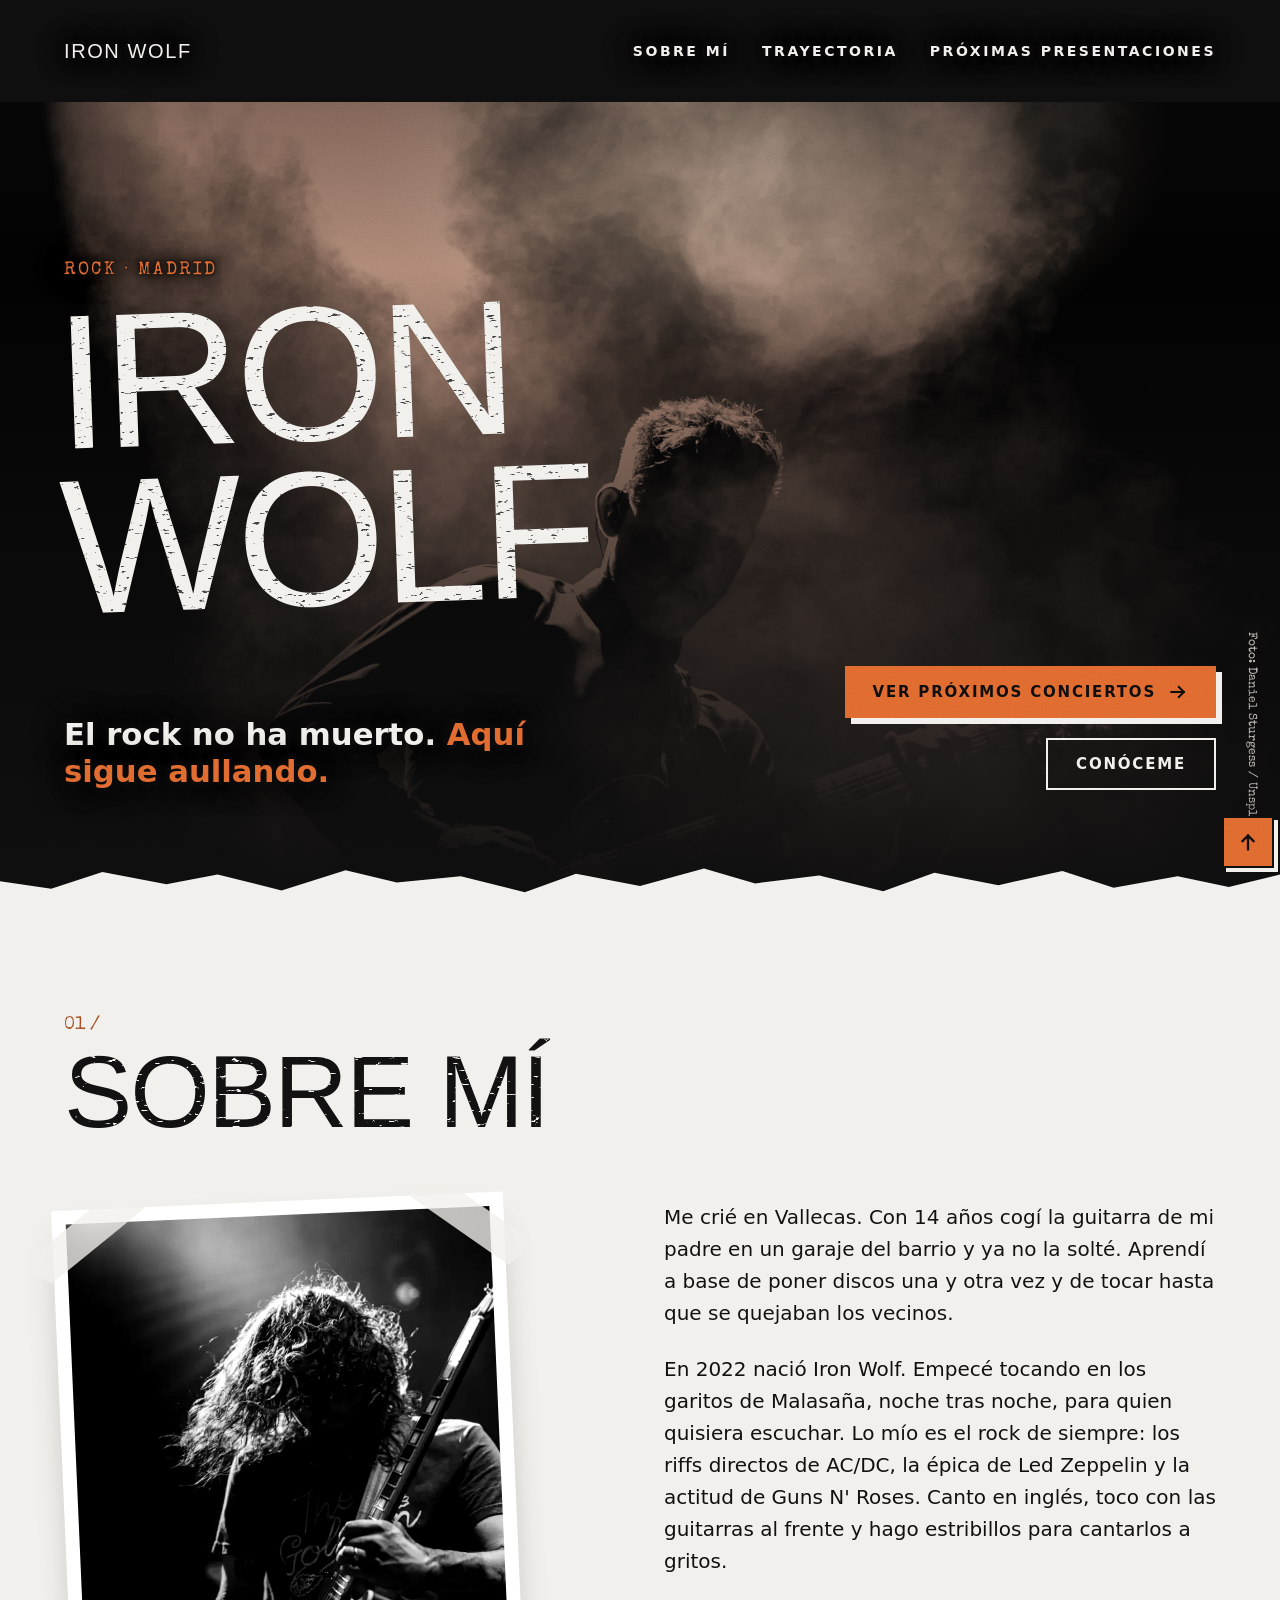
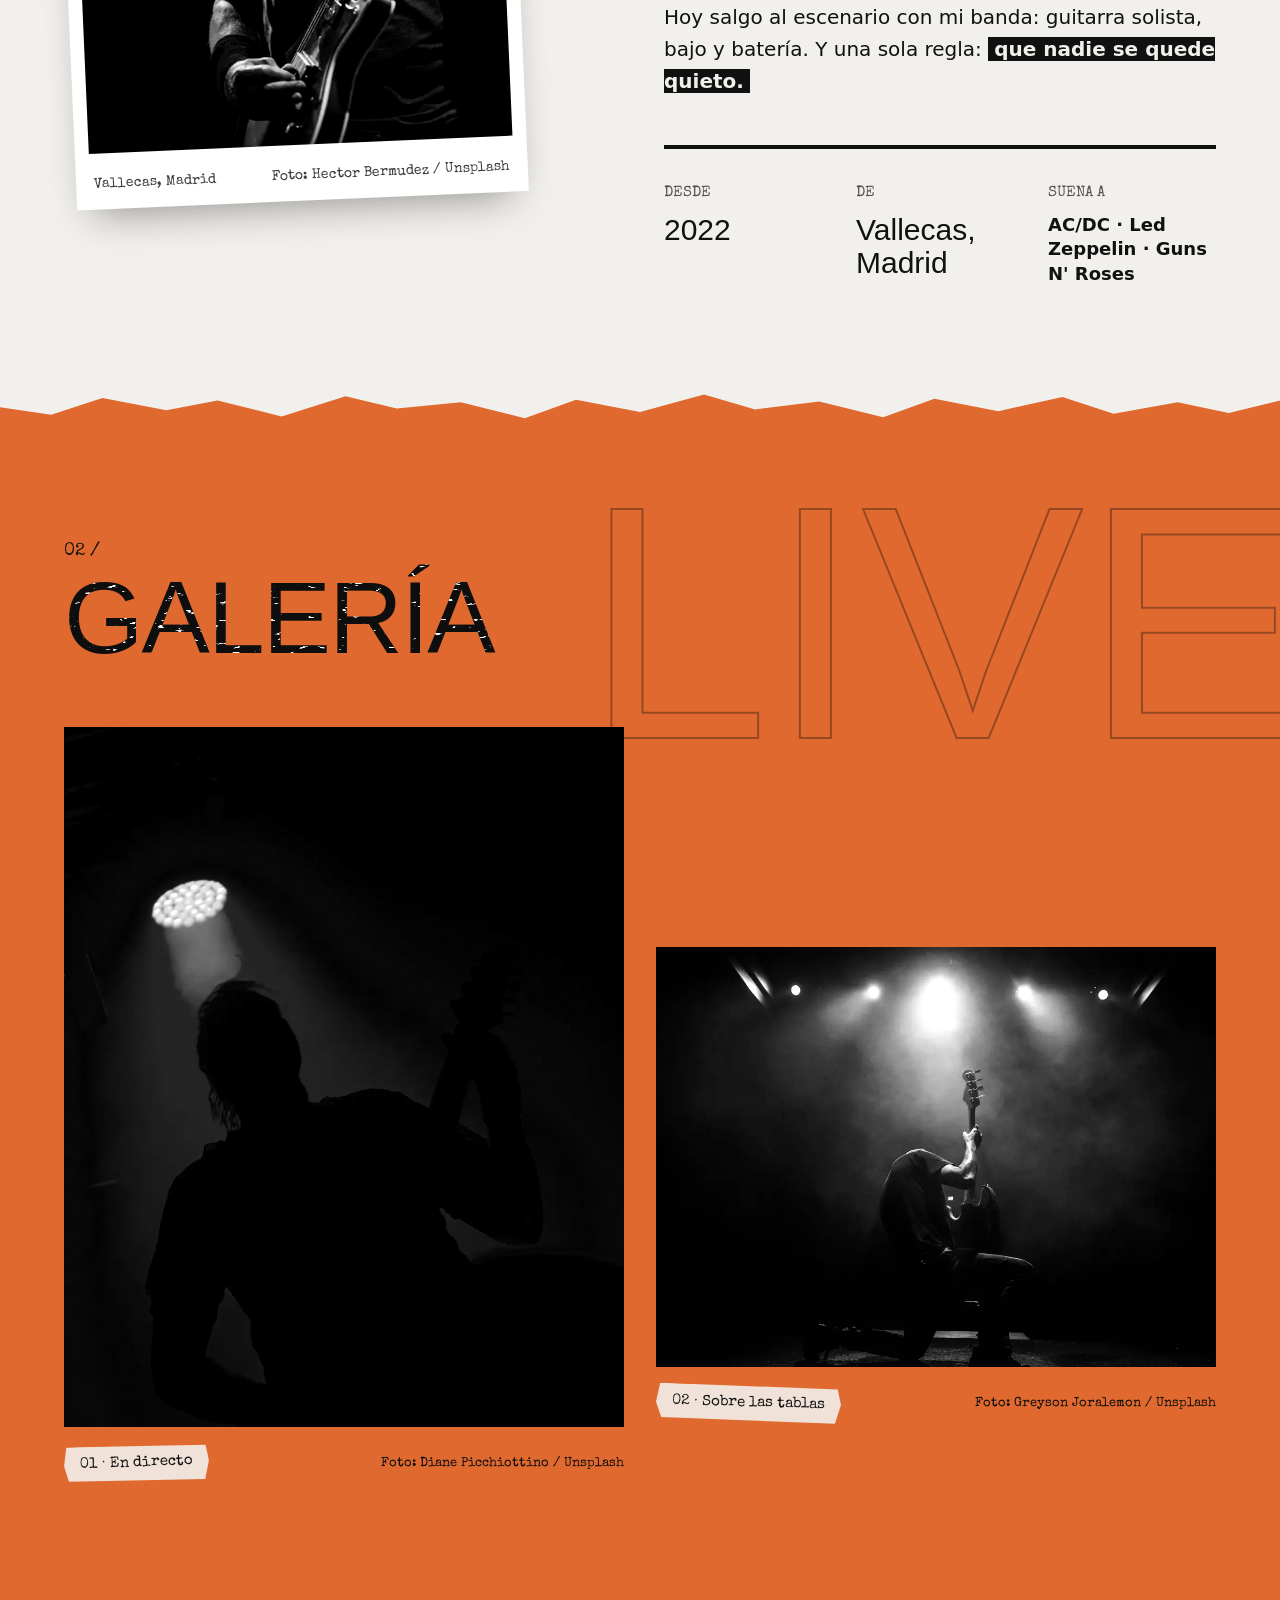
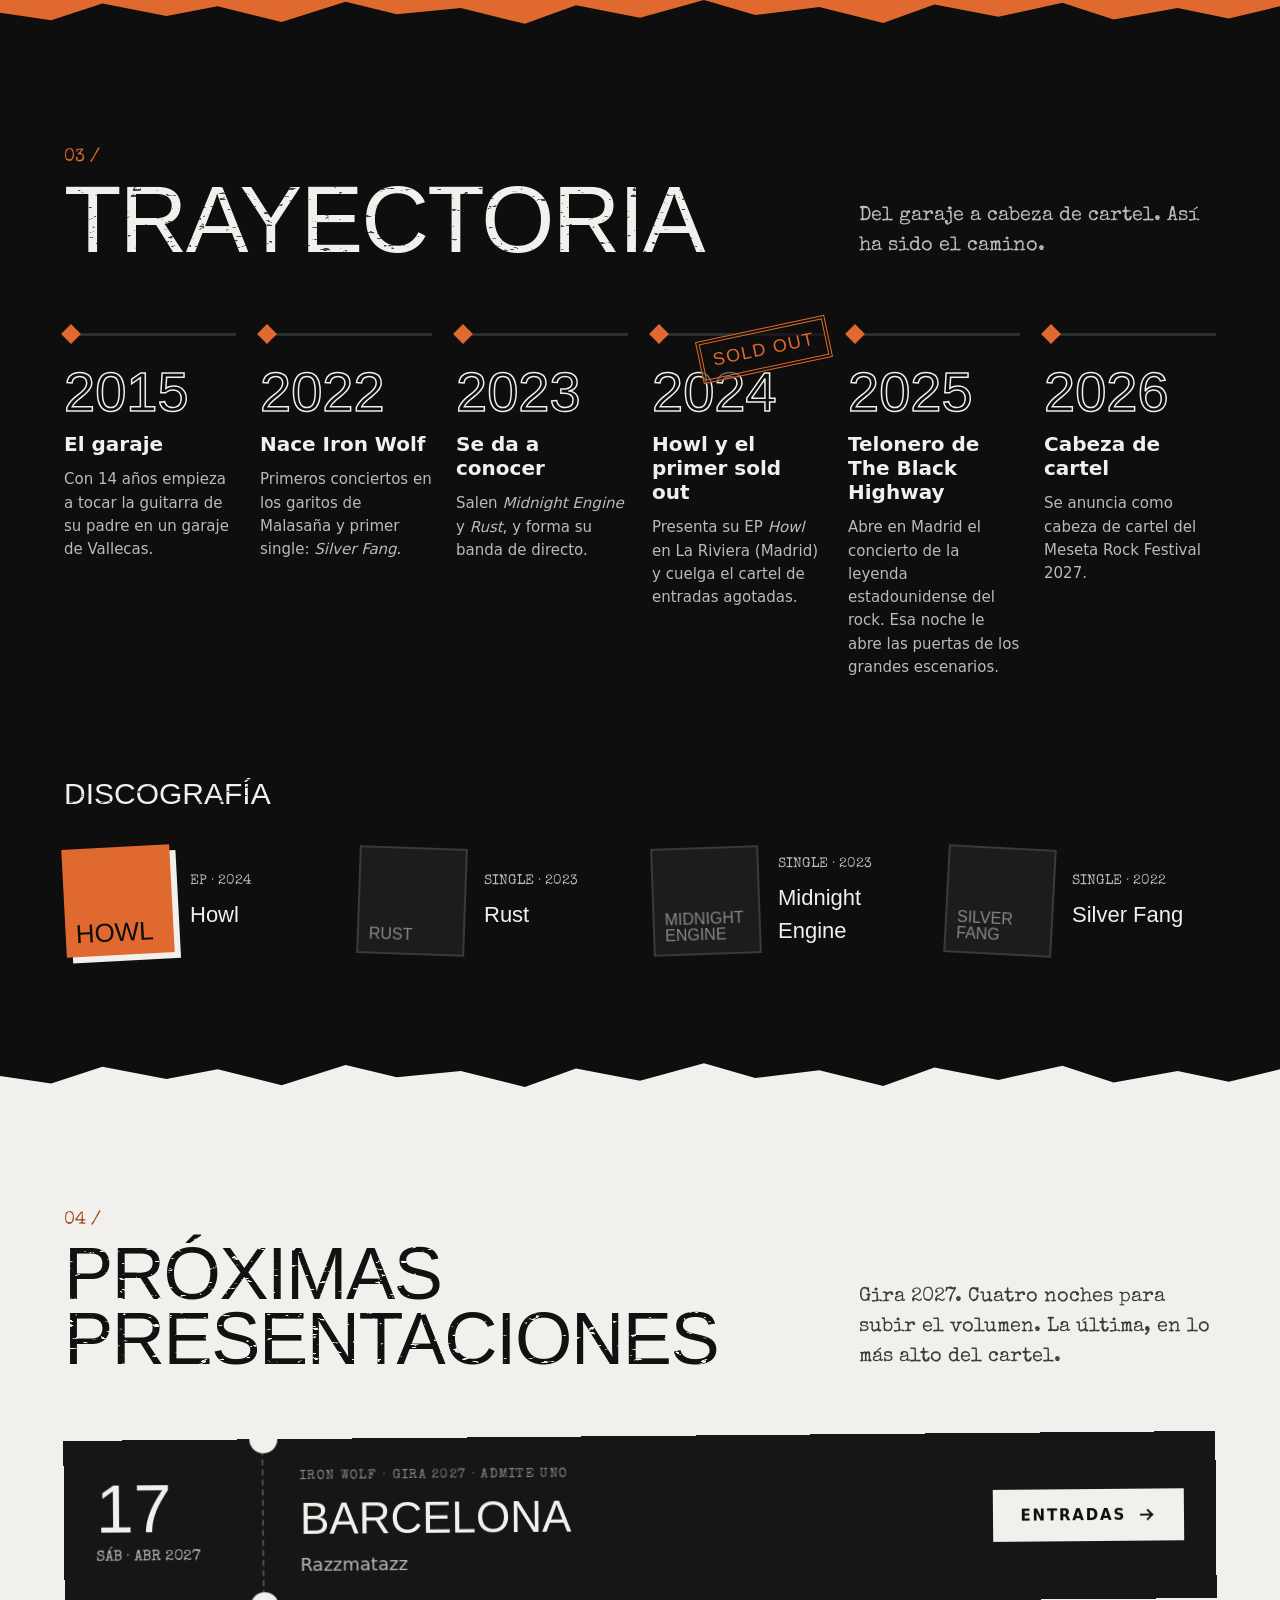
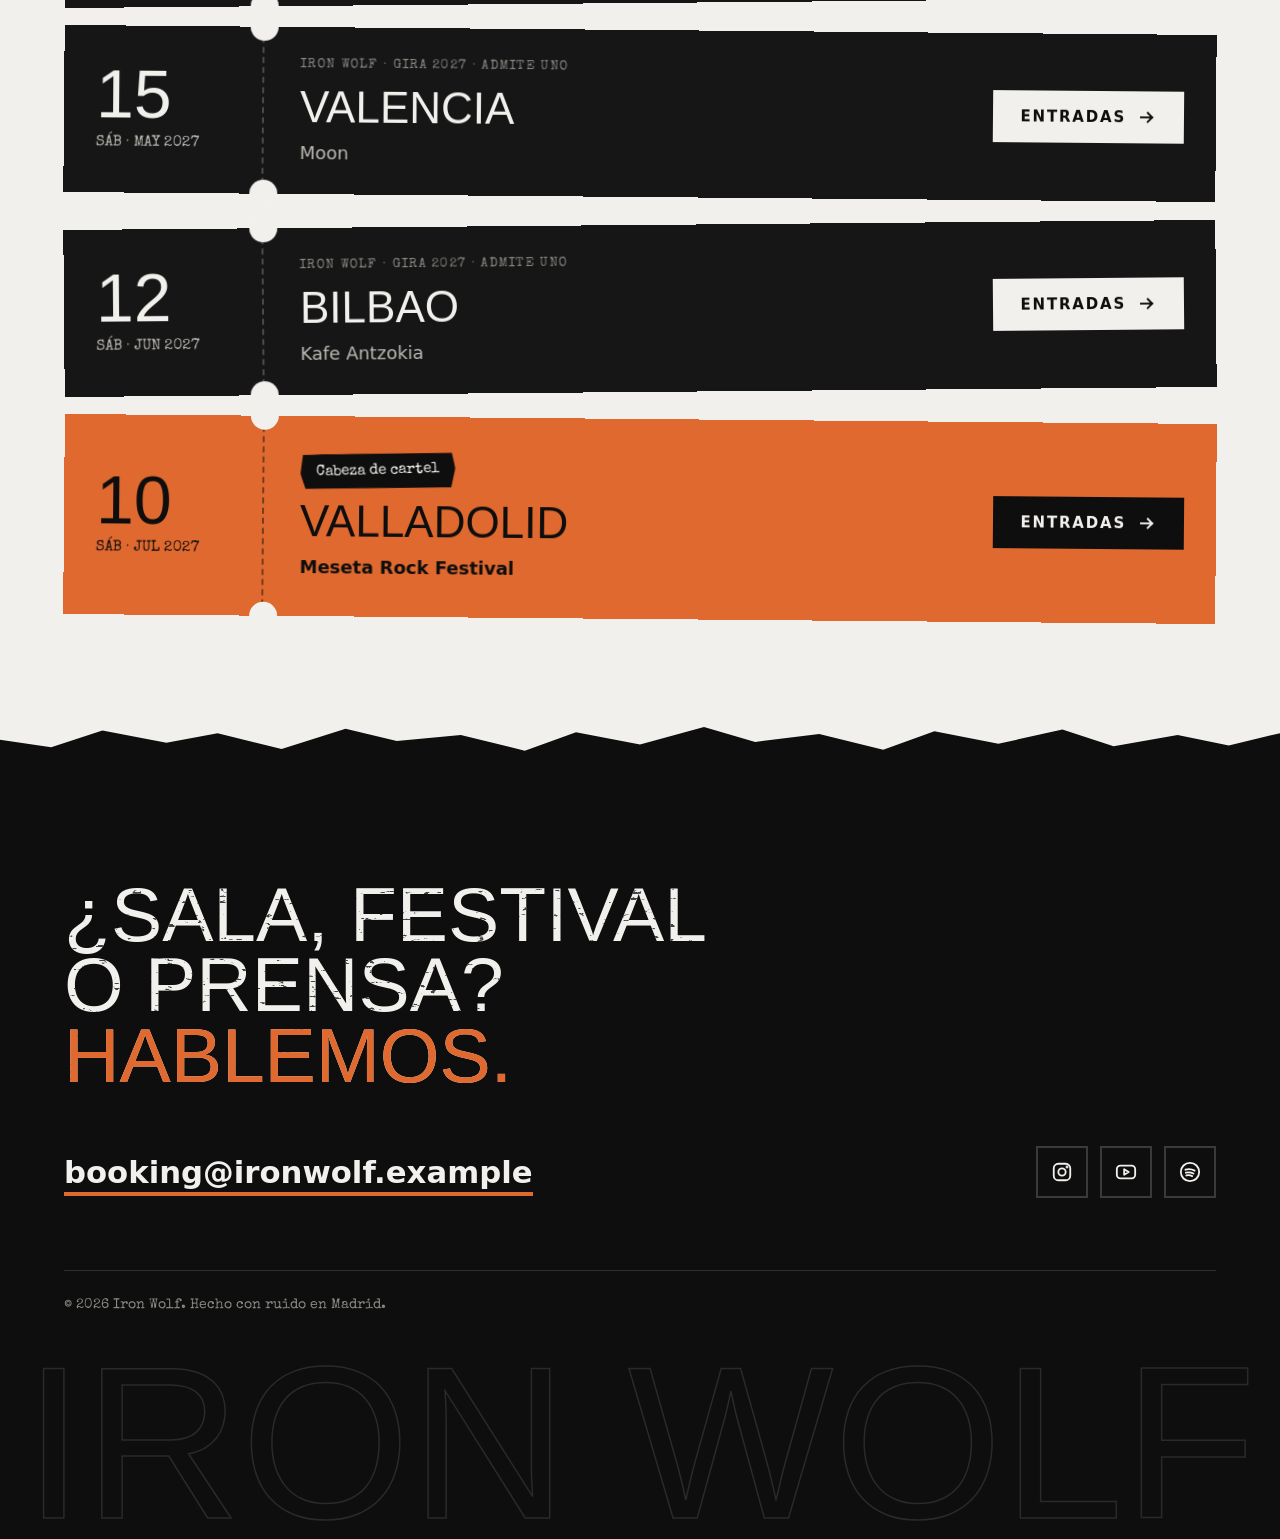
==== commit 54d7de79: "refactor: prepare title mask and individual rotations for animations" ====
--- a/index.html
+++ b/index.html
@@ -251,8 +251,8 @@
         <div class="wrap hero__content">
           <p class="hero__kicker">Rock · Madrid</p>
           <h1 class="hero__title" id="inicio-titulo">
-            <span class="hero__line">Iron</span>
-            <span class="hero__line">Wolf</span>
+            <span class="hero__line"><span class="hero__line-inner">Iron</span></span>
+            <span class="hero__line"><span class="hero__line-inner">Wolf</span></span>
           </h1>
           <p class="hero__tagline">El rock no ha muerto. <span class="hero__tagline-end">Aquí sigue aullando.</span></p>
           <p class="hero__actions">
--- a/styles.css
+++ b/styles.css
@@ -60,6 +60,11 @@
 }
 
 html {
+  /* Hueco para la cabecera fija (arriba) y el botón "Volver al inicio"
+     (abajo): al saltar a un ancla o moverse con el teclado, el navegador
+     no deja nada debajo de ellos (WCAG 2.2, 2.4.11) */
+  scroll-padding-top: var(--header-height);
+  scroll-padding-bottom: 84px;
   -webkit-text-size-adjust: 100%;
   text-size-adjust: 100%;
 }
@@ -139,9 +144,6 @@
 .section {
   position: relative;
   min-height: 100svh;
-  /* La cabecera es fija: al saltar a una sección, el título queda debajo de
-     ella y no tapado */
-  scroll-margin-top: var(--header-height);
 }
 
 
@@ -188,7 +190,7 @@
 /* Tinta gastada dentro de las letras (DESIGN.md §5.2). Dos capas de fondo:
    la textura encima y el color del texto debajo. Si la textura no carga, el
    título se ve en su color liso. El texto sigue siendo texto real. */
-.hero__line,
+.hero__line-inner,
 .career .section__title,
 .discography__title,
 .site-footer__title,
@@ -206,7 +208,7 @@
 }
 
 /* Títulos claros sobre fondo oscuro: arañazos oscuros */
-.hero__line,
+.hero__line-inner,
 .career .section__title,
 .discography__title,
 .site-footer__title {
@@ -486,16 +488,19 @@
   color: var(--color-paper);
 }
 
+/* Giro con la propiedad "rotate" (no "transform"), para que la animación de
+   aparición de la fase 5 no lo borre */
 .ticket:nth-child(odd) {
-  transform: rotate(-0.5deg);
+  rotate: -0.5deg;
 }
 
 .ticket:nth-child(even) {
-  transform: rotate(0.5deg);
+  rotate: 0.5deg;
 }
 
 .ticket:hover {
-  transform: rotate(0) translateY(-6px);
+  rotate: 0deg;
+  transform: translateY(-6px);
   box-shadow: 0 18px 0 -6px var(--color-accent);
 }
 
@@ -905,13 +910,22 @@
   line-height: 0.82;
   letter-spacing: -0.03em;
   text-transform: uppercase;
-  transform: rotate(-2deg);
+  /* "rotate" y no "transform": el temblor de la fase 5 anima "transform"
+     y, si no, borraría el giro */
+  rotate: -2deg;
   transform-origin: left bottom;
 }
 
 .hero__line {
   display: block;
+  /* Máscara para la subida del nombre (fase 5): la línea recorta lo que
+     sobresale y el span interior sube desde abajo */
+  overflow: hidden;
   padding-bottom: 0.04em;
+}
+
+.hero__line-inner {
+  display: block;
 }
 
 .hero__tagline {
@@ -1371,9 +1385,20 @@
     column-gap: 40px;
   }
 
+  /* El botón va dentro del margen lateral de 64px: no tapa el contenido */
   .to-top {
-    right: 32px;
+    right: 6px;
     bottom: 32px;
+  }
+
+  /* Y aparece al final de la portada, no solo en la recta final. "body"
+     sube la especificidad para ganar a la regla de móvil del bloque 8, que
+     va después en el archivo. */
+  @supports (animation-timeline: scroll()) {
+    body .to-top {
+      animation-timeline: scroll(root);
+      animation-range: 60svh 80svh;
+    }
   }
 
   /* Escritorio: el menú se ve siempre en línea y sin botones, aunque la
@@ -1589,13 +1614,22 @@
   }
 }
 
-/* La portada mide 100svh: el botón aparece entre el 60 % y el 80 % de su
-   altura, cuando ya se está entrando en Sobre mí */
-@supports (animation-timeline: scroll()) {
+/* Móvil: el botón tapa contenido (no hay margen lateral), así que solo
+   aparece en la recta final, al llegar a Próximas presentaciones. En
+   escritorio (bloque 7) aparece al final de la portada. */
+@supports (animation-timeline: view()) and (timeline-scope: --a) {
+  html {
+    timeline-scope: --shows;
+  }
+
+  .shows {
+    view-timeline: --shows block;
+  }
+
   .to-top {
     animation: to-top-in linear both;
-    animation-timeline: scroll(root);
-    animation-range: 60svh 80svh;
+    animation-timeline: --shows;
+    animation-range: entry 40% entry 60%;
   }
 }
 
